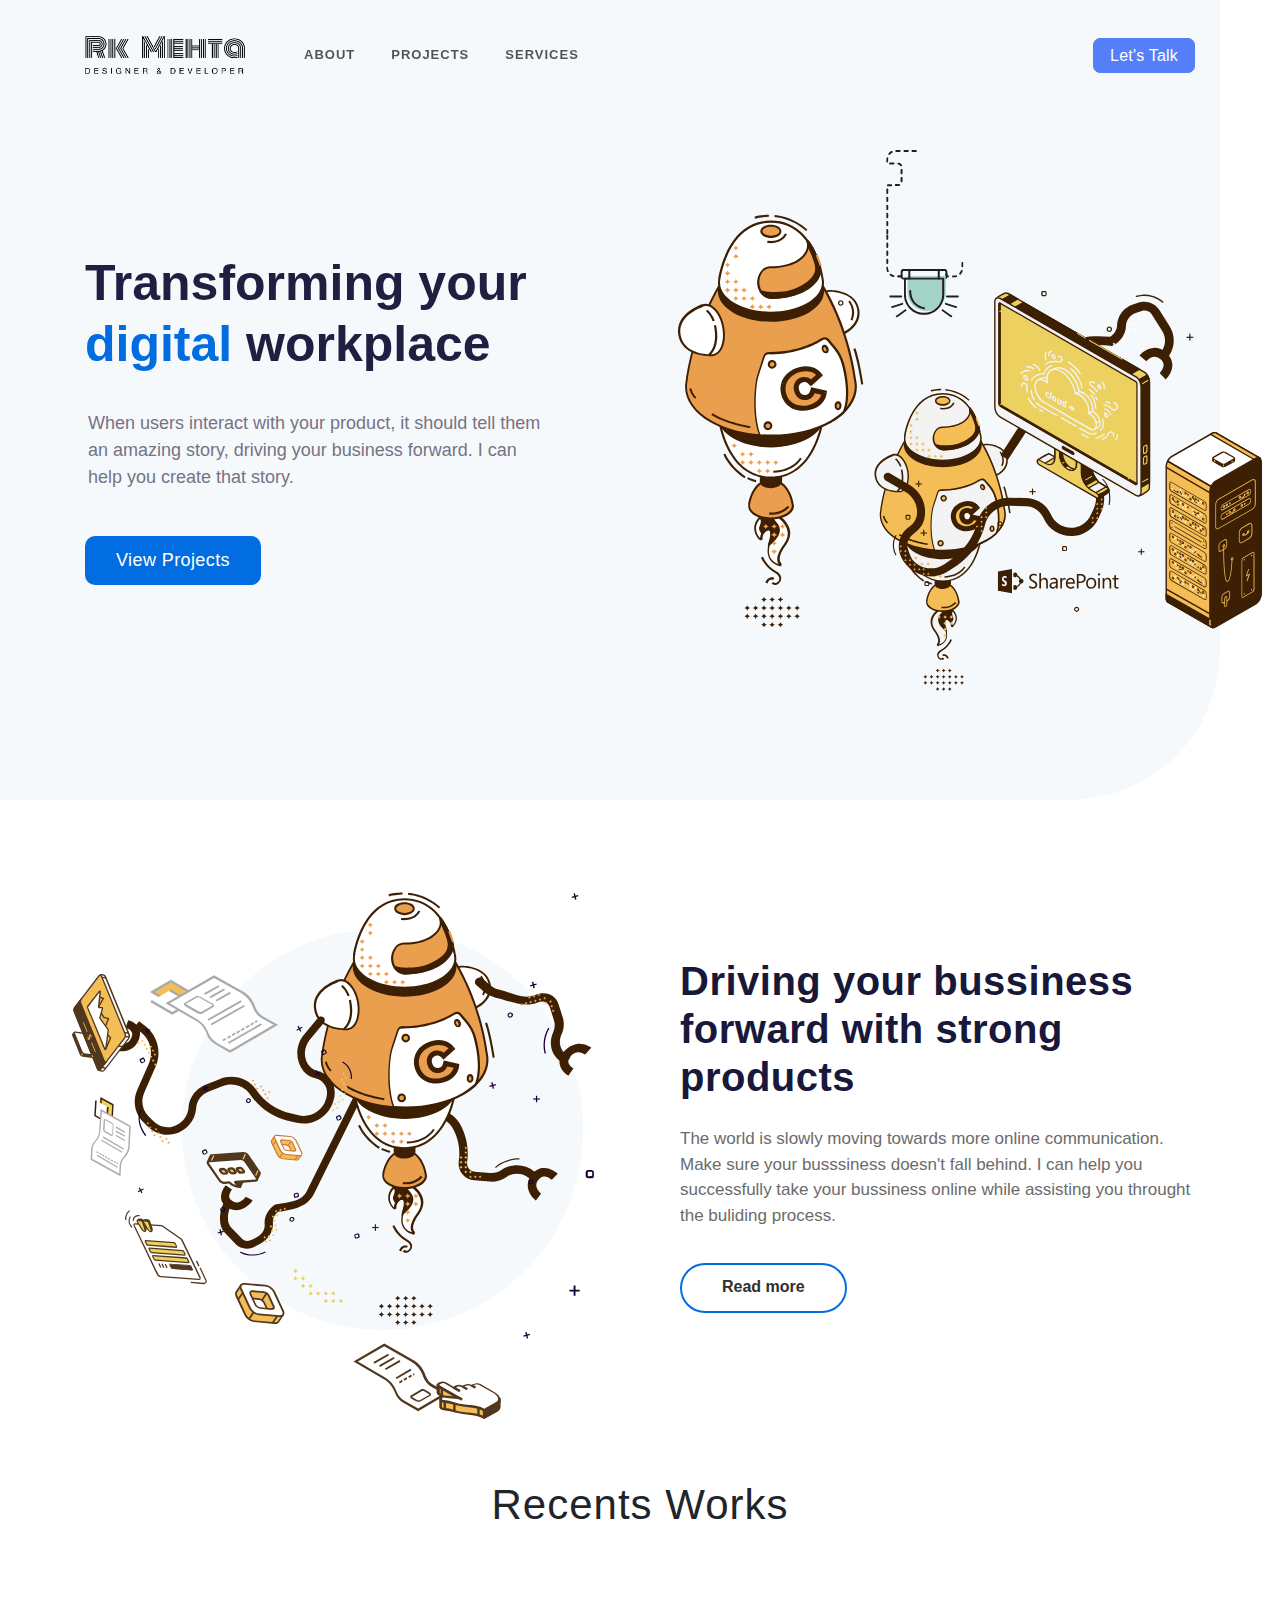
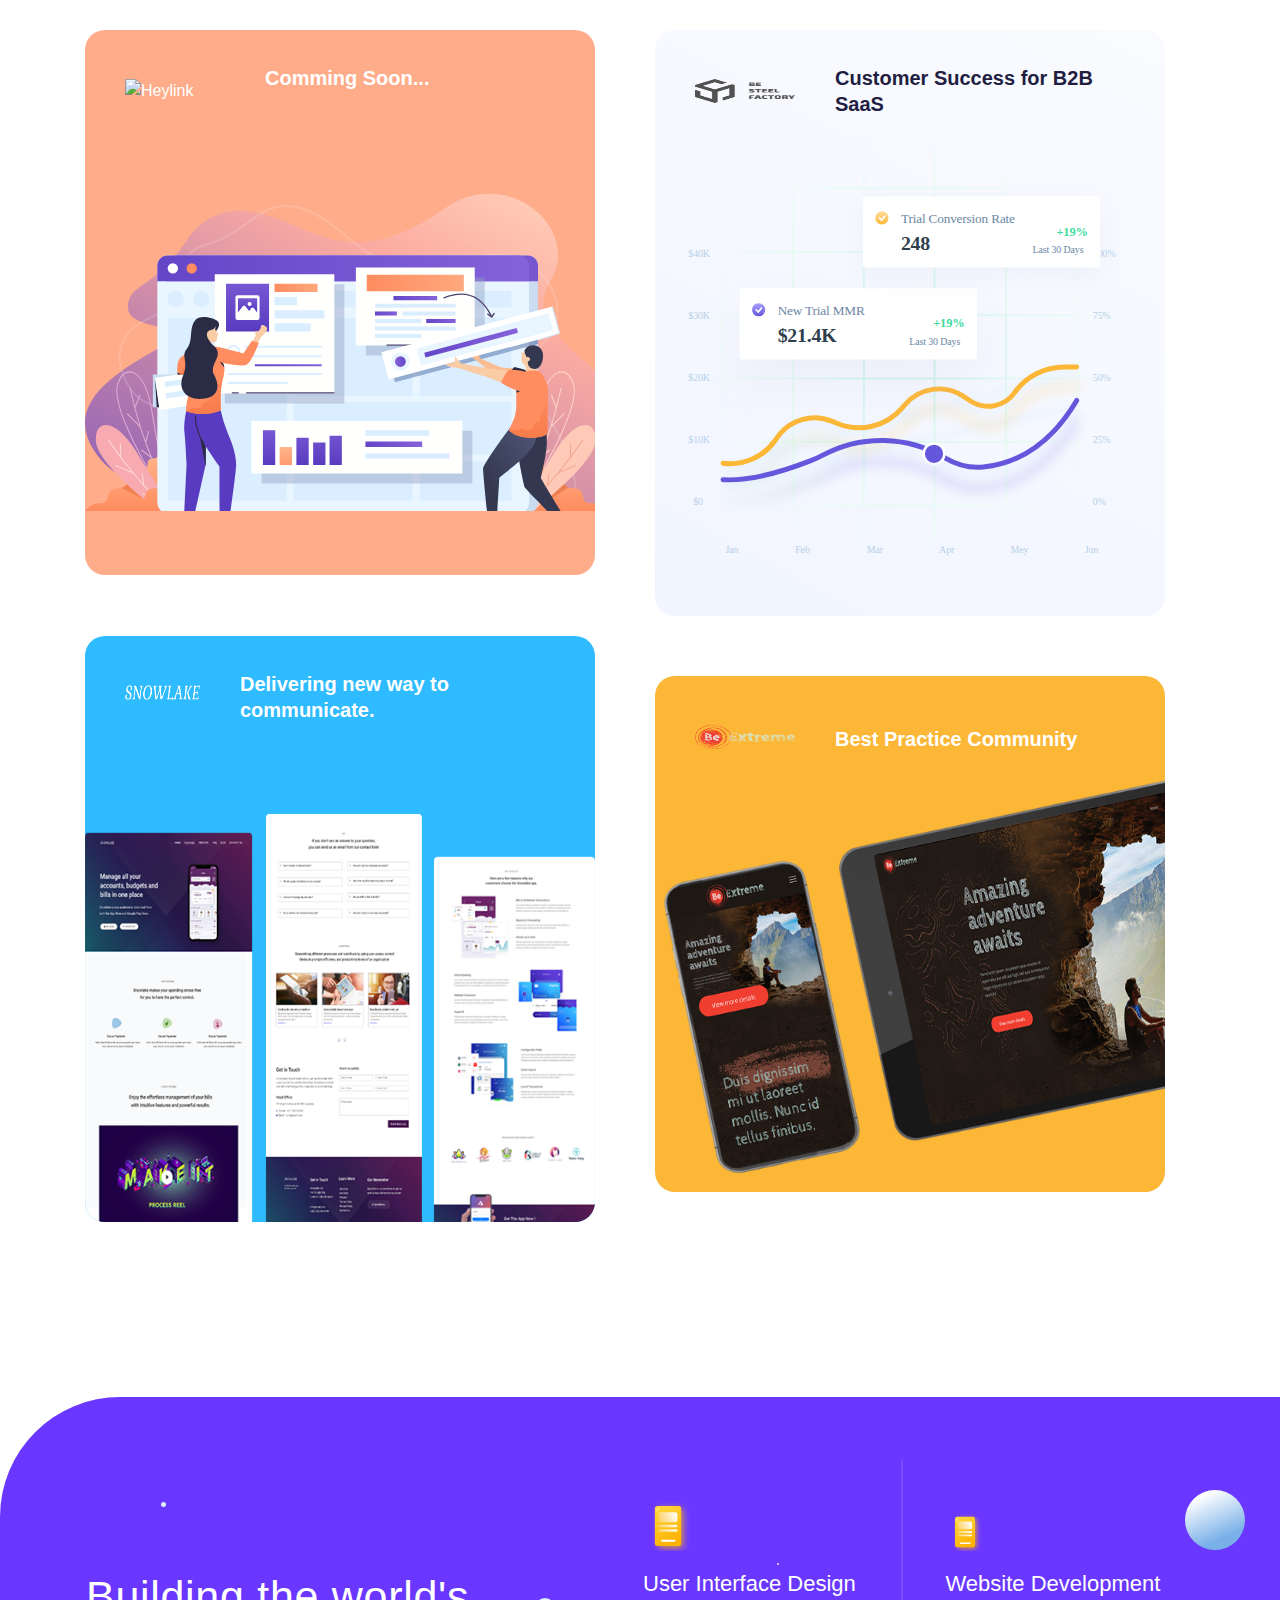
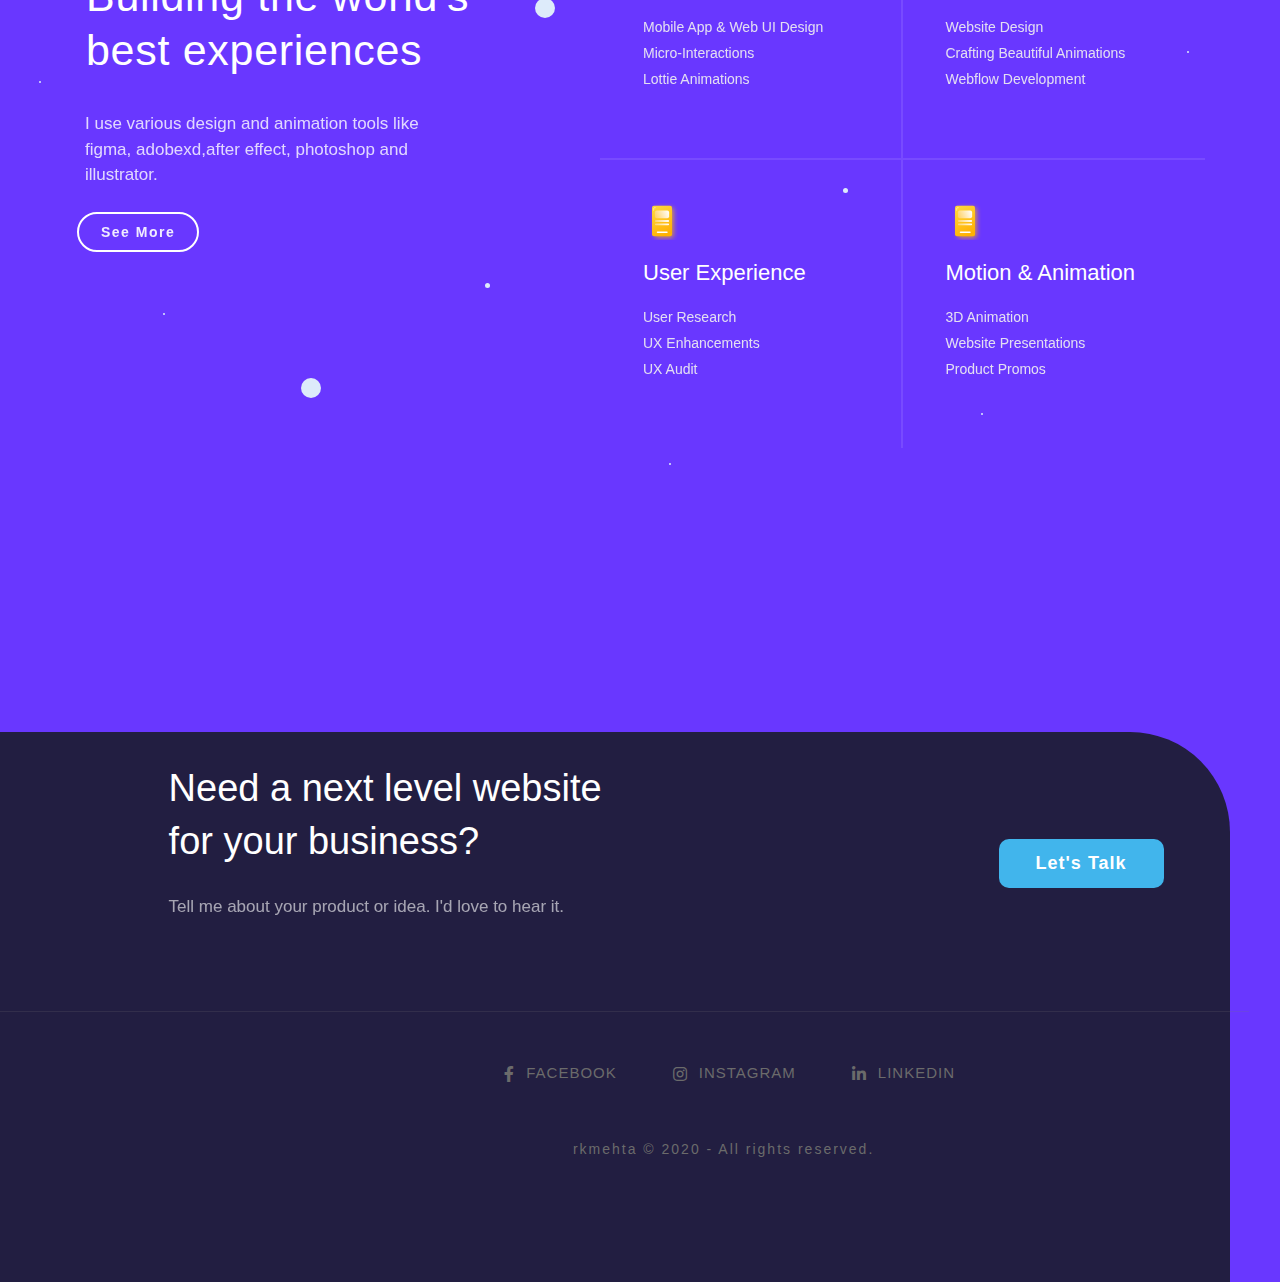
==== index.html @ c62953af "Add files via upload" ====
<!DOCTYPE html>
<html lang="en">
<head>
    <meta charset="UTF-8">
     <meta name="viewport" content="width=device-width, initial-scale=1">
    <title>rkmehta - Personal Portfolio </title>
    
    <link href="https://fonts.googleapis.com/css?family=Poppins:400,500,600,700,800,900&display=swap" rel="stylesheet">
<!--    font-awesome-->
   <link rel="stylesheet" href="css/all.min.css">
    <link rel="stylesheet" href="css/fontawesome.min.css">
<!--    bootstrap css-->
    <link rel="stylesheet" href="css/bootstrap.min.css">
    
 <!--    Custom css-->   
    <link rel="stylesheet" href="css/custom.css">

</head>
<body id="home">
  <header class="header-home">
     <nav class="navbar navbar-expand-lg navbar-light ">
      <div class="container">
        <a class="navbar-brand custom-logo" href="index.html">
          <img src="images/logo4.png">
        </a>
        <button class="navbar-toggler" type="button" data-toggle="collapse" data-target="#navbarSupportedContent" aria-controls="navbarSupportedContent" aria-expanded="false" aria-label="Toggle navigation">
          <span class="navbar-toggler-icon"></span>
        </button>
       <div class="collapse navbar-collapse" id="navbarSupportedContent">
          <ul class="navbar-nav mr-auto mb-2 mb-lg-0 nav-left">
            <li class="nav-item">
              <a class="nav-link " aria-current="page" href="about.html">About</a>
            </li>
            <li class="nav-item">
              <a class="nav-link " aria-current="page" href="projects.html">Projects</a>
            </li>
            <li class="nav-item">
              <a class="nav-link " aria-current="page" href="services.html">Services</a>
            </li>
            
          </ul>

          <ul class="navbar-nav ml-auto mb-2 mb-lg-0 nav-right">
            <li class="nav-item">
              <a class="nav-link btn" aria-current="page" href="contact.html" >Let's Talk</a>
            </li>
          </ul>
        </div>
      </div>
    </nav>

   


    <div class="container">
      <div class="row header-hr">
        <div class="col-lg-7 col-md-12  col-sm-12">
          <div class="header-content">
            <h1>Transforming your <br><span>digital</span> workplace</h1>
            <p>When users interact with your product, it should tell them an amazing story, driving your business forward. I can help you create that story.</p>
            <div class="call-to-action">
               <a class="btn custom-btn-header"  href="projects.html" >view projects</a>
            </div>
          </div>
        </div>
        <div class="col-lg-5 col-md-12 col-sm-12">
          <div class="header-ill">
            <img src="images/1-1-3.svg">
          </div>
        </div>
      </div>
    </div>
  </header>  



<!-- home-about -->
<section class="home-about">
  <div class="container">
    <div class="row">
      <div class="col-lg-6 col-md-12">
        <div class="about-img">
          <!-- <div class="custom-shape"></div> -->
          <img src="images/2-2-6.svg">
        </div>
      </div>
      <div class="col-lg-6 col-md-12">
        <div class="about-content">
          <h1>Driving your bussiness forward with strong products</h1>
          <p>The world is slowly moving towards more online communication. Make sure your busssiness doesn't fall behind. I can help you successfully take your bussiness online while assisting you throught the buliding process.</p>
          <div class="call-to-action">
             <a class="btn"  href="about.html" >Read more</a>
          </div>
        </div>
      </div>
    </div>
  </div>
</section>

<!-- home-about -->


<!-- home-casestudy -->

<section class="home-casestudy">
  <div class="container">
    <div class="row">
      <div class="casestudy-title">
       <h1>Recents works</h1>
      </div>
    </div>
    <div class="row">
      <div class="col-md-6">
       <a href="#" class="projects" target="_blank">
        <div class="casestudy-outerarea project-item-1" data-tilt >
          <div class="casestudy-innerarea">
             <div class="content d-flex">
               <img alt="Heylink" src="https://sebostudio.com/wp-content/themes/sebotheme-3.0.0/assets/img/project-item/heylink-logo.svg">
               <h4>Comming Soon...</h4>
             </div>
             <div class="ill">
               <img alt="Heylink Ill" src="images/project2.svg">
             </div>
          </div>
        </div>
      </a>
      </div>

       <div class="col-md-6">
        <a href="http://besteel.rf.gd" class="projects" target="_blank">
         <div class="casestudy-outerarea project-item-2" data-tilt >
          <div class="casestudy-innerarea">
             <div class="content d-flex">
               <img alt="vitally" src="images/project2_logo2.png">
               <h4>Customer Success for B2B SaaS</h4>
             </div>
             <div class="ill">
              <img alt="Vitally Ill" src="images/project1.svg">
             </div>
          </div>
         </div>
        </a>
      </div>

       <div class="col-md-6">
        <a href="http://snowlake.rf.gd" class="projects" target="_blank">
         <div class="casestudy-outerarea project-item-3" data-tilt >
          <div class="casestudy-innerarea">
             <div class="content d-flex">
               <img alt="fonedynamics" src="images/project3_logo3.png" style="width: 75px;height: 15px;">
               <h4>Delivering new way to communicate.</h4>
             </div>
             <div class="ill">
               <img alt="Snowlake" src="images/project1.png">
             </div>
          </div>
         </div>
        </a>
      </div>

       <div class="col-md-6">
        <a href="http://beextreme.rf.gd" class="projects" target="_blank">
          <div class="casestudy-outerarea project-item-4" data-tilt >
          <div class="casestudy-innerarea">
             <div class="content d-flex">
               <img alt="randstad" src="images/project1_logo1.png">
               <h4>Best Practice Community</h4>
             </div>
             <div class="ill">
               <img alt="randstad Ill" src="images/project2.png">
             </div>
          </div>
          </div>
        </a>
      </div>

    </div>
  </div>
</section>
<!-- home-casestudy -->


<section class="footer-area">
  <div class="footer-outer-area">
    <div class="container">
      <div class="row">
        <div class=" col-lg-5 col-md-12 col-sm-12">
          <div class="outer-area-content">
            <h1>Building the world's best experiences</h1>
            <p>I use various design and animation tools like figma, adobexd,after effect, photoshop and illustrator.</p>
          </div>
          
          <div class="btn btn-more">
            <a href="services.html">
              see more
              
            </a>
          </div>
          
        </div>
        <div class=" col-lg-7 col-md-12 col-sm-12">
           <div class="row service-outerarea">
            <div class=""></div>
              <div class="col-md-6 col-sm-12">
                <div class="service-box box-1">
                 <div class="icon_wrap">
                    <img src="images/UI-design-Icon.svg" width="50" alt="" class="icon">
                  </div>
                  <h3>User Interface Design</h3>
                  <div class="box-detail">
                    <p>Mobile App & Web UI Design</p>
                    <p>Micro-Interactions</p>
                    <p>Lottie Animations</p>
                  </div>
                </div>
              </div>
               <div class="col-md-6 col-sm-12">
                <div class="service-box box-2">
                  <div class="icon_wrap">
                    <img src="images/UI-design-Icon.svg" width="38" alt="" class="icon">
                   
                  </div>
                  <h3>Website Development</h3>
                  <div class="box-detail">
                    <p>Website Design</p>
                    <p>Crafting Beautiful Animations</p>
                    <p>Webflow Development</p>
                  </div>
                </div>
              </div> 
               <div class="col-md-6 col-sm-12">
                <div class="service-box box-3">
                  <div class="icon_wrap">
                    <img src="images/UI-design-Icon.svg" width="38" alt="" class="icon">
                  </div>
                  <h3>User Experience</h3>
                  <div class="box-detail">
                    <p>User Research</p>
                    <p>UX Enhancements</p>
                    <p>UX Audit</p>
                  </div>
                </div>
              </div> 
               <div class="col-md-6 col-sm-12">
                <div class="service-box box-4">
                  <div class="icon_wrap">
                   <img src="images/UI-design-Icon.svg" width="38" alt="" class="icon">
                  </div>
                  <h3>Motion & Animation</h3>
                  <div class="box-detail">
                    <p>3D Animation</p>
                    <p>Website Presentations</p>
                    <p>Product Promos</p>
                  </div>
                </div>
              </div>        
           </div>
      </div>
    </div>
    
    <div class="moving_particle">
      <div></div>
      <div></div>
      <div></div>
      <div></div>
      <div></div>
      <div></div>
      <div></div>
      <div></div>
      <div></div>
      <div></div>
      <div></div>
      <div></div>
      <div></div>
      <div></div>

    </div>

  </div>


  <div class= footer-content>
    <div class="container">
      <div class="row">
        <div class="col-md-8">
          <div class="detail-text">
            <h1>Need a next level website for your business?</h1>
            <p>Tell me about your product or idea. I'd love to hear it.</p>
          </div>
        </div>
        <div class="col-md-4">
          <div class="btn-footer">
            <a href="contact.html" class="btn custom-btn-footer">Let's Talk</a>
          </div>
        </div>
      </div>
      <hr>
      
      <div class="social-media justify-content-center">
        
          <a href="#" class="social-media-items d-flex">
            <i class="fab fa-facebook-f"></i>
            <p>facebook</p>
          </a>
        
          <a href="#" class="social-media-items d-flex">
            <i class="fab fa-instagram"></i>
            <p>instagram</p>
          </a>
        
        <a href="#" class="social-media-items d-flex">
            <i class="fab fa-linkedin-in"></i>
            <p>linkedin</p>
        </a>
      </div>
      <div class="footer-copyright d-flex justify-content-center">
        <p>rkmehta © 2020 - All rights reserved.</p>
      </div>
    </div>
  </div>
  


</div>
</section>













<!--    jquery-->
    <script src="js/jquery-3.4.1.min.js"></script>    

<!--    bootstrap-->
    <script src="js/bootstrap.min.js"></script>

<!--    popper-->
    <script src="js/popper.min.js"></script>


 <!-- tilt -->
 <script type="text/javascript" src="js/tilt.js"></script>
  <!--    custom js-->
 <script src="js/custom.js"></script>

</body>
</html>
---- css/custom.css ----
*{
	-webkit-box-sizing: border-box;
    -moz-box-sizing: border-box;
    box-sizing: border-box;
    margin:0;
    padding: 0;
}

.space-bar{
  height: 100vh;
}


  /*common style*/

.footer-area-group{
    position: relative;
    background: #221E41;
    height: 560px;
    width: 100%;
    border-top-right-radius: 100px;
    right: 50px;
    bottom: 0;

}
.footer-content-group{
    position: relative;
    top: 16%;
    left: 3%;
}
#contact .footer-content-group{
  position: relative;
    top: 32%;
    left: 0%;
}

.footer-content{
  position: absolute;
  top: 65%;
  left: 12%;

}
.detail-text h1{
    color: #fff;
    padding-right: 254px;
    line-height: 53px;
    margin-bottom: 26px;
}
.detail-text p{
  color: #fff;
    opacity: 0.6;
    font-size: 17px;
}

.btn-footer{
    margin-left: 20%;
    margin-top: 22%;
}

.btn-footer a{
  width: 165px;
    text-align: center;
    background-color: #41b5ec;
    border-radius: 10px;
    padding: 10px 1px;
    color: #fff;
    font-size: 18px;
    font-weight: 600;
    letter-spacing: 1px;
}
.btn-footer a:hover{
  color: #fff;
  outline: none;
  background-color: #2898cd;
}
hr{
  background-color: rgba(255,255,255,0.1);
    position: relative;
    left: -200px;
    width: 80rem;
    margin-top: 75px;
}

.social-media{
  margin: 50px 0 24px 0;
  display: flex;
}

.social-media-items{
   margin: 0 22px;
}
.social-media-items:hover{
  text-decoration: none;
}
.social-media-items i{
     color: #6B6B6B;
    margin: 4px 12px 0 12px;
    font-size: 16px;

}
.social-media-items p{
  color:#6B6B6B;
    font-size: 15px;
    font-weight: 500;
    letter-spacing: 1px;
    text-transform: uppercase;
}

.footer-copyright p{
  color: #6b6b6b;
  letter-spacing: 2px;
  font-size: 14px;
   margin-top: 15px;
}


  /*common style*/

/************************************************/
                /*Home*/
/*************************************************/

.header-home{
	position: relative;
}
#home .header-home::before{
	  content:'';
	  position: absolute;
    background: #f6f9fc;
    height: 820px;
    width: 100%;
    border-bottom-right-radius: 150px;
    right: 60px;
}
.navbar{
    padding: 35px;
    background: #f6f9fc;
    height: 110px;
}
#home .navbar{
  background:transparent;
}
.custom-logo img {
    width: 160px;
}
.navbar-light .navbar-nav .nav-link{
  color:#0c0c0c;
}
.nav-left .nav-link:hover{
  color:#206ec1!important;
}
.nav-left{
	margin-left: 25px;
}
.nav-left li{
	text-transform: uppercase;
    font-size: 13px;
    line-height: 20px;
    font-weight: bold;
    padding: 7px 10px;
    opacity: 0.7;
    letter-spacing: 1px
}
.nav-left li a:hover{
  color:#221e41!important;
}
  .nav-right li .btn{
   background: #547FF9;
    border-color: #547FF9;
    color: #fff!important;
    border-radius: 7px;
    font-weight: 500;
    padding: 7px 16px!important;
    text-transform: initial;
    letter-spacing: 0.2px;
    line-height: 19px;

   }
    .nav-right li .btn:hover{
      color:#fff!important;
    }
   .header-home .header-hr{
        margin-top: 6%;
   }
   .header-home .header-content{
   	position: relative;
    z-index: 4;
    padding-top: 10%;
   }
   .header-home .header-content h1{
    line-height: 1.22;
    margin-bottom: 35px;
    color: #221e41;
    font-weight: 700;
    font-size: 50px;
   } 
    .header-home .header-content h1 span{
      color: #026de0;
    }
   .header-home .header-content p{
   	font-size: 18px;
    color: #757384;
    margin-bottom: 45px;
    padding-right: 26%;
   } 
   .header-home .header-ill{
   	position: relative;
   }
   .header-home .header-ill img{
   	width: 584px;
    margin-left: -72px;
    margin-top: -6%;
   }
   .custom-btn-header{
   	position: relative;
    background:#026de0;
    color: #fff;
    text-transform: capitalize;
    font-size: 18px;
    letter-spacing: 0.4px;
    border-radius: 10px;
    width: 176px;
    padding: 10px 7px;
   }
   .custom-btn-header:hover{
   	outline: none;
   	color: #fff;
   }



   /*home-about*/
   .home-about{
    margin-top: 18%;
    margin-bottom: 8%;
   }
   
   .about-img img{
    position: absolute;
    top: -29px;
    left: 0px;
    transition: all .4s cubic-bezier(.25,.46,.45,.94);
   }
   .about-img img:hover{
    transform: scale(1.04);
    
   }
   .about-content{
    margin-top: 36px;
    margin-left: 25px;
   }
   .about-content h1{
    margin-bottom: 25px;
    color: #18183a;
    font-size: 40px;
    line-height: 1.2;
    font-weight: 600;
    letter-spacing: 0.5px;
   }
   .about-content p{
     color: #6B6B6B;
    font-size: 17px;
    margin-bottom: 35px;
   }
   
   .about-content .call-to-action a{
    border: 2px solid #026de0;
    padding: 13px 40px;
    height: 50px;
    font-weight: 600;
    color: #2f2f2b;
    background-color: transparent;
    transition: background-color .35s,color .35s;
    text-decoration: none;
    border-radius: 30px;
    white-space: nowrap;
    line-height: 17px;
   }
   .about-content .call-to-action a:hover{
    background-color: #026de0;
    color: #fff;
   }




 /*   home-casestudy*/
 .home-casestudy{
  margin-bottom: 15%;
  margin-top: 200px;
 }
  .home-casestudy .casestudy-title {
    width: 100%;
    text-align: center;
  }
 .home-casestudy .casestudy-title h1{
   text-transform: capitalize;
    letter-spacing: 1px;
    font-size: 42px;
    margin-bottom: 100px;
 }
 .projects{

 }
 .project-item{
   background: #ffac8a;
  color: #fff!important;
  padding: 40px 24px 8px 40px;
  border-radius: 20px;
  margin-bottom: 60px;
}
.project-item-ill .ill img{
  width: 468px;
} 


.home-casestudy .casestudy-outerarea{
    max-width: 510px;
  height: 586px;
  border-radius: 20px;
  background-color: #2ebbff;
  cursor: pointer;
  overflow: hidden;
  margin-bottom: 60px;
  color:#fff;
  transform-style: preserve-3d;
}
.home-casestudy .project-item-1{
  background-color: #ffac8a;
  height: 545px;
}
.home-casestudy .project-item-2{
  background-image: linear-gradient(208deg, #fafbff, #f1f5ff);
  color: #221e41;
  height: 586px;
}
.home-casestudy .project-item-3{
  margin-top:-40px;
}
.home-casestudy .project-item-4{
  background-color: #fcb737;
  height: 516px;
}

.casestudy-outerarea .casestudy-innerarea .content{
   padding: 40px 40px 0;
}
.casestudy-outerarea .casestudy-innerarea .content  img{
      width: 100px;
    height: 24px;
    padding-top: 0px;
    margin-top: 9px;
}
.casestudy-outerarea .casestudy-innerarea h4{
  font-size: 20px;
    line-height: 1.3;
    margin: -5px 0 0 40px;
    max-width: 265px;
    font-weight: bold;
    
}
.project-item-4 .casestudy-innerarea h4{
  margin: 10px 0 0 40px;
}
.casestudy-outerarea .casestudy-innerarea .ill{
  margin-top: 90px;
  transition: all .4s cubic-bezier(.25,.46,.45,.94);
}

.casestudy-outerarea:hover  .ill{
  will-change: transform;
  transition: .15s;
  transform: translateZ(100px) scale(1.07);
}
.casestudy-outerarea:hover .content h4{
  text-decoration: none;
}
.home-casestudy a{
  text-decoration: none;
}
.home-casestudy a:hover{
  text-decoration: none;
}
.casestudy-outerarea .casestudy-innerarea .ill img{
  width: 510px;
}
.project-item-2 .casestudy-innerarea .ill img{
  width: 440px;
    margin-left: 30px;
}
.project-item-4 .casestudy-innerarea .ill img{
  width: 505px;
    margin-left: 6px;
}
.home-casestudy .project-item-2 .casestudy-innerarea .ill{
  margin-top: 10px;
}
.home-casestudy .project-item-4 .casestudy-innerarea .ill{
  margin-top: 26px;
}
.home-casestudy .call-to-action{
    margin-left: 42%;
    margin-top: 25px;
    margin-bottom: 4%;
}
.home-casestudy .call-to-action .btn:hover{
  background-color: #026de0;
  color:#fff;
}

.home-casestudy .call-to-action .btn{
  border: 2px solid #026de0;
  padding: 13px 40px;
  height: 50px;
  font-weight: 600;
  color: #2f2f2b;
  background-color: transparent;
  /* transition: background-color .35s,color .35s; */
  text-decoration: none;
  border-radius: 30px;
  white-space: nowrap;
  line-height: 17px;
  font-size: 16px;
  letter-spacing: 1px;
  text-transform: capitalize;
}


/*footer-area*/
.footer-area{
  position: relative;
  height: 165vh;
  background-color: #6937ff;
  /*opacity: 0.8;*/
  border-top-left-radius: 120px;
    padding-top: 120px;te
    padding-bottom: 180px;
}
.footer-area::before{
  content: '';
    position: absolute;
    background: #221E41;
    height: 550px;
    width: 100%;
    border-top-right-radius: 100px;
    right: 50px;
    bottom: 0;
}
.outer-area-content{
  margin-top: 52px;
}
.outer-area-content h1{
  color: #fff;
    line-height: 54px;
    letter-spacing: 0.7px;
    font-size: 43px;
    margin-bottom: 34px;
}
.outer-area-content p{
    color: #fff;
    opacity: 0.8;
    font-size: 17px;
    padding-right: 90px;
}

.btn-more{
  margin-left: -13px;
  margin-top: 8px;
  border: 2px solid white;
  border-radius: 50px;
}

.btn-more a{
    text-transform: capitalize;
    font-size: 14px;
    text-decoration: none;
    color: #fff;
    opacity: 0.9;
    letter-spacing: 1.5px;
    font-weight: 600;
    transition:all 0.4s;
}

.service-outerarea{
  position: relative;
      top: -58px;
    left: 40px;
}
.service-box{
    border: 2px solid #784BFF;
    border-top: none;
    border-left: none;
    padding: 42px 20px 58px 43px;
    transition: all 0.5s;
}
.service-box:hover{
  background-color: #784BFF;
}
.box-2{
  border-right: none;
  position: relative;
  left: -30px;
  top: 12px;
}
.box-3{
  border-bottom: none;
}
.box-4{
  border: none;
  position: relative;
  left: -30px;

}
.service-box .icon_wrap{
  margin-bottom: 20px;
}
.service-box h3{
  font-size: 22px;
  color: #fff;
  margin-bottom: 25px;
}

.service-box .box-detail p{
  font-size: 14px;
    line-height: 10px;
    font-weight: 500;
    color: #f1f1f1;
    opacity: 0.9;
}
.moving_particle{
  width:200px;
  height:400px;
  color:red;
}
.moving_particle div:nth-child(1){
    position: relative;
    border-radius: 50%;
    width: 60px;
    height:60px;
    background: linear-gradient(156.8deg,#fff 15%,#79b0e8 75.42%);
    top: -154%;
    right: -550%;
}

.moving_particle div:nth-child(2){
    position: relative;
    border-radius: 50%;
    width: 20px;
    height: 20px;
    background: #ddebfa;
    top: -35%;
    left: 108%;
}
.moving_particle div:nth-child(3){
    position: relative;
    border-radius: 50%;
    width: 20px;
    height:20px;
    background: #ddebfa;
    top: -147%;
    left: 225%;
}
.moving_particle div:nth-child(4){
    position: relative;
    border-radius: 50%;
    width: 5px;
    height:5px;
    background: #ddebfa;
    top: -176%;
    left: 38%;
  }
.moving_particle div:nth-child(5){
    position: relative;
    border-radius: 50%;
    width: 5px;
    height:5px;
    background: #ddebfa;
    top: -82%;
    left: 200%;
  }
.moving_particle div:nth-child(6){
    position: relative;
    border-radius: 50%;
    width: 5px;
    height:5px;
    background: #ddebfa;
    top: -107%;
    left: 379%;
}
.moving_particle div:nth-child(7){
    position: relative;
    border-radius: 50%;
    width: 2px;
    height:2px;
    background: #ddebfa;
    top: -135%;
    left: -23%;
}
.moving_particle div:nth-child(8){
    position: relative;
    border-radius: 50%;
    width: 2px;
    height:2px;
    background: #ddebfa;
    top: -143%;
    left: 551%;
}

.moving_particle div:nth-child(9){
    position: relative;
    border-radius: 50%;
    width: 2px;
    height:2px;
    background: #ddebfa;
    top: -49%;
    left: 627%;
}
.moving_particle div:nth-child(10){
    position: relative;
    border-radius: 50%;
    width: 2px;
    height:2px;
    background: #ddebfa;
    top: -33%;
    left: 292%;
}
.moving_particle div:nth-child(11){
    position: relative;
    border-radius: 50%;
    width: 2px;
    height:2px;
    background: #ddebfa;
    top: -79%;
    left: 39%;
}
.moving_particle div:nth-child(12){
    position: relative;
    border-radius: 50%;
    width: 2px;
    height:2px;
    background: #ddebfa;
    top: -167%;
    left: 346%;

}
.moving_particle div:nth-child(13){
    position: relative;
    border-radius: 50%;
    width: 2px;
    height:2px;
    background: #ddebfa;
    top: -55%;
    left: 448%;

}
.moving_particle div:nth-child(14){
    position: relative;
    border-radius: 50%;
    width: 2px;
    height:2px;
    background: #ddebfa;
    top: -46%;
    left: -52%;

}
.footer-content{
  position: absolute;
  top: 65%;
  left: 12%;

}
.detail-text h1{
    color: #fff;
    padding-right: 254px;
    line-height: 53px;
    margin-bottom: 26px;
}
.detail-text p{
  color: #fff;
    opacity: 0.6;
    font-size: 17px;
}

.btn-footer{
    margin-left: 20%;
    margin-top: 22%;
}

.btn-footer a{
  width: 165px;
    text-align: center;
    background-color: #41b5ec;
    border-radius: 10px;
    padding: 10px 1px;
    color: #fff;
    font-size: 18px;
    font-weight: 600;
    letter-spacing: 1px;
}
.btn-footer a:hover{
  color: #fff;
  outline: none;
  background-color: #2898cd;
}
hr{
  background-color: rgba(255,255,255,0.1);
    position: relative;
    left: -200px;
    width: 80rem;
    margin-top: 75px;
}

.social-media{
  margin: 50px 0 24px 0;
  display: flex;
}

.social-media-items{
   margin: 0 22px;
}
.social-media-items:hover{
  text-decoration: none;
}
.social-media-items i{
     color: #6B6B6B;
    margin: 4px 12px 0 12px;
    font-size: 16px;

}
.social-media-items p{
  color:#6B6B6B;
    font-size: 15px;
    font-weight: 500;
    letter-spacing: 1px;
    text-transform: uppercase;
}

.footer-copyright p{
  color: #6b6b6b;
  letter-spacing: 2px;
  font-size: 14px;
   margin-top: 15px;
}
/*footer-area*/



/***********************about-page****************/
/*************************************************/


#about{
      background-image: linear-gradient(180deg,#fff,#f9fafb);
}
#about .header-home{
    background: #f6f9fc;
    overflow: hidden;
    height:130vh;
}
#about .navbar{
  background-color: transparent;
}
#about .header-home .header-content{
    width:100%;
    text-align: center;
    margin-top: -35px;
   }
#about .header-home .header-content h4{
    color: #562af0;
    font-size: 15px;
    font-weight: 600;
    text-align: left;
    letter-spacing: 3.5px;
    margin-left: 5px;
    text-transform: uppercase;
    width:100%;
    text-align: center;
    margin-bottom: 20px;
}
#about .header-home .header-content h1{
    font-size: 32px;
    padding: 0 26%;
    line-height: 43px;
    text-align: center;
   } 
#about .header-home .header-content .img-ill{
  margin-bottom: 20px;
}
#about .header-home .header-content p{
    line-height: 30px;
    margin-bottom: 30px;
    color: #000;
    padding: 0px 134px;
    font-size: 21px;
    text-align: center;
}
#about .header-home .header-content .about-ill{
    position: relative;
    top: -31em;
    left: 36em;
    z-index: -1;
    opacity: 0.3;

} 
.about-wave-img{
    position: relative;
    top: -31em;
    width: 100%;
    transform: translateY(-100%);
    z-index: 1;
}
.about-wave-img img{
    width: 100%;
    margin: 0 0 -4px;
}



.design-box{
    padding: 50px;
    border: 1.5px solid transparent;
    border-radius: 20px;
    background-color: #fff;
    margin-bottom: 30px;
    box-shadow: 3px 3px 12px 0 rgb(56 26 158 / 8%);
    -webkit-transition: 250ms;
    transition: 250ms;
    text-decoration: none;
}
.design-box:hover{
  border:1.5px solid #ece6ff;
  transform:scale(1.02);
}
.icon-ill{

}
.icon-ill img{
  width: 50px;
  height: 50px;
  margin-bottom: 36px;
  padding: 4px;
  border-radius: 12px;
  background-color: #e7c9ff;
}
.aftereffect p{
  padding-right: 23px!important;
}
.illustrator p{
  padding-right: 23px!important;
}
.space p{
  padding-right: 0px!important;
}
.descrp h5{
    margin-bottom: 12px
    color: #17171b;
    font-size: 17px;
    font-weight: 700;
    text-transform: capitalize;
}
.descrp p{
    color: #99a1ba;
    font-size: 15px;
    padding-right: 64px;
}

.tool-box{
    padding: 50px 30px;
    border: 1.5px solid transparent;
    border-radius: 20px;
    background-color: #fff;
    margin-bottom: 30px;
    box-shadow: 3px 3px 12px 0 rgb(56 26 158 / 8%);
    -webkit-transition: 250ms;
    transition: 250ms;
    text-decoration: none;
}
.tool-box:hover{
  border:1.5px solid #ece6ff;
  transform:scale(1.02);
}
.tool-box .descrp p{
    color: #99a1ba;
    font-size: 15px;
    padding-right: 10px;
}

/*****************************/
 .designing-tools{
   padding-bottom: 8% ;
   padding-top: 5%;
 }
   
 .designing-tools .design_title h1{
   font-size: 28px;
    letter-spacing: 0.4px;
    margin-bottom: 55px;
    margin-left: 10px;
 }
 
 .designing-tools .tools-items img{
   width: 275px;
   position: relative;
    left: -40px;
    margin-bottom: 20px;
   transition: all .4s cubic-bezier(.25,.46,.45,.94);
 }
 .designing-tools .tools-items img:hover{
   transform: translateZ(100px) scale(1.2);
 }
 .designing-tools .item1 img{
   margin-left: -12px;
 }
 .designing-tools .item4 img{
     width: 268px;
    margin-left: 5px;
 }
 .designing-tools .item5 img{
    margin-left: 42px;
    margin-top: 25px;
 }


 
 .languages-tools{
   padding-bottom: 10% ;
 }
   
 .languages-tools .design_title h1{
   font-size: 28px;
    letter-spacing: 0.4px;
    margin-bottom: 90px;
    margin-left: 10px;
 }
 
 .languages-tools .tools-items img{
   width: 110px;
    margin-bottom: 20px;
   transition: all .4s cubic-bezier(.25,.46,.45,.94);
 }
 .languages-tools .tools-items img:hover{
   transform: translateZ(100px) scale(1.2);
 }
 .languages-tools .item1 img{
   margin-left: -12px;
 }
 .languages-tools .item2 img{
    margin-top: 20px;
 }
  .languages-tools .item3 img{
    width: 140px;
    margin-top: 20px;
 }
 .languages-tools .item4 img{
    width: 136px;
    margin-left: -26px;
}
 
 .languages-tools .item5 img{
    margin-top: 10px;
    width: 117px;
    margin-left: -5px;
 }
  .languages-tools .item6 img{
     width: 135px;
    margin-top: 45px;
 }
  .languages-tools .item7 img{
    margin-left: -11px;
    width: 110px;
    margin-top: 36px;
 }
  .languages-tools .item8 img{
    width: 90px;
    margin-left: 10px;
    margin-top: 46px;
 }



/*************************************************/
                /*Projects*/
/*************************************************/

#projects .home-casestudy {
    margin-bottom: 8%;
    margin-top: 110px;
}
#projects .home-casestudy .casestudy-title {
    margin-bottom: 100px;
}
#projects .home-casestudy .casestudy-title h1 {
    margin-bottom: 25px;
    font-weight: 700;
}
#projects .home-casestudy .casestudy-title p {
    font-size: 18px;
    letter-spacing: 2px;
    color: #6B6B6B;
}

.design{
  padding: 90px 0;
}
.design .title{
  width: 100%;
  text-align: center;
}
.design .title h1{
  text-transform: capitalize;
  letter-spacing: 1px;
  font-size: 40px;
}
.design .title p{
    font-size: 17px;
    letter-spacing: 2px;
    color: #6B6B6B;
}
  
.our-project{
    margin-bottom: 35px;
}
.our-project .banner{
 position: relative;
 overflow: hidden;
}

.our-project .banner img{
  display: block;
  width:100%;
  height:auto;
  transition: all 0.7s ease;
}
.overlay{
  position: absolute;
  top:0;
  bottom: 0;
  left: 0;
  right:0;
  height: 100%;
  width:100%;
  opacity: 0;
  cursor: pointer;
  transition: all .3s linear;
  background: rgba(15,20,30,.8);
}

.our-project .banner:hover .overlay{
  opacity: 1;
}
.our-project .banner:hover .text h5{
  transform:translateY(-15px);
  transform-origin: bottom;
}
.our-project .banner:hover .text h3{
  transform:translateY(-15px);
  transform-origin: bottom;
}
.our-project .banner:hover .text .more-with-icon{
  transform:translateY(-15px);
  transform-origin: bottom;
}
.our-project .banner:hover img {
  transform: scale(1.03);
}
.our-project .banner .text{
    position: absolute;
    display: block;
    width: 100%;
    top: 20px;
    left: 0;
    z-index: 2;
    padding: 10px 30px;
    margin-top: 20px;
}
.our-project .banner .text h5{
  color: #878a8f;
    font-size: 12px;
    margin-left: 4px;
    letter-spacing: 1px;
    transition: all 0.7s  ease;
}
.our-project .banner .text h3{
   color: #fff;
  font-size: 25px;
  margin-bottom: 12px;
  transition: all 0.7s  ease;
  transition-delay: 0.2s
  opacity:0.5;
}
.our-project .banner .text .more-with-icon{
    color: #b8b9ba;
    font-size: 12px;
    font-weight: 600;
    margin-left: 4px;
    transition: all 0.7s  ease;
    transition-delay: 0.4s
    opacity:0.5;

}
.title h4{
  font-size: 22px;
  margin-bottom: 5px;
}
.title span{
  font-size: 15px;
}


/*************************************************/
                /*services*/
/*************************************************/

.service-list{
  padding: 160px 0 100px 0;
}
.service-title{
  margin-bottom: 84px;
}
.service-title h2{
    font-size: 45px;
    line-height: 6px;
    margin-bottom: 40px;
    font-weight: 700;
    color: #221e41;
}
.service-title p{
   font-size: 19px;
    line-height: 34px;
    letter-spacing: 0.2px;
    color: #6B6B6B;
}
.card{
  width: 100%;
  min-height: 355px;
  border-radius: 20px;
  border: 1px solid #e1dafe;
  margin-bottom: 35px;
  padding: 40px;
}
.card-2{
    margin-top: -76px;
    height: 431px;
    padding-top: 40px;
}
.card-4{
  height: 368px;
}
.card-heading{
  display: flex;
  margin-bottom: 30px;
}
.card-heading img{
  margin-right: 15px;
}
.card-heading span{
      font-size: 24px;
    font-weight: bold;
    letter-spacing: 0.3px;
    color: #57546a;
}
.card p{
  font-size: 18px;
  line-height: 30px;
  letter-spacing: 0.16px;
  color: #757384;
}
.card .projects{
  margin-top: 32px;
}
.card .projects ul{
  list-style: none;
    padding-left: 0;
    margin-left: 0;
    margin-bottom: 0;
    display: flex;
    flex-wrap: wrap;
}
.card .projects ul li{
  margin-right: 10px;
}
.card .projects ul li a{
    font-size: 18px;
    line-height: 36px;
    letter-spacing: 0.16px;
    color: #4271F7;
    font-weight: bold;
    text-decoration: underline;
    padding-bottom: 10px;
}
.card .projects ul li a[href="#"] {
    color: #757384;
    cursor: not-allowed;
    pointer-events: none;
}
.card .projects ul li .color-blue{
  color:#026de0!important;
}


/*workflow*/

.workflow{
  padding: 25px 0 100px 0;
}
.workflow-title{
  margin-bottom: 16%;
  text-align: center;
  width: 100%;
}
.workflow-title h1{
  color: #221e41;
  font-size: 42px;
  font-weight: 700;
  margin-bottom: 30px;
}
.workflow-title p{
    font-size: 20px;
    line-height: 34px;
    letter-spacing: 0.2px;
    padding: 0px 264px;
    color: #8c8c92
}


/*workflow-extra*/

.workflow .card{
  width: 340px;
  border-radius: 20px;
  background-color: #f6f9fc;
  padding: 30px;
  z-index: 2;
  border:none;
  height: 522px;
}
.workflow .card-line::before {
    content: ' ';
    border-bottom: 2px dashed #6937ff;
    position: absolute;
    width: 42px;
    z-index: 2;
    margin-left: -71px;
    margin-top: 132px;
}
.workflow .card-img{
  height: 230px;
    display: flex;
    justify-content: center;
    align-items: center;
    margin-bottom: 30px;
    margin-top: -138px;
    z-index: 4;
    position: relative;
}
.workflow .card:hover .card-img img{
  transform: scale(1.1);
}
.workflow .card-img img{
    transition: transform .35s;
}

.workflow .card h5 {
    font-size: 24px;
    font-weight: bold;
    letter-spacing: 0.6px;
    color: #221e41;
    margin-bottom: 11px;
}
.workflow .card h5 span {
    color: #6937ff;
    letter-spacing: 0.75px;
}
.workflow .card p {
    font-size: 18px;
    line-height: 28px;
    letter-spacing: 0.4px;
    color: #757384;
    padding-right: 20px;
}
.workflow .card .key-process {
    margin-top: 40px;
}
.workflow .card .key-process p {
    font-weight: bold;
}
.workflow .card .key-process ul {
    list-style: none;
    padding-left: 0;
    margin-left: 0;
    display: flex;
    flex-wrap: wrap;
}
.workflow .card .key-process ul li {
    margin-right: 10px;
}
.workflow .card .key-process ul li .label.label-blue {
    color: #00adff;
    border: solid 0.5px rgba(0,173,255,0.3);
    background-color: rgba(0,173,255,0.05);
}
.workflow .card .key-process ul li .label.label-pink {
    color: #fe94d7;
    border: solid 0.5px rgba(254,148,215,0.3);
    background-color: rgba(254,148,215,0.05);
}
.workflow .card .key-process ul li .label.label-purple {
    color: #a486ff;
    border: solid 0.5px rgba(164,134,255,0.3);
    background-color: rgba(164,134,255,0.05);
}
.workflow .card .key-process ul li .label {
    display: flex !important;
    font-size: 12px;
    letter-spacing: 0.2px;
    line-height: normal;
    border-radius: 4px;
    font-weight: normal;
    padding: 3px 8px 4px !important;
    margin-bottom: 10px;
}

/*************************************************/
                /*Contact*/
/*************************************************/


.contact{
padding:150px 0;
}
.text-detail{
  padding-top: 25px;
}
.text-detail h1{
  font-size: 50px;
  font-weight: 700;
}
.text-detail p{
      margin-top: 30px;
    font-size: 17px;
    font-weight: 600;
    text-transform: capitalize;
}
.text-detail p span{
  font-size: 14px;
    text-transform: lowercase;
    color: #6610f2;
}
.social-media-items-contact{
   margin: 0 22px;
}
.social-media-items-contact:hover{
  text-decoration: none;
}
.social-media-items-contact i{
     color: #6B6B6B;
    margin: 4px 12px 0 12px;
    font-size: 15px;

}
.media-contact{
  margin: 0;
  margin-right: 25px;
  background-color: #e2e2e2;
  padding: 10px;
}
.form-heading p{
  color: #979797;
  margin-bottom: 45px;
  font-size: 17px;
}

input[type=text], select, textarea {
  width: 90%;
  padding: 12px;
  border: 1px solid #ccc;
  border-radius: 4px;
  box-sizing: border-box;
  margin-top: 6px;
  margin-bottom: 16px;
  resize: vertical;
}

input[type=submit] {
  background-color:#547ff9;
  color: white;
  padding: 12px 20px;
  border: none;
  border-radius: 4px;
  cursor: pointer;
  font-weight: 500;
  letter-spacing: 1.1px;
  margin-top: 25px;
}

input[type=submit]:hover {
  background-color:#4e77e6 ;
  outline: none;
}

#contact .footer-area-group{
    height: 287px;
    border-radius: 0;
    position: relative;
    right: 0;
}
#contact .contact-footer-icon i{
  font-size: 16px;
}
#contact .contact-footer-icon p{
  font-size: 17px;
}
#contact .footer-copyright p{
  font-size:14px;
}

/****************Responsive*******************/
/******************MediaQuiery****************/


/* Extra small devices (phones, 600px and down) */
@media screen and (max-width: 600px) {

/*common-style*/

.footer-area-group {
    height: 108vh;
    border-top-right-radius: 90px;
    right: 0px;
}

hr {
    background-color: rgba(255,255,255,0.1);
    position: relative;
    left: -200px;
    width: 32rem;
    margin-top: 75px;
}
.footer-content-group {
    position: relative;
    top: 12%;
    left:0%; 
}
.detail-text h1 {
    padding-right: 30px;
    line-height: 38px;
    text-align: center;
    font-size: 34px;
}

.detail-text p {
    font-size: 16px;
    text-align: center;
    padding-right: 29px;
}

.btn-footer {
    margin-left: 20%;
    margin-top: 10%;
}
.social-media {
    margin: 50px 0 24px 0;
     display: block; 
}

.social-media {
    margin: 49px 0px 24px 0;
    padding-left: 68px;
    display: block;
}




/*common-style*/


/*********************************/
          /*Home*/
/**********************************/



.navbar-collapse {
    -ms-flex-preferred-size: 100%;
    flex-basis: 100%;
    -ms-flex-positive: 1;
    flex-grow: 1;
    -ms-flex-align: center;
    align-items: center;
    background-color: #fff;
    z-index: 99;
    /* text-align: center; */
}
.nav-right li .btn {
  margin: 0 30px 15px;
}


.header-home .header-content h1 {
    font-size: 36px;
    text-align: center;
}
#home .header-home::before {
    content: '';
    right: 0px;
    height: 590px;
}
.header-home .header-content {
    position: relative;
    z-index: 4;
    padding-top: 12%;
}
.header-home .header-ill img {
    width: 318px;
    margin-left: 16px;
    margin-top: -103%;
    z-index: -1;
    opacity: 0.1;
}
.header-home .header-content p {
    font-size: 16px;
    text-align: center;
    padding: 0 20px;
    color: #191919;
    font-weight: 500;
}
.call-to-action{
  text-align: center;
}


.about-content {
    margin-top: 78px;
    margin-left: 5px;
}
.about-content h1 {
    font-size: 35px;
    line-height: 1.1;
}
.about-content p {
    font-size: 16px;
    padding-right: 12px;
    color: #343434;
}
.about-content .call-to-action{
  text-align: start;
}
.about-img img {
    position: absolute;
    top: 548px;
    left: 22px;
    width: 330px;
}

.home-casestudy {
    margin-bottom: 15%;
    margin-top: 430px;
}

.home-casestudy .casestudy-title h1 {
    font-size: 36px;
    margin-bottom: 53px;
}


.moving_particle div:nth-child(1) {
    position: relative;
    top: -401%;
    right: -130%;
    width: 50px;
    height: 50px;
}
.moving_particle div:nth-child(2) {
    position: relative;
    top: -341%;
    left: 2%;
}
.moving_particle div:nth-child(3) {
    position: relative;
    top: -75%;
    left: 162%;
}
.moving_particle div:nth-child(4) {
    position: relative;
    top: -155%;
    left: 15%;
}
.moving_particle div:nth-child(5) {
    position: relative;
    top: -3%;
    left: 10%;
}
.moving_particle div:nth-child(6) {
    position: relative;
    top: -187%;
    left: 91%;
}
.moving_particle div:nth-child(7) {
       position: relative;
    top: -349%;
    left: 163%;
}
.moving_particle div:nth-child(8) {
    position: relative;
    top: -96%;
    left: 123%;
}
.moving_particle div:nth-child(9) {
    position: relative;
    top: -325%;
    left: 81%;
}
.moving_particle div:nth-child(10) {
    position: relative;
    top: -214%;
    left: 147%;
}
.moving_particle div:nth-child(12) {
    position: relative;
    top: -266%;
    left: 116%;
}
.moving_particle div:nth-child(13) {
    position: relative;
    top: -55%;
    left: 110%;
}
.moving_particle div:nth-child(14) {
    position: relative;
    top: -46%;
    left: 10%;
}

.outer-area-content {
    margin-top: 13px;
    text-align: center;
}
.outer-area-content h1 {
    line-height: 40px;
    font-size: 32px;
}
.outer-area-content p {
    font-size: 16px;
    padding: 0 33px;
}
.btn-more {
    margin-left: 103px;
    margin-top: 8px;
}
.btn-more a{
  padding: 10px;
}
.service-outerarea {
    position: relative;
    top: 50px;
    left: 0px;
}
.service-box {
    border: 2px solid #784BFF;
    margin-bottom: 20px;
}
.box-2 {
    position: relative;
    left: 0px;
    top: 0px;
}
.box-4 {
    position: relative;
    left: 0px;
}
#home .service-box .box-detail p {
    font-size: 15px;
}
#home .footer-area {
  height: 375vh;
}
#home .footer-content {
    position: relative;
    top: 77%;
    left: 0%;
    margin-top: 34px;
}
#home .footer-area::before {
    content: '';
    position: absolute;
    height: 701px;
    right: 0px;
    border-top-right-radius: 90px;
}
#home .detail-text h1 {
    font-size: 25px;
    margin-left: -10px;
    padding: 0 23px;
    line-height: 32px;
    margin-bottom: 19px;
    text-align: center;
}
#home .detail-text p {
    font-size: 15px;
    margin-left: 0px;
    padding-right: 9px;
    text-align: center;
}
#home .btn-footer {
       margin-left: 26%;
    margin-top: 4%;
}






/*******************************/
          /*About*/
/********************************/


#about .header-home{
   height: 151vh;
}
.about-wave-img{
    position: relative;
    top: -11em;
}
#about .header-home .header-content {
    padding-top: 35%;
}

#about .header-home .header-content h1 {
    font-size: 30px;
    padding: 0px;
}
#about .header-home .header-content p {
    padding: 0px 0px;
    font-size: 17px;
}



.design-box{
  padding: 22px;
}
.designing-tools .design_title h1 {
    margin-bottom: 72px;
    margin-top: 30px;
    margin-left: 22px;
    font-size: 24px;
}
.descrp h5 {
   font-size: 19px;
   margin-bottom: 20px;
}

.descrp p {
    padding-right: 10px;
    font-size: 16px;
}
.pd p{
  padding-right: 45px;
}


.languages-tools .design_title h1 {
    margin-left: 22px;
    font-size: 24px;
}
.tool-box .descrp p {
    color: #99a1ba;
    font-size: 16px;
    padding-right: 10px;
}
.space p {
    padding-right: 15px!important;
}


.languages-tools .design_title h1 {
    margin-left: 22px;
}
.tool-box .descrp p {
    color: #99a1ba;
    font-size: 16px;
    padding-right: 10px;
}
.space p {
    padding-right: 15px!important;
}


/*******************************/
          /*projects*/
/********************************/

#projects .home-casestudy .casestudy-title {
    margin-bottom: 65px;
}
#projects .home-casestudy {
    margin-bottom: 8%;
    margin-top: 75px;
}
#projects .home-casestudy .casestudy-title h1 {
    margin-bottom: 25px;
    font-weight: 700;
    font-size: 26px;
}
#projects .home-casestudy .casestudy-title p {
    font-size: 16px;
    letter-spacing: 2px;
    color: #6B6B6B;
    padding: 0 21px;
}
.home-casestudy .call-to-action {
    margin-left: 28%;
    margin-top: 25px;
    margin-bottom: 4%;
}
.design .title h1 {
    text-transform: capitalize;
    letter-spacing: 1px;
    font-size: 28px;
    margin-bottom: -24px;
}
.title h4 {
    font-size: 20px;
    margin-bottom: 5px;
}



/*********************************/
          /*contact*/
/**********************************/

.contact {
    padding: 28px 0;
}
.social-media-extra{
  margin-left: -68px;
}

.text-detail h1 {
    font-size: 40px;
    font-weight: 700;
}
#contact .footer-content-group {
    position: relative;
    top: 15%;
    left: 0%;
}
#contact .footer-area-group {
    height: 316px;
    border-radius: 0;
    position: relative;
    right: 0;
}
.social-media {
    padding-left: 68px;
    display: block;
    margin-bottom: 26px;
}

/*********************************/
          /*services*/
/**********************************/

.service-list {
    padding: 91px 0 100px 0;
}
.service-title {
    margin-bottom: 52px;
}
.service-title h2 {
    line-height: 6px;
    margin-bottom: 32px;
    font-weight: 700;
    font-size: 32px;
}
.service-title p {
    font-size: 16px;
    line-height: 23px;
    padding-right: 22px;
    letter-spacing: 0.2px;
    color: #6B6B6B;
}
.card-2 {
    margin-top: 0px;
    height: 579px;
    margin-bottom: 35px;
    padding-top: 40px;
}

.card-4 {
    height: 415px;
}

.workflow {
  padding: 0px 0 80px 0;
}
.workflow-title h1 {
    font-size: 37px;
}
.workflow-title p {
    font-size: 17px;
    line-height: 27px;
    padding: 0px 20px;
}
.workflow-title {
  margin-bottom: 29%;
}
.workflow .card {
  margin-bottom: 112px;
}
.workflow .card-line::before {
    width:0px;
}

}

/* Small devices (portrait tablets and large phones, 600px and up) */
@media screen and (min-width: 600px) {




}

/* Medium devices (landscape tablets, 768px and up) */
@media screen and (min-width: 768px) {

/*common-style*/

.footer-area-group{
    height: 496px;
    position: relative;
    right: 0px;
}
.footer-content-group{
    position: relative;
    top: 15%;
    left: 0%;
}

hr{
  width: 56rem;
}

.detail-text h1 {
    padding-right: 20px;
    font-size: 28px;
    line-height: 38px;
    margin-left: 28px;
    margin-bottom: 19px;
    text-align: left;
}
.detail-text p {
    font-size: 15px;
    margin-left: 30px;
    padding-right: 9px;
    text-align: left;
}

.social-media {
    display: flex;
    margin: 40px 0 22px 0;
}
.social-media-items {
    margin: 8px 33px;
}
.social-media-items i{
    font-size: 17px;
}
.social-media-items p{
    font-size: 16px;
}

.footer-copyright p{
  font-size: 14px;
}

.navbar-collapse {
    background-color: #fff;
    padding: 30px;
    z-index: 10;
    margin-top: 20px;
}



/*common-style*/


/********************************************/
          /*Home*/
/*********************************************/


.header-home .header-content h1 {
    font-size: 46px;
    text-align: center;
}
#home .header-home::before {
    content: '';
    right: 0px;
    height: 717px;
}
.header-home .header-content {
    position: relative;
    z-index: 4;
    padding-top: 12%;
}
.header-home .header-ill img {
    width: 528px;
    margin-left: 75px;
    margin-top: -59%;
    z-index: -1;
    opacity: 0.1;
}
.header-home .header-content p {
    font-size: 22px;
    text-align: center;
    padding: 0 20px;
    color: #191919;
    font-weight: 500;
}
.call-to-action{
  text-align: center;
}


.about-content {
    margin-top: 20px;
    padding-right: 68px;
}
.about-content h1 {
    font-size: 45px;
    text-align: center;
}
.about-img img {
    position: absolute;
    top: 505px;
}
.about-content p {
    font-size: 20px;
    text-align: center;
}


.home-casestudy {
    margin-bottom: 15%;
    margin-top: 103%;
}


.btn-more {
    margin-left: 297px;
    margin-top: 8px;
}
.btn-more a{
  padding: 10px;
}
.moving_particle div:nth-child(1) {
   position: relative;
   top: -230%;
   right: -311%;

}
.moving_particle div:nth-child(2) {
    position: relative;
    top: -14%;
    left: 130%;
}
.moving_particle div:nth-child(3) {
    position: relative;
    top: -155%;
    left: 304%;
}
.moving_particle div:nth-child(4) {
    position: relative;
    top: -212%;
    left: 38%;
}
.moving_particle div:nth-child(6) {
    position: relative;
    top: -156%;
    left: 8%;
}
.moving_particle div:nth-child(7) {
    position: relative;
    top: -145%;
    left: 141%;
}
.moving_particle div:nth-child(8) {
    position: relative;
    top: -96%;
    left: 123%;
}
.moving_particle div:nth-child(9) {
    position: relative;
    top: -41%;
    left: 323%;
}
.moving_particle div:nth-child(10) {
    position: relative;
    top: -214%;
    left: 292%;
}
.moving_particle div:nth-child(12) {
    position: relative;
    top: -255%;
    left: 16%;
}
.moving_particle div:nth-child(13) {
    position: relative;
    top: -55%;
    left: 170%;
}
.moving_particle div:nth-child(14) {
    position: relative;
    top: -46%;
    left: 10%;
}
.service-outerarea {
    position: relative;
    top: 55px;
    left: 21px;
}
.footer-area {
    height: 157vh;
}
.footer-area::before {
    content: '';
    height: 474px;
    right: 30px;
}
.footer-content {
    position: absolute;
    top: 75%;
    left: 0%;
}
.outer-area-content {
    margin-top: 0px;
}
.outer-area-content h1 {
    text-align: center;
}
.outer-area-content p {
    padding: 0 84px;
    text-align: center;
}



/********************************************/
          /*About*/
/*********************************************/

#about .header-home{
   height: 78vh;
}
.about-wave-img{
    position: relative;
    top: -25em;
}
#about .header-home .header-content h4 {
  font-size: 20px;
}

#about .header-home .header-content h1 {
  padding: 0 21%;
}
#about .header-home .header-content p {
    padding: 0px 19px;
}
#about .header-home .header-content .about-ill {
    position: relative;
    top: -24em;
    left: 25em;
}


.design-box{
  padding: 22px;
}
.designing-tools .design_title h1 {
    margin-bottom: 72px;
    margin-top: 30px;
}
.descrp h5 {
   font-size: 19px;
   margin-bottom: 20px;
}

.descrp p {
    padding-right: 0px;
}
.pd p{
  padding-right: 45px;
}

/*********************************/
          /*contact*/
/**********************************/

.text-detail h1 {
    font-size: 44px;
}
.social-media {
    margin: 50px 0 24px 0;
    display: flex;
}
.media-contact {
    margin: 0;
    margin-right: 25px;
    background-color: #e2e2e2;
    padding: 10px;
}
#contact .footer-content-group {
    position: relative;
    top: 30%;
    left: 0%;
}


/*********************************/
          /*sevices*/
/**********************************/

.card .projects {
    margin-top: 15px;
}
.card-2 {
    margin-top: -76px;
    height: 558px;
    padding-top: 40px;
}
.card-4 {
    height: 415px;
}

.workflow-title p {
    padding: 0px 75px;
}
.workflow .card {
    margin-bottom: 117px;
}
.workflow .card-line::before {
  width: 0;
}


}

/* Large devices (laptops/desktops, 992px and up) */
@media screen and (min-width: 992px) {
 
/*common-style*/

.detail-text h1 {
    padding-right: 20px;
    font-size: 38px;
    line-height: 53px;
    margin-left: 28px;
    margin-bottom: 19px;
    text-align: left;
}
.detail-text p {
    font-size: 18px;
    margin-left: 30px;
    padding-right: 9px;
    text-align: left;
}
.navbar-collapse {
    background-color:transparent;
    padding: 30px;
    z-index: 10;
    margin-top: 20px;
}


/*common-style*/






.header-home .header-content h1{
    text-align: left;
    font-size: 50px;
   } 
    .header-home .header-content h1 span{
      color: #026de0;
    }
   .header-home .header-content p {
    font-size: 18px;
    color: #757384;
    padding-right: 26%;
    padding-left: 3px;
    text-align: left;
}
   
   .header-home .header-ill img{
    width: 460px;
    margin-left: -72px;
    margin-top: 0%;
    opacity: 1;
   }

  .call-to-action{
    text-align: left;
  }


  .about-content {
    margin-top: 84px;
    padding-right: 0px;
}
.about-img img {
    position: absolute;
    top: 43px;
}
.about-content p {
    font-size: 18px;
    text-align: left;
}
.about-content h1 {
    text-align: left;
}
.home-casestudy {
    margin-bottom: 9%;
    margin-top: 13%;
}

.btn-more {
     margin-left: -8px; 
    margin-top: 8px;
}
.moving_particle div:nth-child(1) {
   position: relative;
    top: -196%;
    right: -421%;
}
.moving_particle div:nth-child(2) {
    position: relative;
    top: -47%;
    left: 108%;
}
.moving_particle div:nth-child(3) {
    position: relative;
    top: -188%;
    left: 196%;
}
.moving_particle div:nth-child(4) {
    position: relative;
    top: -212%;
    left: 38%;
}
.moving_particle div:nth-child(7) {
    position: relative;
    top: -135%;
    left: 277%;
}
.moving_particle div:nth-child(8) {
    position: relative;
    top: -131%;
    left: 456%;
}
.moving_particle div:nth-child(9) {
    position: relative;
    top: -74%;
    left: 327%;
}
.moving_particle div:nth-child(10) {
    position: relative;
    top: -214%;
    left: 292%;
}
.moving_particle div:nth-child(13) {
    position: relative;
    top: -55%;
    left: 368%;
}
.outer-area-content p {
    color: #fff;
    opacity: 0.8;
    font-size: 18px;
    text-align: left;
    padding: 0;
}
.service-outerarea {
    position: relative;
    top: -58px;
    left: 18px;
}
.service-box .box-detail p {
    font-size: 15px;
    line-height: 19px;
}
.footer-area {
    height: 97vh;
}
.footer-content {
    position: absolute;
    top: 68%;
    left: 3%;
  }
  .outer-area-content h1 {
    text-align: left;
    padding: 0;
    margin-left: 1px;
    font-size: 35p;
    font-size: 39px;
    line-height: 45px;
}
.outer-area-content {
    margin-top: 72px;
}


/********************************************/
          /*About*/
/*********************************************/

#about .header-home{
    height: 66vh;
}

#about .header-home .header-content h1 {
    font-size: 40px;
    line-height: 46px;
}
#about .header-home .header-content p {
  padding: 0px 126px;
}
#about .header-home .header-content .about-ill {
   position: relative;
    top: -31em;
    left: 34em;
}
.about-wave-img {
    position: relative;
    top: -31em;
}

.designing-tools .design_title h1 {
    margin-bottom: 72px;
    margin-top: 30px;
}

.descrp p {
  padding-right: 21px;
    font-size: 16px;
}

/********************************************/
          /*Projects*/
/*********************************************/

#projects .footer-area-group {
    height: 502px;
    position: relative;
    right: 0px;
}

/********************************************/
          /*services*/
/*********************************************/
.card-2 {
  height: 443px;
}
.card-4 {
    height: 400px;
}
.workflow-title p {
  padding: 0px 175px;
}
.workflow .card {
    width: 291px;
    padding: 27px;
}
.workflow .card-line::before {
    content: ' ';
    width: 32px;
    margin-left: -58px;
}

}

/* Extra large devices (large laptops and desktops, 1200px and up) */
@media screen and (min-width: 1200px) {

/*common-style*/

.footer-area-group {
    position: relative;
    background: #221E41;
    height: 512px;
    width: 100%;
    border-top-right-radius: 100px;
    right: 50px;
    bottom: 0;
}
.footer-content-group{
    position: relative;
    top: 16%;
    left: 3%;
}
#contact .footer-content-group{
  position: relative;
    top: 32%;
    left: 0%;
}


.footer-content{
  position: absolute;
  top: 65%;
  left: 12%;

}
.detail-text h1{
    padding-right: 254px;
    margin-bottom: 26px;
    margin-left: 0px;
}
.detail-text p{
    font-size: 17px;
    margin-left: 0;
}

.btn-footer{
  margin-left: 20%;
}

hr{
  width: 80rem;
}

.social-media{
  margin: 50px 0 24px 0;
  display: flex;
}

.social-media-items{
   margin: 0 22px;
}

.social-media-items p{
  font-size: 15px;
}


#projects .footer-area-group {
    position: relative;
    background: #221E41;
    height: 512px;
    width: 100%;
    border-top-right-radius: 100px;
    right: 50px;
    bottom: 0;
}

.navbar-collapse {
    padding: 0px;
    margin-top: 0px;
}
/*common-style*/


/********************************************/
          /*Home*/
/*********************************************/

.header-home .header-content p{
    font-weight: 400;
   } 
   .header-home .header-ill img{
    width: 584px;
    margin-top: -6%;
   }
   #home .header-home::before{
    height: 800px;
    right: 60px;
}

.about-img img{
    position: absolute;
    top: -29px;
   }
   
   .about-content{
    margin-top: 36px;
    margin-left: 25px;
   }
   .about-content h1{
    font-size: 40px;
   }
   .about-content p{
    font-size: 17px;
   }
  
   /*footer-area*/
.footer-area{
  height: 165vh;
}
.footer-area::before{
    height: 550px;
    right: 50px;
}
.outer-area-content{
  margin-top: 52px;
}
.outer-area-content h1{
    line-height: 54px;
    font-size: 43px;
}
.outer-area-content p{
    font-size: 17px;
    padding-right: 90px;
}

.service-outerarea{
    left: 40px;
}

.service-box .box-detail p{
  font-size: 14px;
  line-height: 10px;
}

.moving_particle div:nth-child(1){
    top: -154%;
    right: -550%;
}

.moving_particle div:nth-child(3){
    top: -147%;
    left: 225%;
}
.moving_particle div:nth-child(4){
    top: -176%;
    left: 38%;
  }
.moving_particle div:nth-child(6){
    top: -107%;
    left: 379%;
}
.moving_particle div:nth-child(7){
    left: -23%;
}
.moving_particle div:nth-child(8){
    top: -143%;
    left: 551%;
}

.moving_particle div:nth-child(9){
    top: -49%;
    left: 627%;
}
.moving_particle div:nth-child(10) {
    top: -41%;
    left: 292%;
}
.moving_particle div:nth-child(12){
    top: -167%;
    left: 346%;

}
.moving_particle div:nth-child(13){
    top: -55%;
    left: 448%;

}
.moving_particle div:nth-child(14){
    top: -46%;
    left: -52%;

}
.social-media-items i{
    font-size: 16px;
}

/*footer-area*/


/********************************************/
          /*About*/
/*********************************************/


#about .header-home{
    height:130vh;
}

#about .header-home .header-content h4{
    font-size: 15px;
}
#about .header-home .header-content h1{
    font-size: 32px;
    padding: 0 26%;
    line-height: 43px;
   } 

#about .header-home .header-content .about-ill{
    left: 36em;
} 

.design-box {
  padding: 44px;
}

.descrp p {
  font-size: 15px;
}

/************************************/
          /*services*/
/*************************************/

.card-2{
    margin-top: -76px;
    height: 431px;
    padding-top: 40px;
}
.card-4{
  height: 355px;
}
.workflow .card{
  width: 340px;
  padding: 30px;
}
.workflow .card-line::before {
    width: 42px;
    margin-left: -71px;
}

}
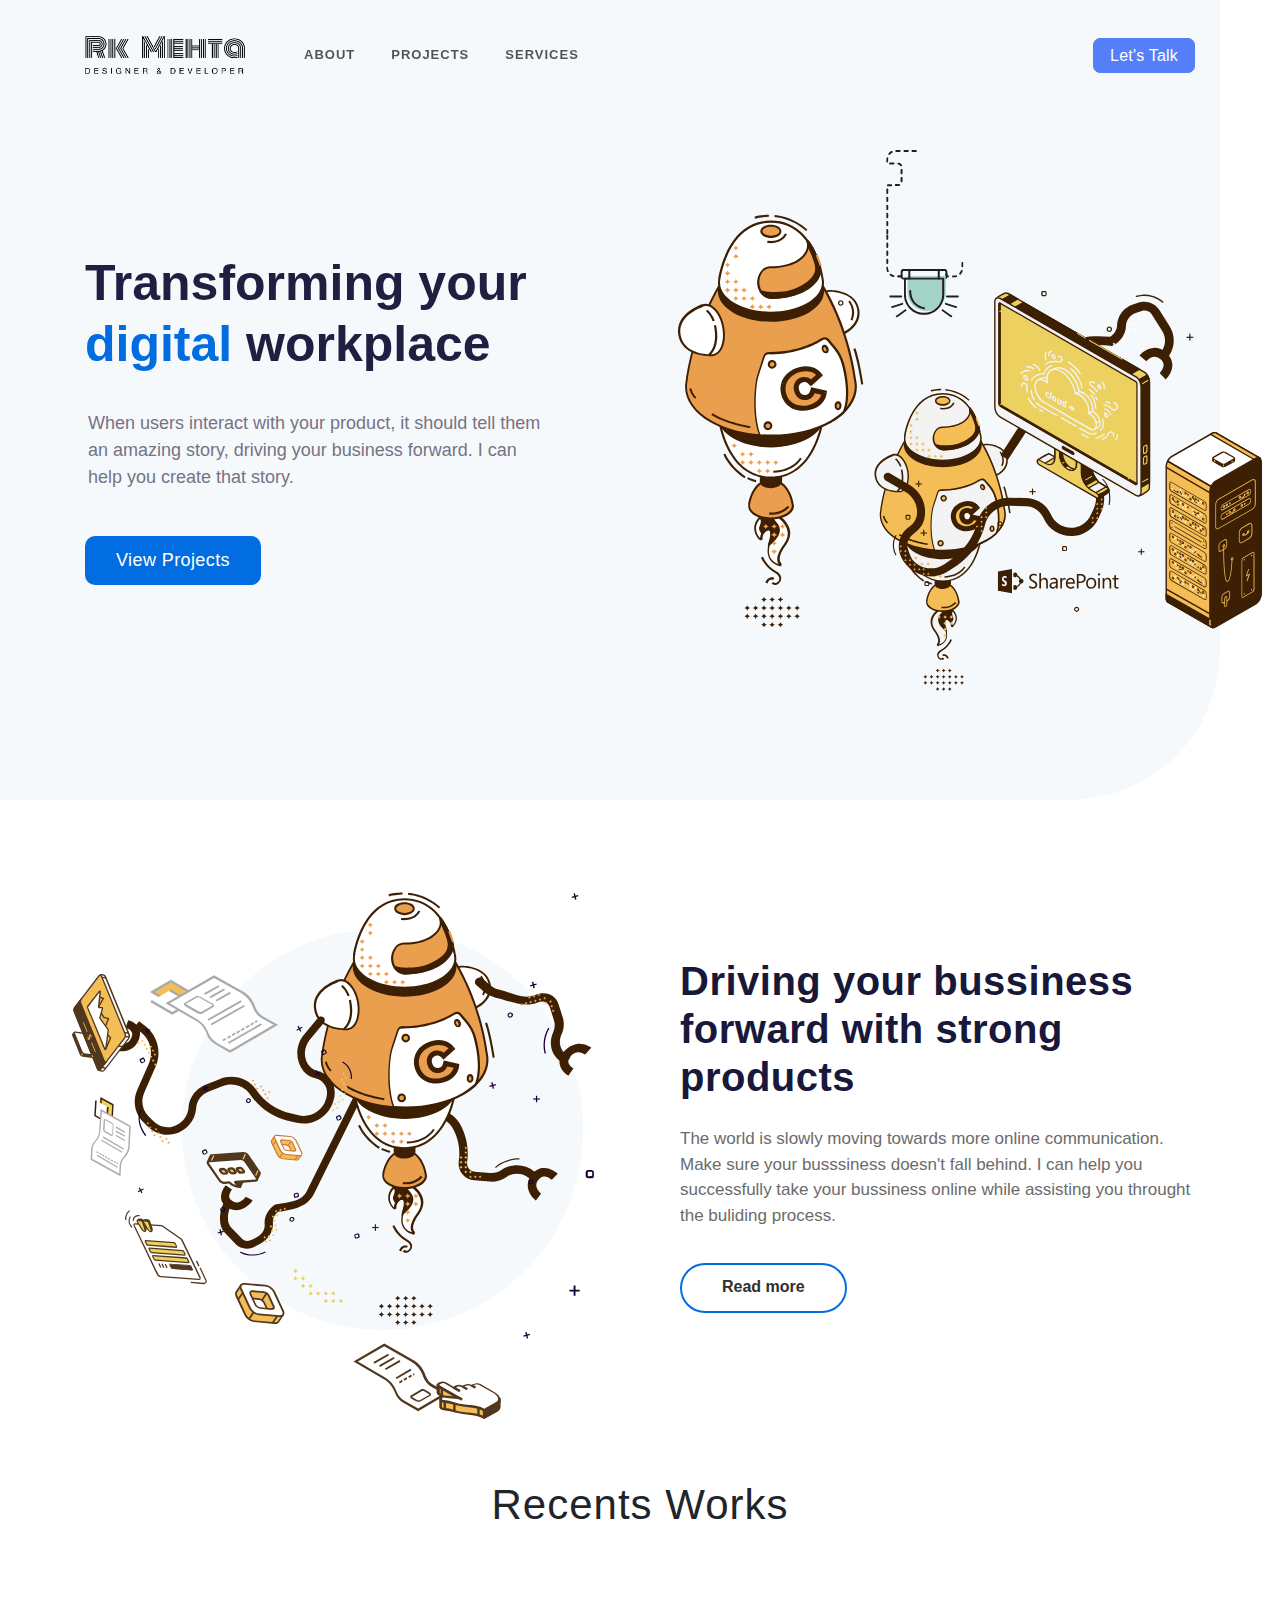
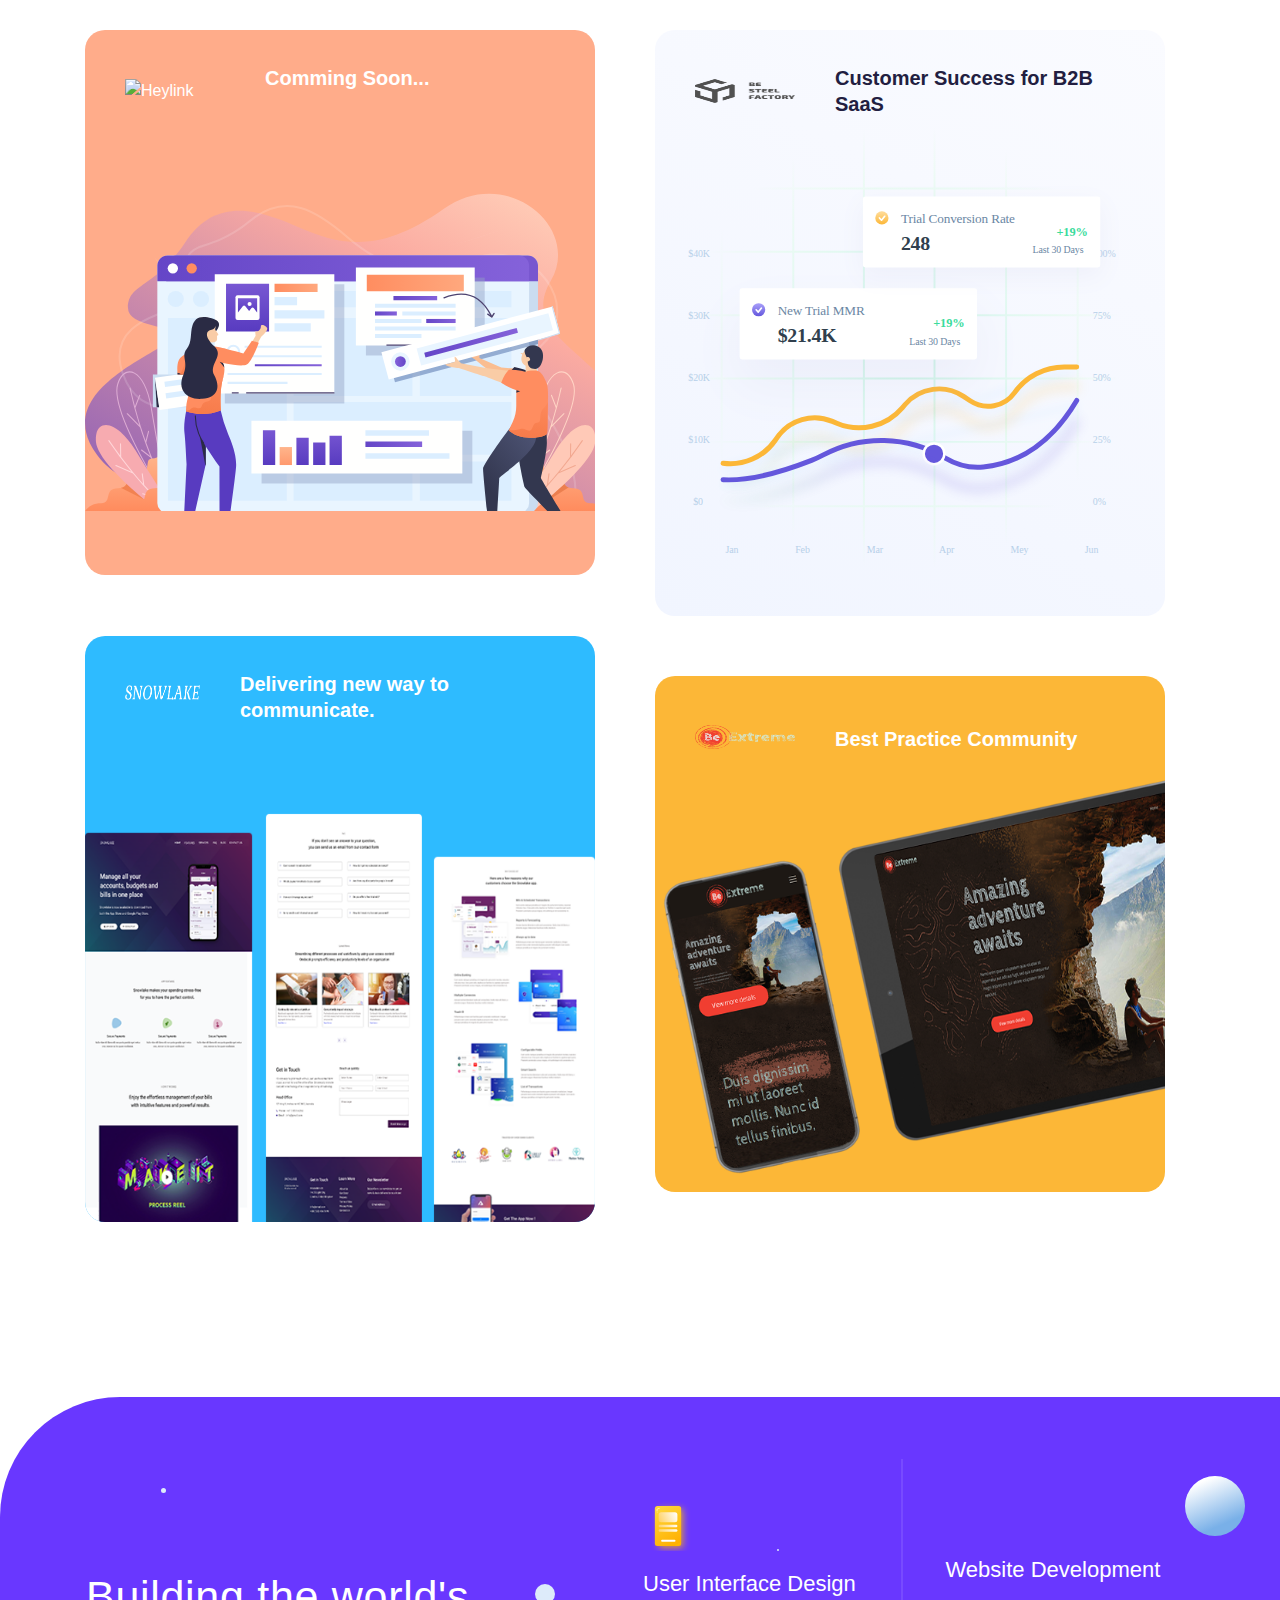
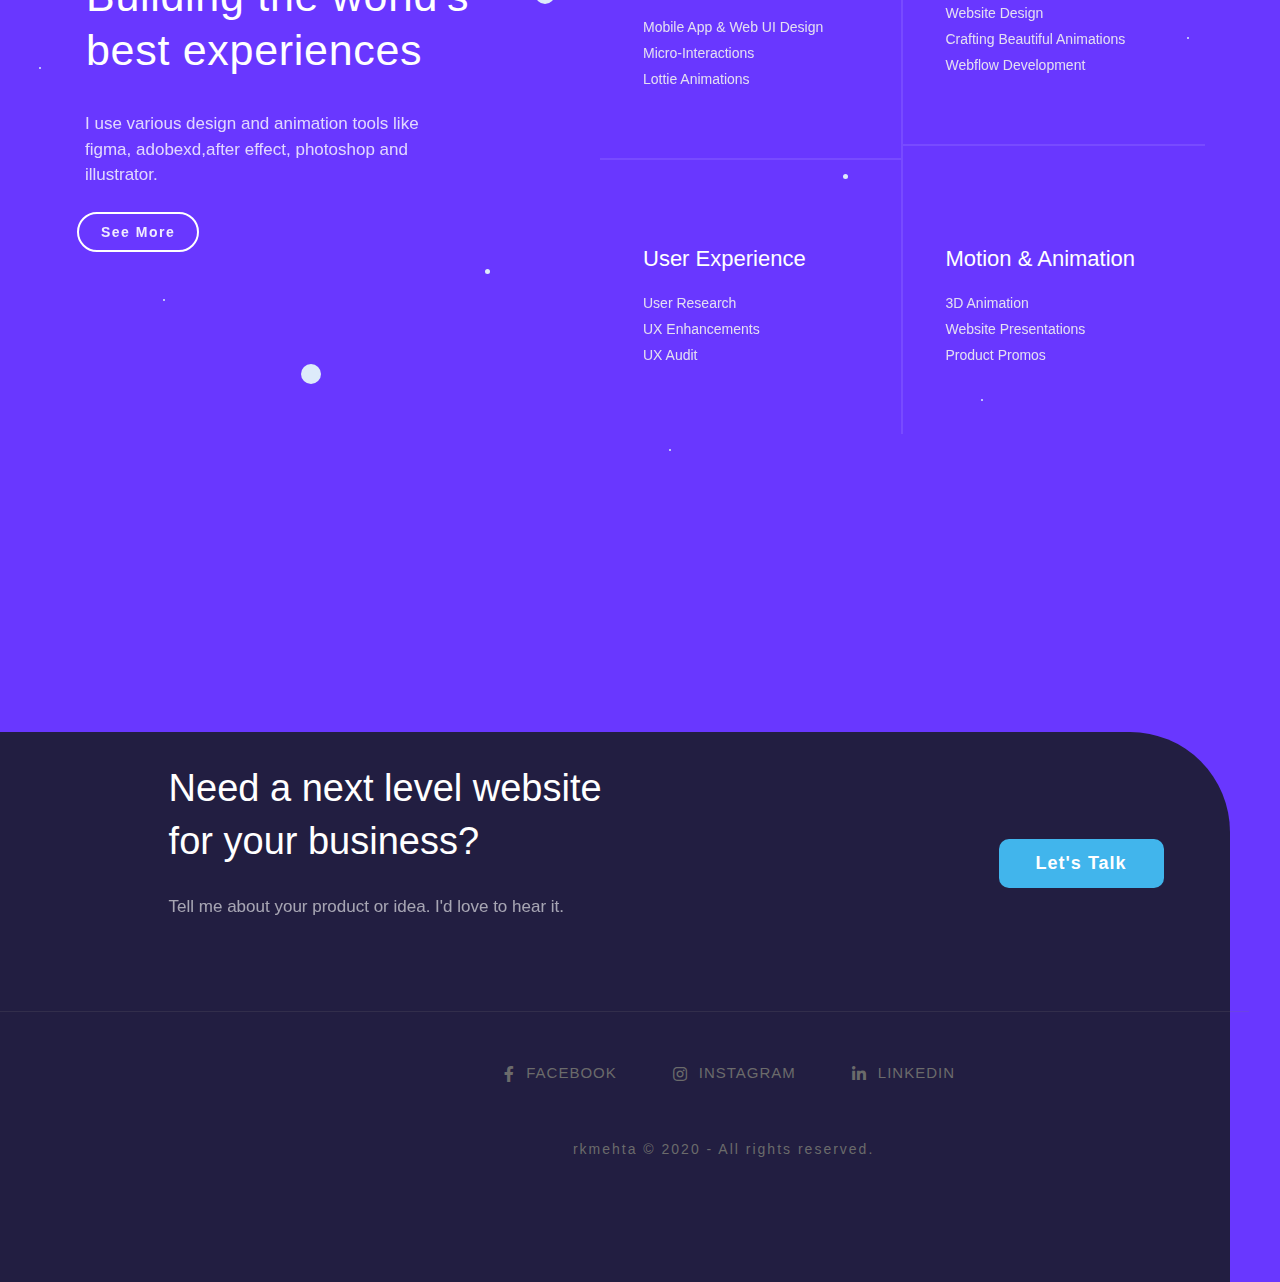
==== commit c833942a: "Add files via upload" ====
--- a/index.html
+++ b/index.html
@@ -217,8 +217,8 @@
                <div class="col-md-6 col-sm-12">
                 <div class="service-box box-2">
                   <div class="icon_wrap">
-                    <img src="images/UI-design-Icon.svg" width="38" alt="" class="icon">
-                   
+                    <img src="images/development.png" width="38" alt="" class="icon">
+
                   </div>
                   <h3>Website Development</h3>
                   <div class="box-detail">
@@ -231,7 +231,7 @@
                <div class="col-md-6 col-sm-12">
                 <div class="service-box box-3">
                   <div class="icon_wrap">
-                    <img src="images/UI-design-Icon.svg" width="38" alt="" class="icon">
+                    <img src="images/user-experience.png" width="38" alt="" class="icon">
                   </div>
                   <h3>User Experience</h3>
                   <div class="box-detail">
@@ -244,7 +244,7 @@
                <div class="col-md-6 col-sm-12">
                 <div class="service-box box-4">
                   <div class="icon_wrap">
-                   <img src="images/UI-design-Icon.svg" width="38" alt="" class="icon">
+                   <img src="images/motion.png" width="50" alt="" class="icon">
                   </div>
                   <h3>Motion & Animation</h3>
                   <div class="box-detail">
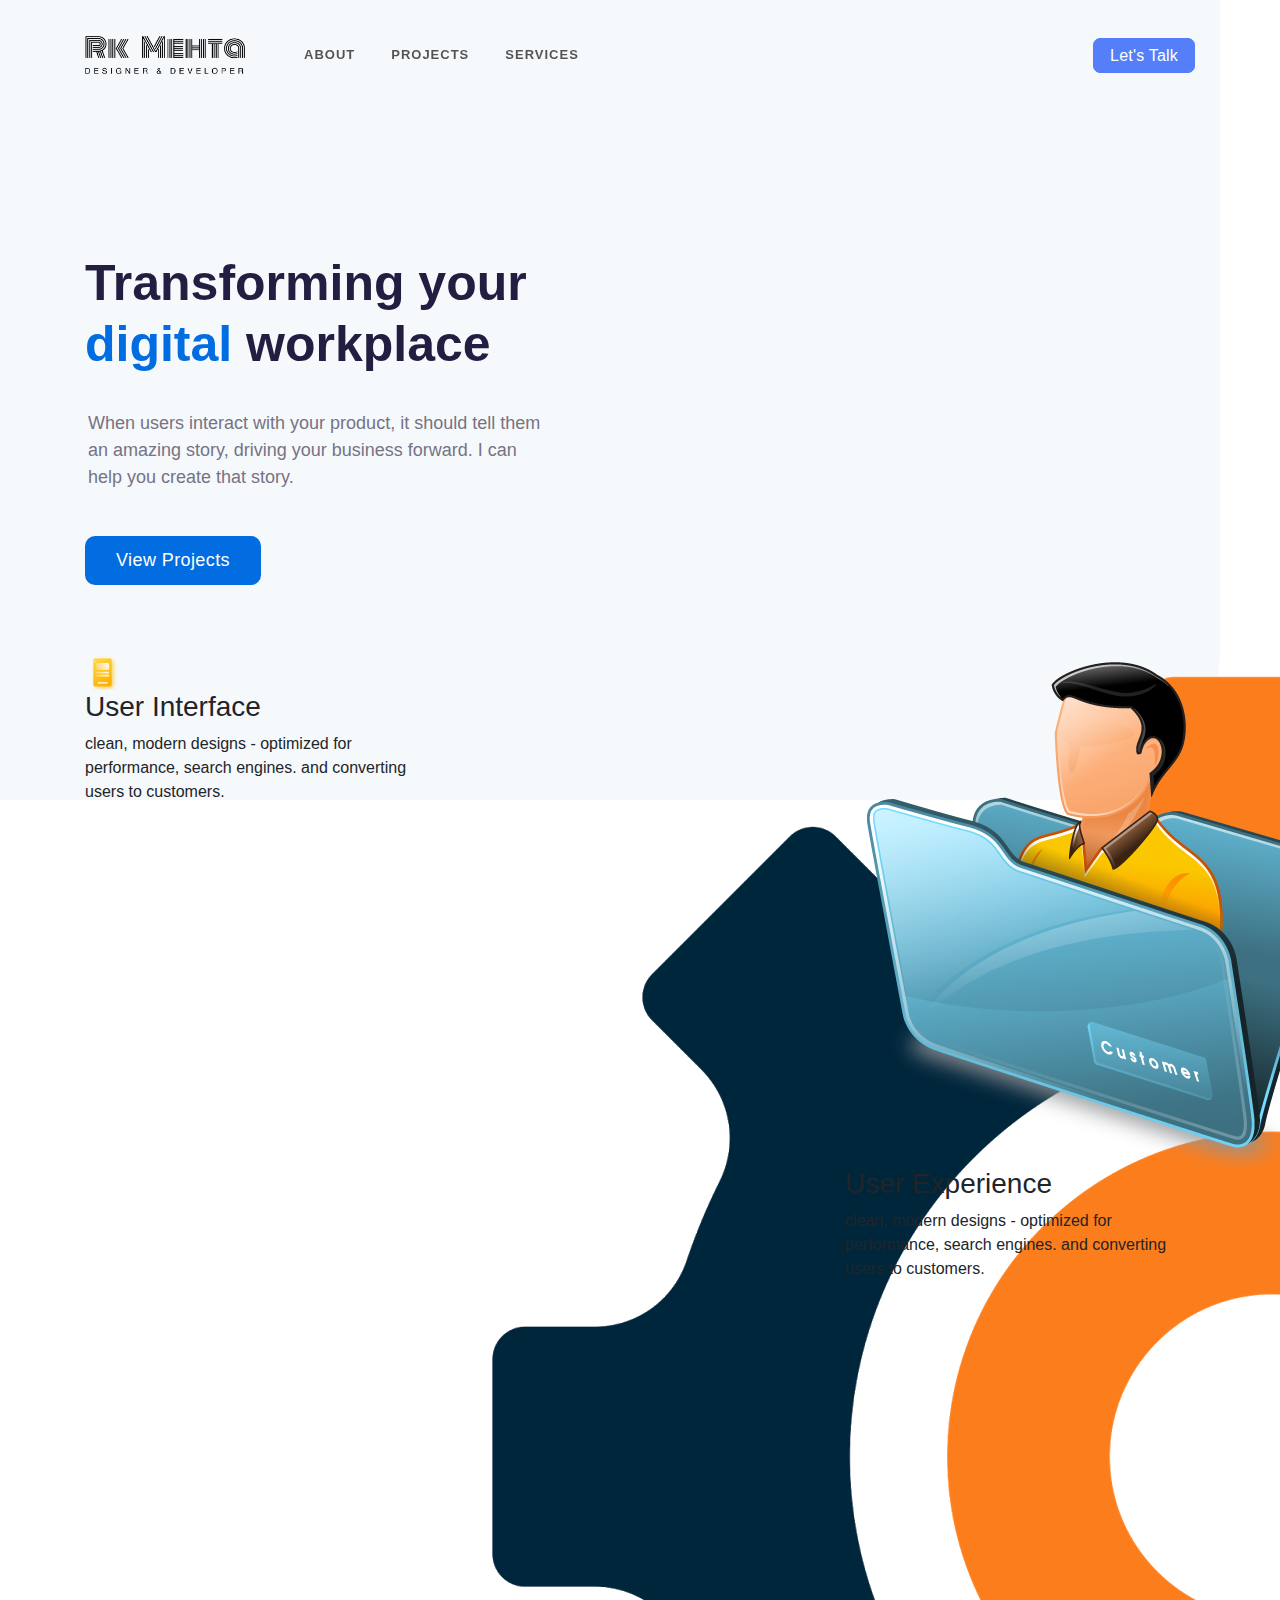
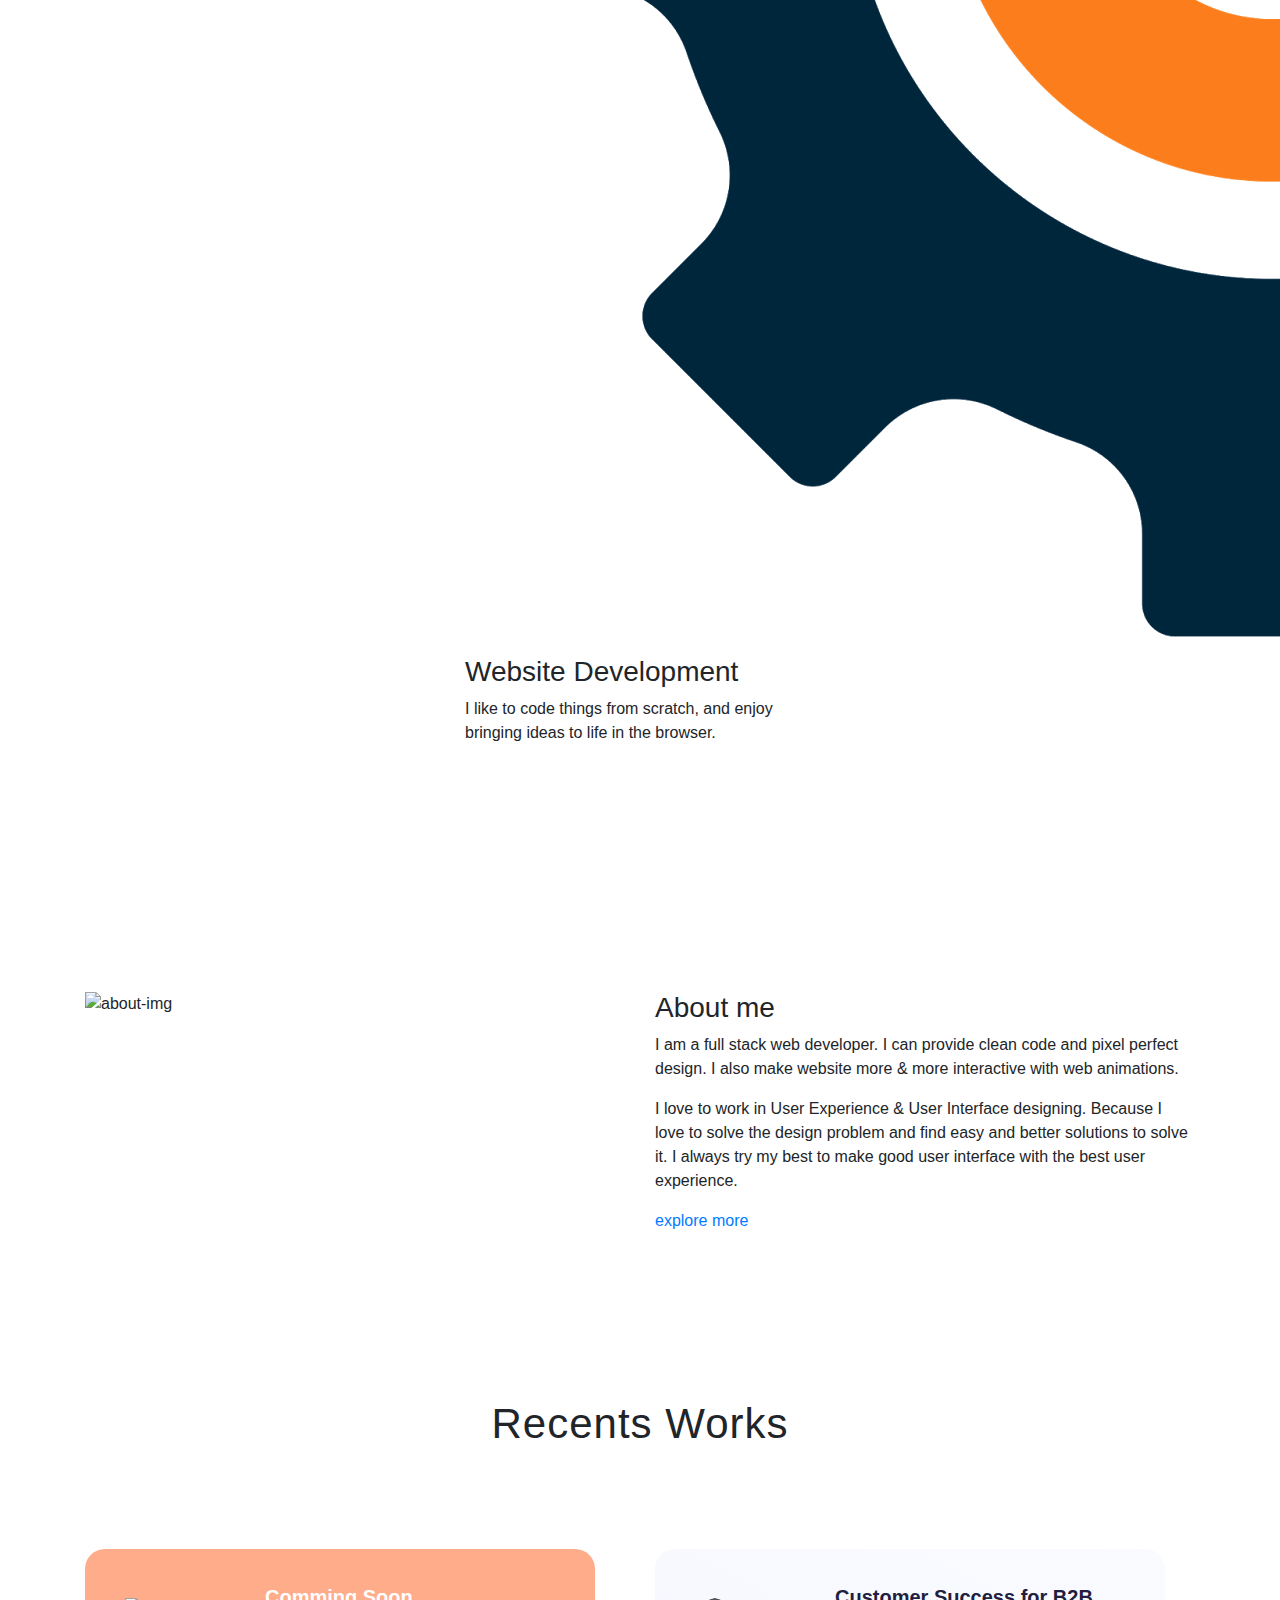
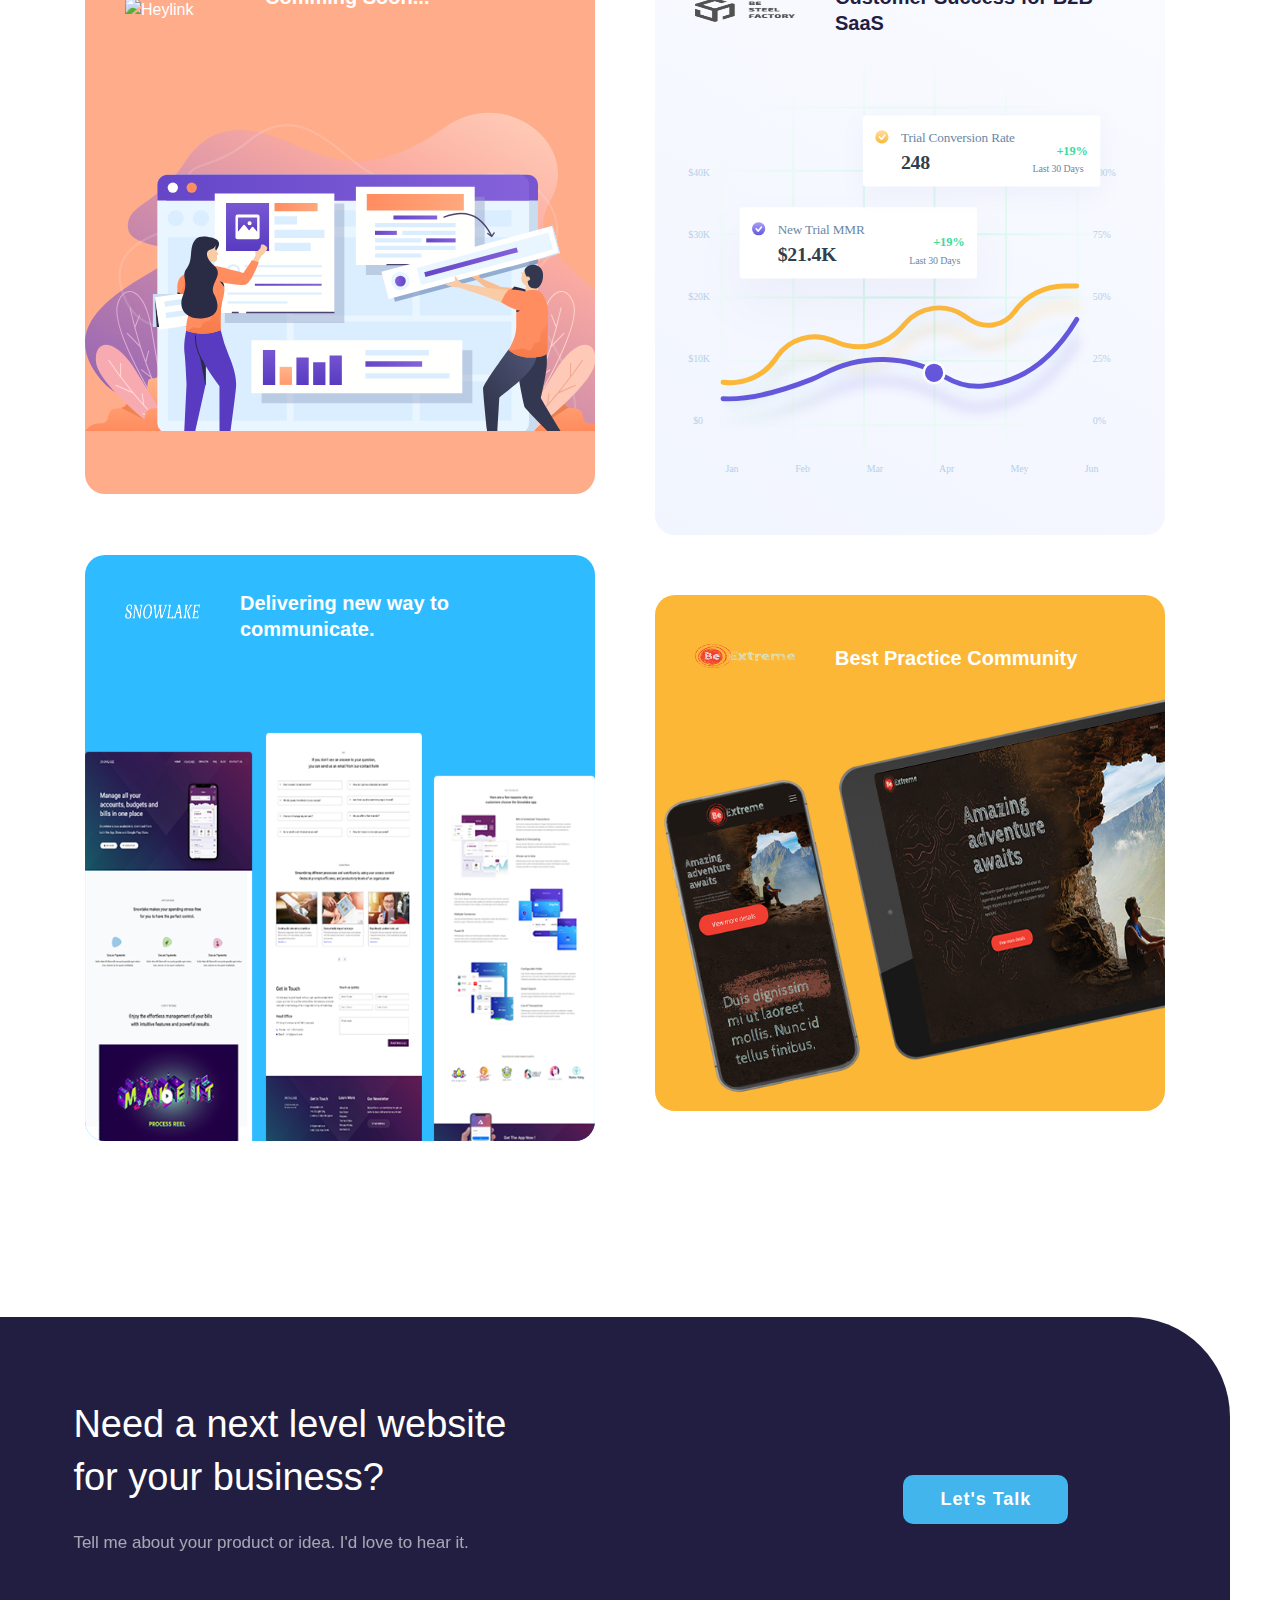
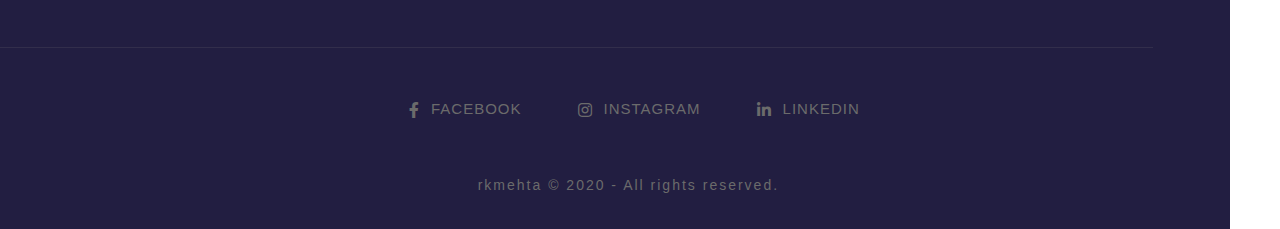
==== commit 0557abfb: "Add files via upload" ====
--- a/index.html
+++ b/index.html
@@ -4,6 +4,7 @@
     <meta charset="UTF-8">
      <meta name="viewport" content="width=device-width, initial-scale=1">
     <title>rkmehta - Personal Portfolio </title>
+    
     
     <link href="https://fonts.googleapis.com/css?family=Poppins:400,500,600,700,800,900&display=swap" rel="stylesheet">
 <!--    font-awesome-->
@@ -65,38 +66,94 @@
         </div>
         <div class="col-lg-5 col-md-12 col-sm-12">
           <div class="header-ill">
-            <img src="images/1-1-3.svg">
+            <video width="520" height="440" autoplay loop muted>
+              <source src="images/animation.mp4" type="video/mp4" />
+            </video>
           </div>
         </div>
       </div>
     </div>
   </header>  
 
-
+<div class="main-content-area">
+
+<!-- home-services -->
+
+<section class="home_services">
+  <div class="container">
+    <div class="row">
+      <div class="title">
+        <h4>why choose me?</h4>
+      </div>
+    </div>
+    <div class="row">
+      <div class="col-lg-4 col-md-4 ">
+         <div class="box-wrap">
+          <div class="img-area area-1">
+            <img src="images/UI-design-Icon.svg" width="35" alt="" class="icon">
+          </div>
+          <h3>User Interface</h3>
+          <p>clean, modern designs - optimized for performance, search engines. and converting users to customers.</p>
+        </div>
+
+    </div>
+
+    <div class="col-lg-4 col-md-4">
+         <div class="box-wrap">
+          <div class="img-area area-2">
+            <img src="images/development.png"  alt="" class="icon">
+          </div>
+          <h3>Website Development</h3>
+          <p>I like to code things from scratch, and enjoy bringing ideas to life in the browser.</p>
+        </div>
+
+    </div>
+
+    <div class="col-lg-4 col-md-4">
+         <div class="box-wrap">
+          <div class="img-area area-3">
+            <img src="images/user-experience.png" alt="" class="icon">
+          </div>
+          <h3>User Experience</h3>
+          <p>clean, modern designs - optimized for performance, search engines. and converting users to customers.</p>
+        </div>
+
+    </div>
+
+    </div>
+  </div>
+</section>
+
+
+
+<!-- home-services -->
 
 <!-- home-about -->
+
 <section class="home-about">
   <div class="container">
     <div class="row">
-      <div class="col-lg-6 col-md-12">
-        <div class="about-img">
-          <!-- <div class="custom-shape"></div> -->
-          <img src="images/2-2-6.svg">
-        </div>
-      </div>
-      <div class="col-lg-6 col-md-12">
-        <div class="about-content">
-          <h1>Driving your bussiness forward with strong products</h1>
-          <p>The world is slowly moving towards more online communication. Make sure your busssiness doesn't fall behind. I can help you successfully take your bussiness online while assisting you throught the buliding process.</p>
-          <div class="call-to-action">
-             <a class="btn"  href="about.html" >Read more</a>
-          </div>
+      <div class="col-md-6">
+        <div class="img-content">
+           <img src="images/about.png" alt="about-img" class="img-fluid">
+        </div>   
+      </div>
+      <div class="col-md-6">
+        <div class="description">
+          <h3>About me</h3>
+          <div class="line"></div>
+          <p>I am a full stack web developer. I can provide clean code and pixel perfect design. I also make website more & more interactive with web animations.</p>
+          <p>I love to work in User Experience & User Interface designing. Because I love to solve the design problem and find easy and better solutions to solve it. I always try my best to make good user interface with the best user experience.</p>
+        </div>
+        <div class="call-to-action left">
+          <a href="about.html">explore more</a>
         </div>
       </div>
     </div>
   </div>
 </section>
 
+
 <!-- home-about -->
 
 
@@ -111,7 +168,7 @@
     </div>
     <div class="row">
       <div class="col-md-6">
-       <a href="#" class="projects" target="_blank">
+       <a href="projects_details.html" class="projects" target="_blank">
         <div class="casestudy-outerarea project-item-1" data-tilt >
           <div class="casestudy-innerarea">
              <div class="content d-flex">
@@ -180,109 +237,12 @@
 <!-- home-casestudy -->
 
 
-<section class="footer-area">
-  <div class="footer-outer-area">
+<footer class="footer-area-group"> 
+ 
+  <div class= footer-content-group>
     <div class="container">
       <div class="row">
-        <div class=" col-lg-5 col-md-12 col-sm-12">
-          <div class="outer-area-content">
-            <h1>Building the world's best experiences</h1>
-            <p>I use various design and animation tools like figma, adobexd,after effect, photoshop and illustrator.</p>
-          </div>
-          
-          <div class="btn btn-more">
-            <a href="services.html">
-              see more
-              
-            </a>
-          </div>
-          
-        </div>
-        <div class=" col-lg-7 col-md-12 col-sm-12">
-           <div class="row service-outerarea">
-            <div class=""></div>
-              <div class="col-md-6 col-sm-12">
-                <div class="service-box box-1">
-                 <div class="icon_wrap">
-                    <img src="images/UI-design-Icon.svg" width="50" alt="" class="icon">
-                  </div>
-                  <h3>User Interface Design</h3>
-                  <div class="box-detail">
-                    <p>Mobile App & Web UI Design</p>
-                    <p>Micro-Interactions</p>
-                    <p>Lottie Animations</p>
-                  </div>
-                </div>
-              </div>
-               <div class="col-md-6 col-sm-12">
-                <div class="service-box box-2">
-                  <div class="icon_wrap">
-                    <img src="images/development.png" width="38" alt="" class="icon">
-
-                  </div>
-                  <h3>Website Development</h3>
-                  <div class="box-detail">
-                    <p>Website Design</p>
-                    <p>Crafting Beautiful Animations</p>
-                    <p>Webflow Development</p>
-                  </div>
-                </div>
-              </div> 
-               <div class="col-md-6 col-sm-12">
-                <div class="service-box box-3">
-                  <div class="icon_wrap">
-                    <img src="images/user-experience.png" width="38" alt="" class="icon">
-                  </div>
-                  <h3>User Experience</h3>
-                  <div class="box-detail">
-                    <p>User Research</p>
-                    <p>UX Enhancements</p>
-                    <p>UX Audit</p>
-                  </div>
-                </div>
-              </div> 
-               <div class="col-md-6 col-sm-12">
-                <div class="service-box box-4">
-                  <div class="icon_wrap">
-                   <img src="images/motion.png" width="50" alt="" class="icon">
-                  </div>
-                  <h3>Motion & Animation</h3>
-                  <div class="box-detail">
-                    <p>3D Animation</p>
-                    <p>Website Presentations</p>
-                    <p>Product Promos</p>
-                  </div>
-                </div>
-              </div>        
-           </div>
-      </div>
-    </div>
-    
-    <div class="moving_particle">
-      <div></div>
-      <div></div>
-      <div></div>
-      <div></div>
-      <div></div>
-      <div></div>
-      <div></div>
-      <div></div>
-      <div></div>
-      <div></div>
-      <div></div>
-      <div></div>
-      <div></div>
-      <div></div>
-
-    </div>
-
-  </div>
-
-
-  <div class= footer-content>
-    <div class="container">
-      <div class="row">
-        <div class="col-md-8">
+        <div class="col-md-8 ">
           <div class="detail-text">
             <h1>Need a next level website for your business?</h1>
             <p>Tell me about your product or idea. I'd love to hear it.</p>
@@ -318,14 +278,12 @@
       </div>
     </div>
   </div>
-  
+ 
+</footer>
+
 
 
 </div>
-</section>
-
-
-
 
 
 
--- a/css/custom.css
+++ b/css/custom.css
@@ -430,11 +430,11 @@
 .footer-area{
   position: relative;
   height: 165vh;
-  background-color: #6937ff;
+  background-color: #005dc1;
   /*opacity: 0.8;*/
   border-top-left-radius: 120px;
-    padding-top: 120px;te
-    padding-bottom: 180px;
+  padding-top: 120px;te
+  padding-bottom: 180px;
 }
 .footer-area::before{
   content: '';
@@ -487,7 +487,7 @@
     left: 40px;
 }
 .service-box{
-    border: 2px solid #784BFF;
+    border: 2px solid #1366bf;
     border-top: none;
     border-left: none;
     padding: 42px 20px 58px 43px;
@@ -1657,7 +1657,7 @@
     left: 0px;
 }
 .service-box {
-    border: 2px solid #784BFF;
+    border: 2px solid #1366bf;
     margin-bottom: 20px;
 }
 .box-2 {
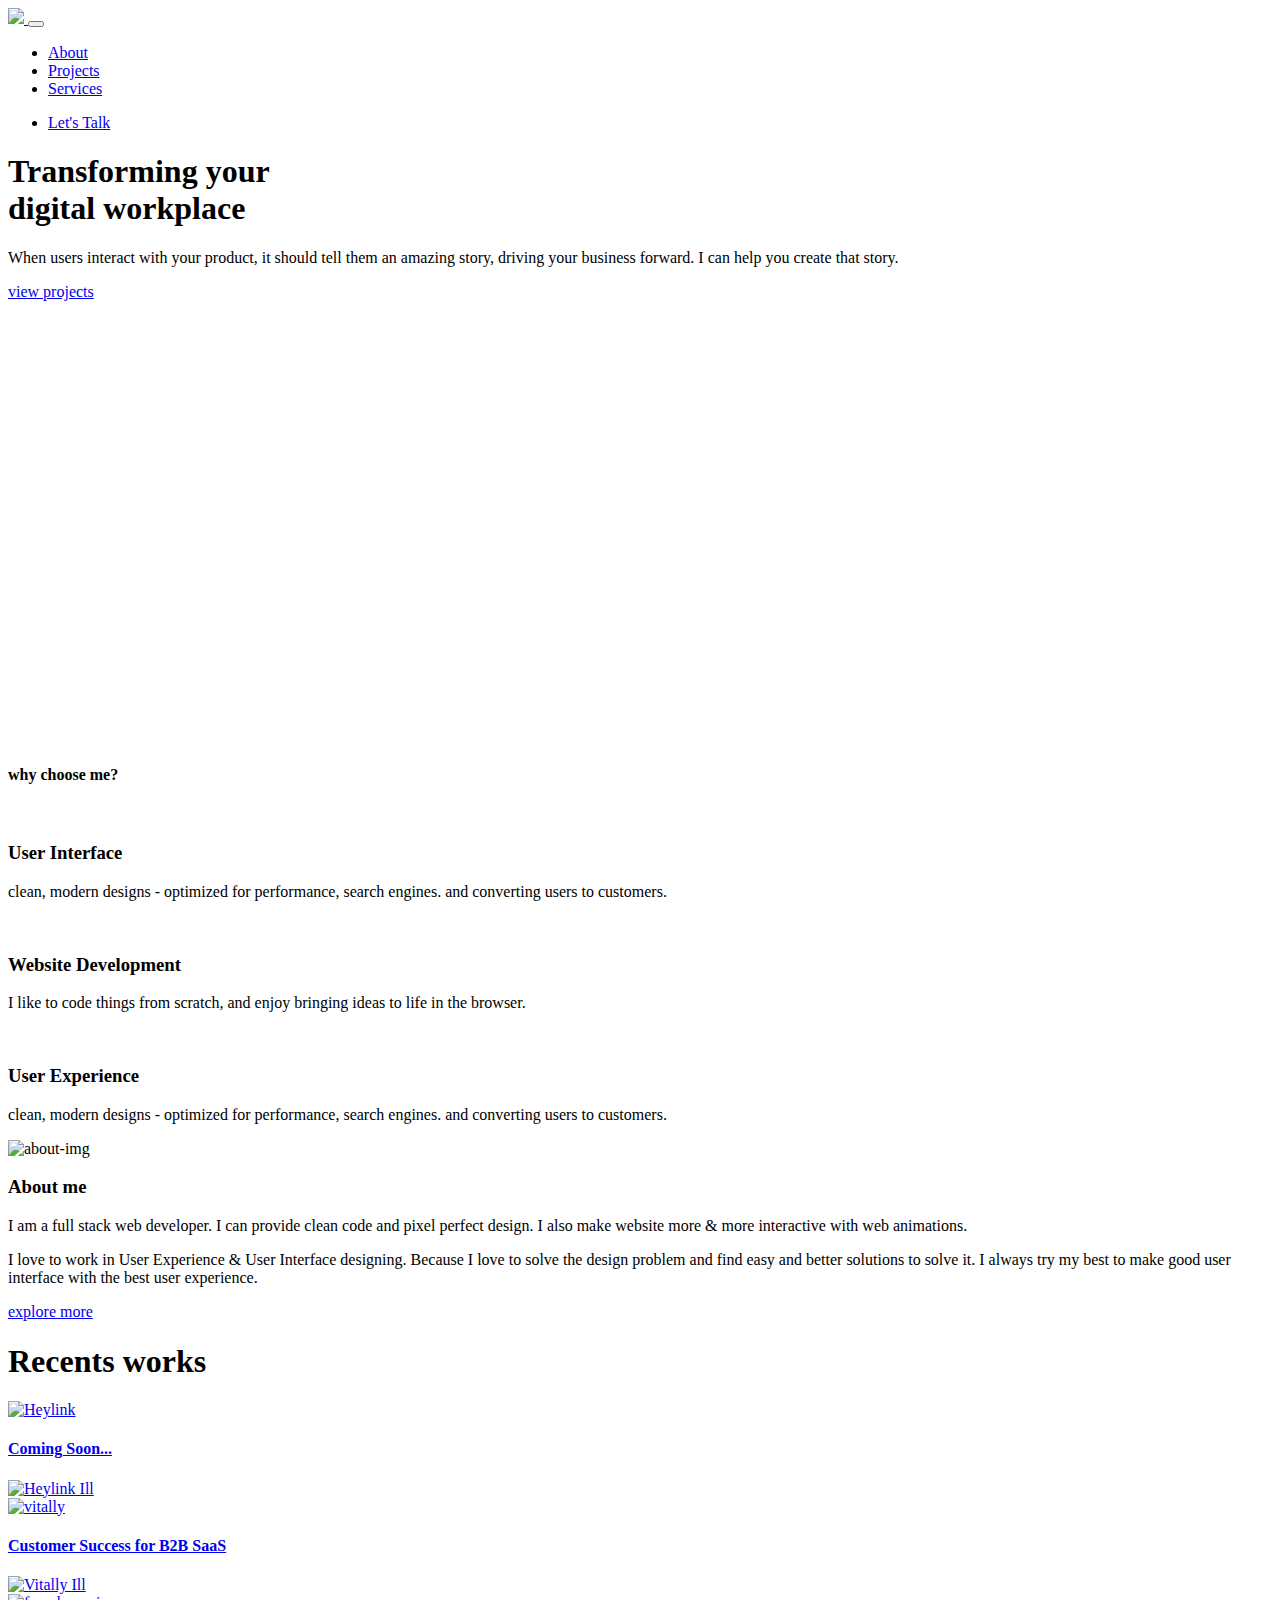
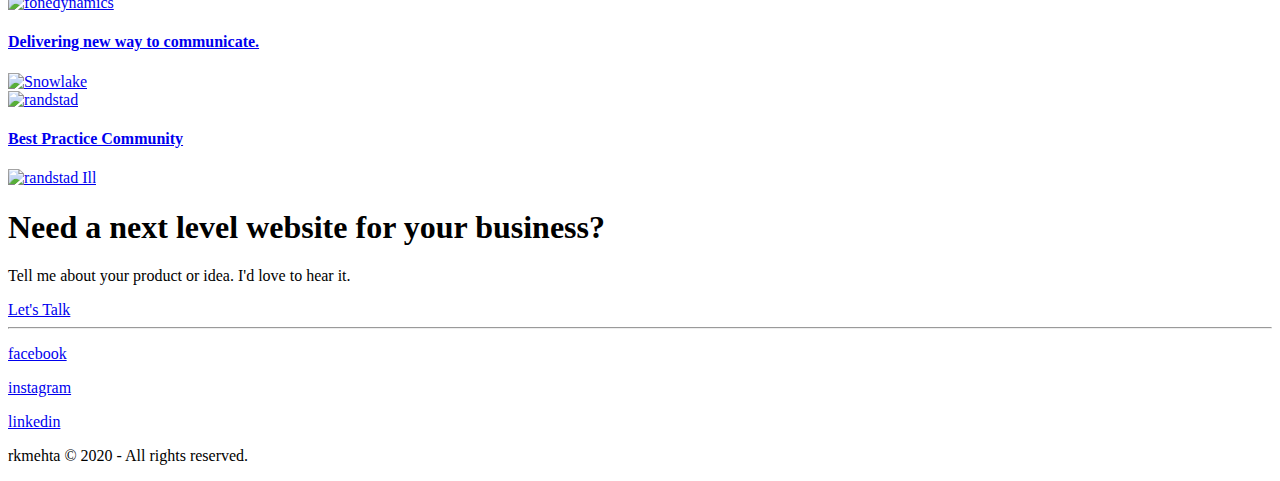
==== commit dac5cb54: "Add files via upload" ====
--- a/index.html
+++ b/index.html
@@ -173,7 +173,7 @@
           <div class="casestudy-innerarea">
              <div class="content d-flex">
                <img alt="Heylink" src="https://sebostudio.com/wp-content/themes/sebotheme-3.0.0/assets/img/project-item/heylink-logo.svg">
-               <h4>Comming Soon...</h4>
+               <h4>Coming Soon...</h4>
              </div>
              <div class="ill">
                <img alt="Heylink Ill" src="images/project2.svg">
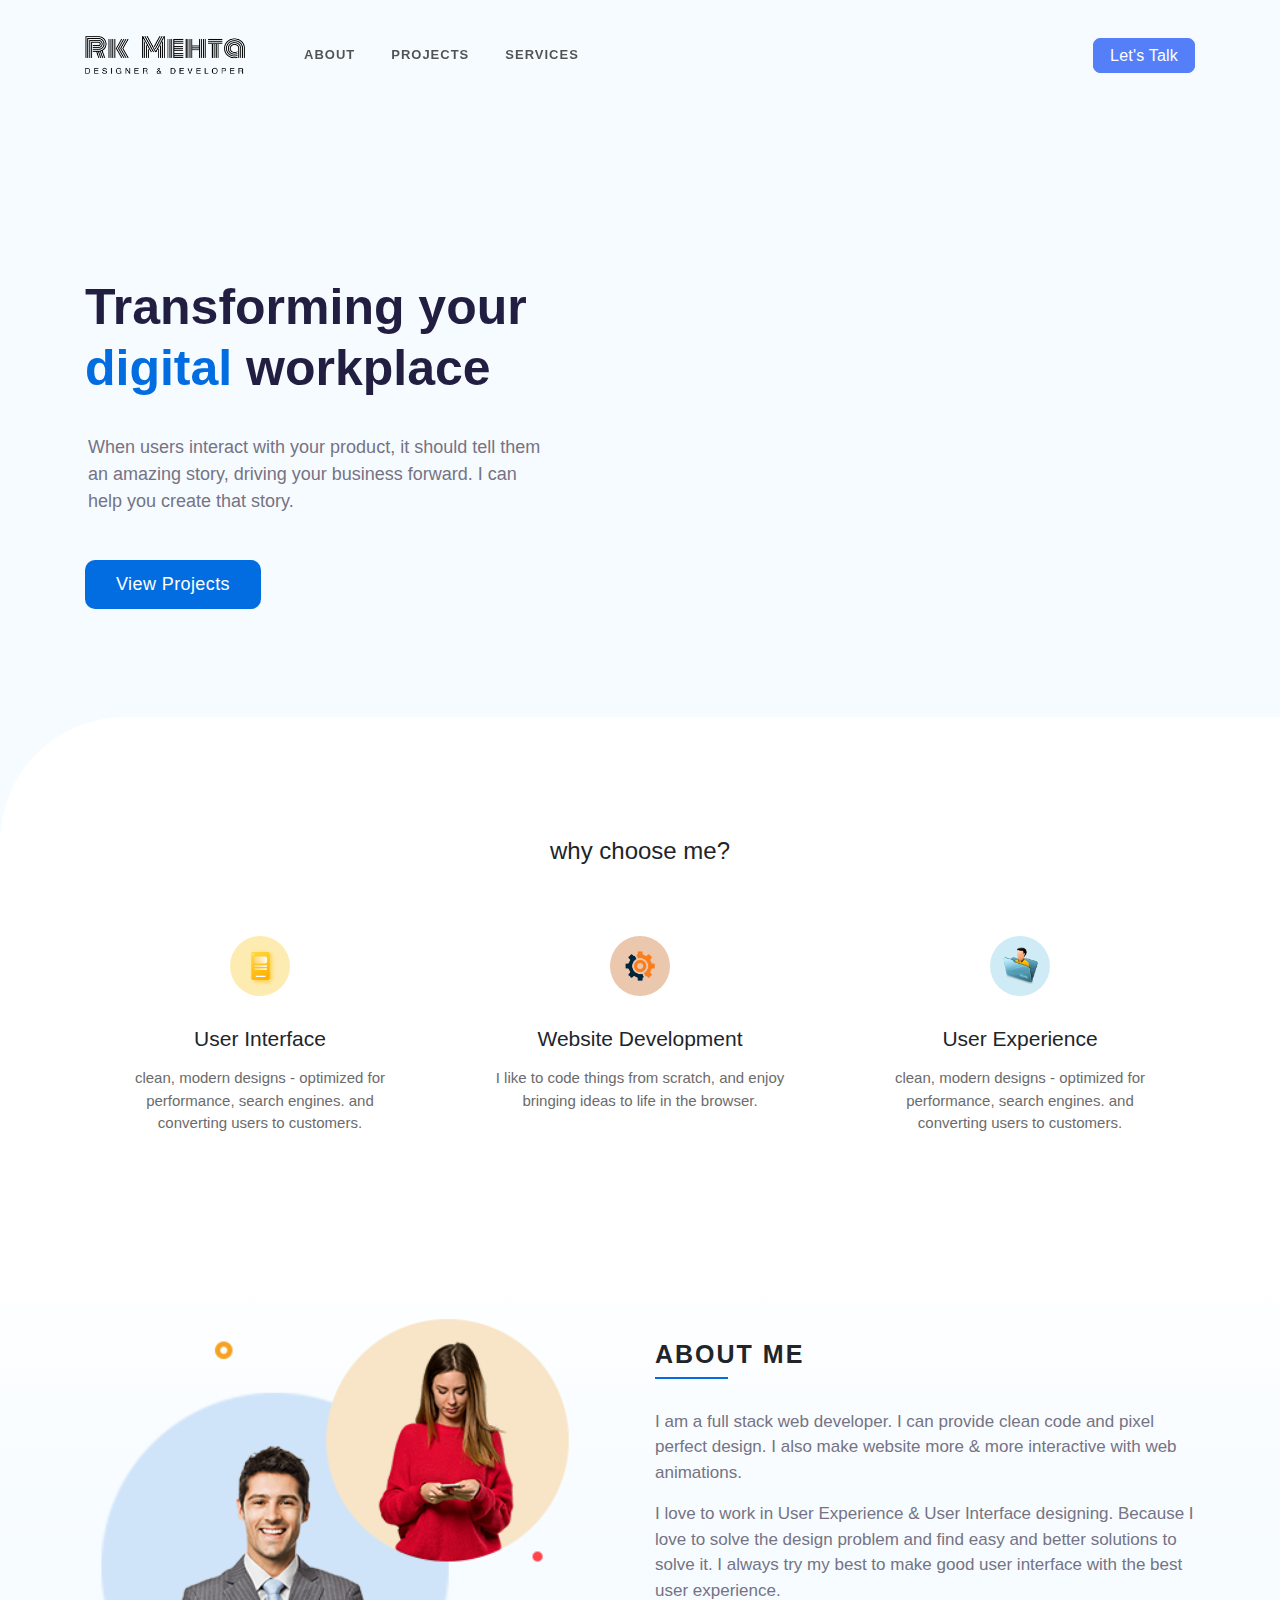
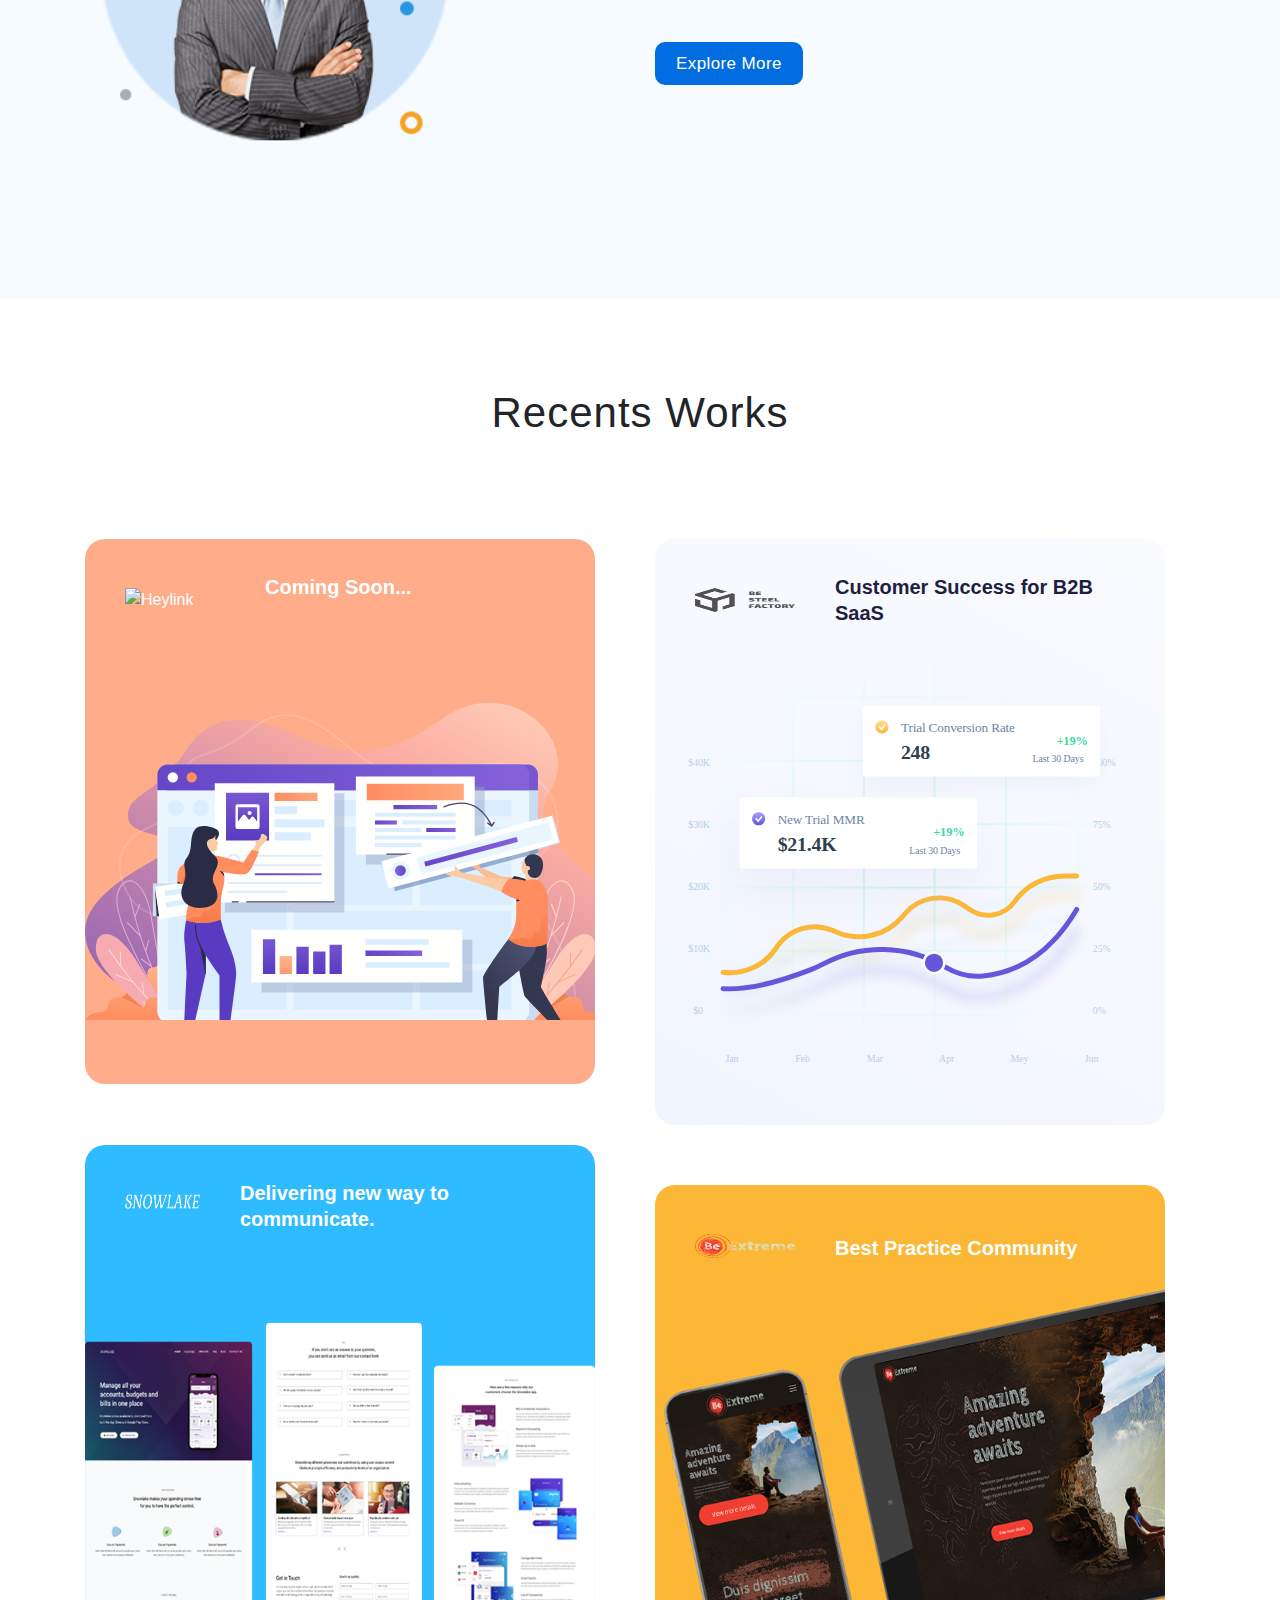
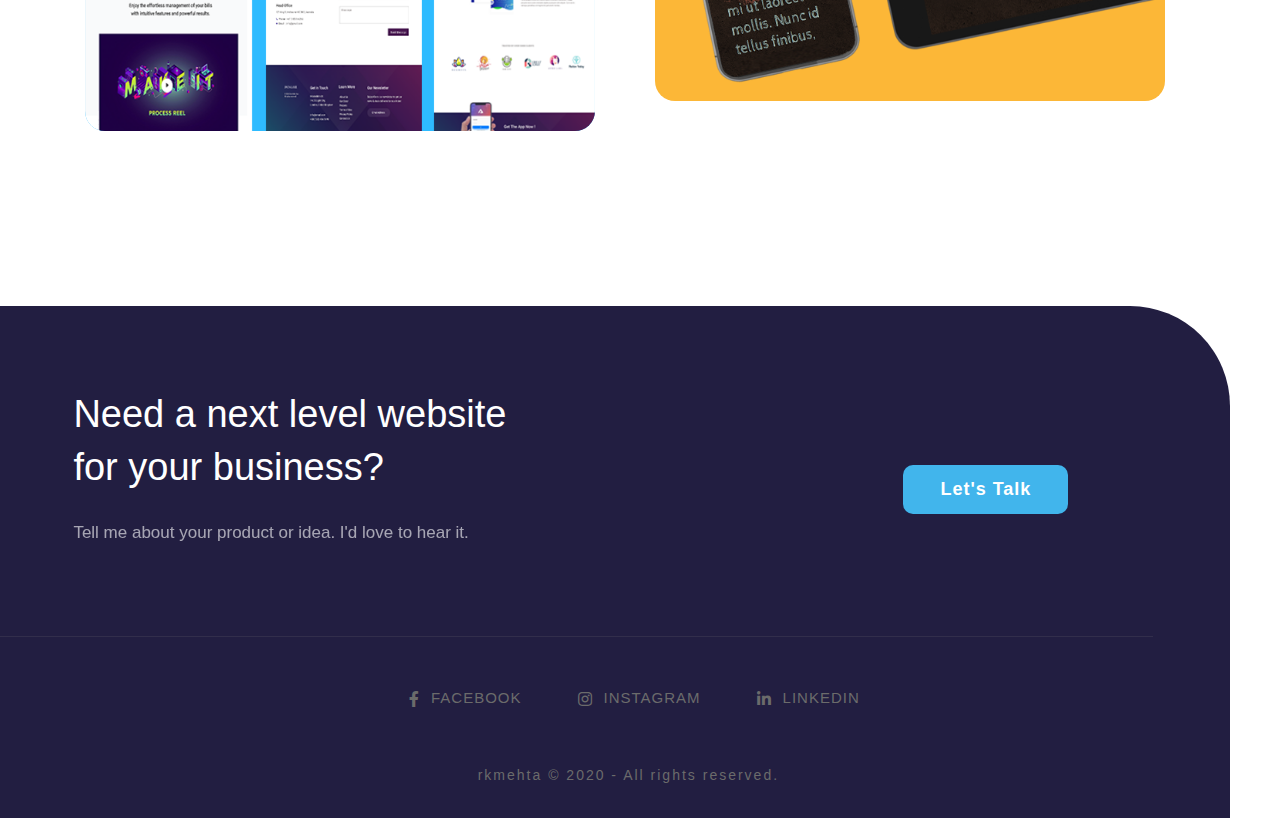
==== commit fd2403c9: "Update index.html" ====
--- a/index.html
+++ b/index.html
@@ -51,7 +51,7 @@
     </nav>
 
    
-
+<img src="images/web2.png" class="img-fluid">
 
     <div class="container">
       <div class="row header-hr">
@@ -310,4 +310,4 @@
  <script src="js/custom.js"></script>
 
 </body>
-</html>+</html>
--- a/css/custom.css
+++ b/css/custom.css
@@ -0,0 +1,2616 @@
+*{
+	-webkit-box-sizing: border-box;
+    -moz-box-sizing: border-box;
+    box-sizing: border-box;
+    margin:0;
+    padding: 0;
+}
+
+.space-bar{
+  height: 100vh;
+}
+
+
+  /*common style*/
+
+.footer-area-group{
+    position: relative;
+    background: #221E41;
+    height: 560px;
+    width: 100%;
+    border-top-right-radius: 100px;
+    right: 50px;
+    bottom: 0;
+
+}
+.footer-content-group{
+    position: relative;
+    top: 16%;
+    left: 3%;
+}
+#contact .footer-content-group{
+  position: relative;
+    top: 32%;
+    left: 0%;
+}
+
+.footer-content{
+  position: absolute;
+  top: 65%;
+  left: 12%;
+
+}
+.detail-text h1{
+    color: #fff;
+    padding-right: 254px;
+    line-height: 53px;
+    margin-bottom: 26px;
+}
+.detail-text p{
+  color: #fff;
+    opacity: 0.6;
+    font-size: 17px;
+}
+
+.btn-footer{
+    margin-left: 20%;
+    margin-top: 22%;
+}
+
+.btn-footer a{
+  width: 165px;
+    text-align: center;
+    background-color: #41b5ec;
+    border-radius: 10px;
+    padding: 10px 1px;
+    color: #fff;
+    font-size: 18px;
+    font-weight: 600;
+    letter-spacing: 1px;
+}
+.btn-footer a:hover{
+  color: #fff;
+  outline: none;
+  background-color: #2898cd;
+}
+hr{
+  background-color: rgba(255,255,255,0.1);
+    position: relative;
+    left: -200px;
+    width: 80rem;
+    margin-top: 75px;
+}
+
+.social-media{
+  margin: 50px 0 24px 0;
+  display: flex;
+}
+
+.social-media-items{
+   margin: 0 22px;
+}
+.social-media-items:hover{
+  text-decoration: none;
+}
+.social-media-items i{
+     color: #6B6B6B;
+    margin: 4px 12px 0 12px;
+    font-size: 16px;
+
+}
+.social-media-items p{
+  color:#6B6B6B;
+    font-size: 15px;
+    font-weight: 500;
+    letter-spacing: 1px;
+    text-transform: uppercase;
+}
+
+.footer-copyright p{
+  color: #6b6b6b;
+  letter-spacing: 2px;
+  font-size: 14px;
+   margin-top: 15px;
+}
+
+.main-content-area{
+  background-color: #fff;
+    border-top-left-radius: 125px;
+    position: relative;
+    margin-top: 73px;
+}
+
+  /*common style*/
+
+/************************************************/
+                /*Home*/
+/*************************************************/
+
+.header-home{
+	position: relative;
+}
+#home .header-home::before{
+	  content:'';
+	  position: absolute;
+    background: #f5fbff;
+    height: 820px;
+    width: 100%;
+    /*border-bottom-right-radius: 150px;*/
+    right: 60px;
+}
+.navbar{
+    padding: 35px;
+    background: #f6f9fc;
+    height: 110px;
+}
+#home .navbar{
+  background:transparent;
+}
+.custom-logo img {
+    width: 160px;
+}
+.navbar-light .navbar-nav .nav-link{
+  color:#0c0c0c;
+}
+.nav-left .nav-link:hover{
+  color:#206ec1!important;
+}
+.nav-left{
+	margin-left: 25px;
+}
+.nav-left li{
+	text-transform: uppercase;
+    font-size: 13px;
+    line-height: 20px;
+    font-weight: bold;
+    padding: 7px 10px;
+    opacity: 0.7;
+    letter-spacing: 1px
+}
+.nav-left li a:hover{
+  color:#221e41!important;
+}
+  .nav-right li .btn{
+   background: #547FF9;
+    border-color: #547FF9;
+    color: #fff!important;
+    border-radius: 7px;
+    font-weight: 500;
+    padding: 7px 16px!important;
+    text-transform: initial;
+    letter-spacing: 0.2px;
+    line-height: 19px;
+
+   }
+    .nav-right li .btn:hover{
+      color:#fff!important;
+    }
+   .header-home .header-hr{
+        margin-top: 6%;
+   }
+   .header-home .header-content{
+   	position: relative;
+    z-index: 4;
+    padding-top: 10%;
+   }
+   .header-home .header-content h1{
+    line-height: 1.22;
+    margin-bottom: 35px;
+    color: #221e41;
+    font-weight: 700;
+    font-size: 50px;
+   } 
+    .header-home .header-content h1 span{
+      color: #026de0;
+    }
+   .header-home .header-content p{
+   	font-size: 18px;
+    color: #757384;
+    margin-bottom: 45px;
+    padding-right: 26%;
+   } 
+   .header-home .header-content .personal_info{
+
+   }
+   .header-home .header-content .personal_info h6{
+    font-size: 14px;
+    text-transform: uppercase;
+    letter-spacing: 1.5px;
+    color: #026de0;
+   }
+   .header-home .header-content .personal_info h2{
+     font-size: 36px;
+    text-transform: capitalize;
+    font-weight: 700;
+   }
+   .header-home .header-content .personal_info h2 span{
+      color: #026de0;
+    }
+   .header-home .header-content .personal_info h4{
+    
+   }
+   .header-home .header-content .personal_info p{
+    
+   }
+   .header-home .header-ill{
+   	position: relative;
+    top: 46px;
+    left: 0px;
+    padding-bottom: 60px;
+
+   }
+   .header-home .header-ill img{
+   	width: 584px;
+    margin-left: -72px;
+    margin-top: -6%;
+   }
+   .custom-btn-header{
+   	position: relative;
+    background:#026de0;
+    color: #fff;
+    text-transform: capitalize;
+    font-size: 18px;
+    letter-spacing: 0.4px;
+    border-radius: 10px;
+    width: 176px;
+    padding: 10px 7px;
+   }
+   .custom-btn-header:hover{
+   	outline: none;
+   	color: #fff;
+   }
+
+
+
+   /*home-about*/
+   
+   .home-about{
+    background: linear-gradient(to top, #f5fbff , 80%,#ffffff);
+    padding: 60px;
+   }
+   video {
+    max-width: 100%;
+    height: auto;
+  }
+   .home-about .description {
+
+   }
+    .home-about .description h3{
+      font-size: 25px;
+      font-weight: 700;
+      text-transform: uppercase;
+      letter-spacing: 2px;
+    }
+    .home-about .description .line{
+      width: 73px;
+      height: 2px;
+      background-color: #026de0;
+      margin-bottom: 30px;
+    }
+    .home-about .description p{
+       font-size: 17px;
+       color: #757384;
+    }
+  .home-about .call-to-action{
+    margin-top: 48px;
+    margin-bottom: 60px;
+  }
+  .home-about .call-to-action a{
+    background: #026de0;
+    color: #fff;
+    text-transform: capitalize;
+    font-size: 17px;
+    letter-spacing: 0.4px;
+    border-radius: 10px;
+    /* width: 176px; */
+    padding: 12px 21px;
+  }
+  .home-about .call-to-action a:hover{
+    text-decoration: none;
+  }
+
+
+   /*home-about*/
+
+ /*   home-casestudy*/
+ .home-casestudy{
+  margin-bottom: 15%;
+  margin-top: 200px;
+ }
+  .home-casestudy .casestudy-title {
+    width: 100%;
+    text-align: center;
+  }
+ .home-casestudy .casestudy-title h1{
+   text-transform: capitalize;
+    letter-spacing: 1px;
+    font-size: 42px;
+    margin-bottom: 100px;
+ }
+ .projects{
+
+ }
+ .project-item{
+   background: #ffac8a;
+  color: #fff!important;
+  padding: 40px 24px 8px 40px;
+  border-radius: 20px;
+  margin-bottom: 60px;
+}
+.project-item-ill .ill img{
+  width: 468px;
+} 
+
+
+.home-casestudy .casestudy-outerarea{
+    max-width: 510px;
+  height: 586px;
+  border-radius: 20px;
+  background-color: #2ebbff;
+  cursor: pointer;
+  overflow: hidden;
+  margin-bottom: 60px;
+  color:#fff;
+  transform-style: preserve-3d;
+}
+.home-casestudy .project-item-1{
+  background-color: #ffac8a;
+  height: 545px;
+}
+.home-casestudy .project-item-2{
+  background-image: linear-gradient(208deg, #fafbff, #f1f5ff);
+  color: #221e41;
+  height: 586px;
+}
+.home-casestudy .project-item-3{
+  margin-top:-40px;
+}
+.home-casestudy .project-item-4{
+  background-color: #fcb737;
+  height: 516px;
+}
+
+.casestudy-outerarea .casestudy-innerarea .content{
+   padding: 40px 40px 0;
+}
+.casestudy-outerarea .casestudy-innerarea .content  img{
+      width: 100px;
+    height: 24px;
+    padding-top: 0px;
+    margin-top: 9px;
+}
+.casestudy-outerarea .casestudy-innerarea h4{
+  font-size: 20px;
+    line-height: 1.3;
+    margin: -5px 0 0 40px;
+    max-width: 265px;
+    font-weight: bold;
+    
+}
+.project-item-4 .casestudy-innerarea h4{
+  margin: 10px 0 0 40px;
+}
+.casestudy-outerarea .casestudy-innerarea .ill{
+  margin-top: 90px;
+  transition: all .4s cubic-bezier(.25,.46,.45,.94);
+}
+
+.casestudy-outerarea:hover  .ill{
+  will-change: transform;
+  transition: .15s;
+  transform: translateZ(100px) scale(1.07);
+}
+.casestudy-outerarea:hover .content h4{
+  text-decoration: none;
+}
+.home-casestudy a{
+  text-decoration: none;
+}
+.home-casestudy a:hover{
+  text-decoration: none;
+}
+.casestudy-outerarea .casestudy-innerarea .ill img{
+  width: 510px;
+}
+.project-item-2 .casestudy-innerarea .ill img{
+  width: 440px;
+    margin-left: 30px;
+}
+.project-item-4 .casestudy-innerarea .ill img{
+  width: 505px;
+    margin-left: 6px;
+}
+.home-casestudy .project-item-2 .casestudy-innerarea .ill{
+  margin-top: 10px;
+}
+.home-casestudy .project-item-4 .casestudy-innerarea .ill{
+  margin-top: 26px;
+}
+.home-casestudy .call-to-action{
+    margin-left: 42%;
+    margin-top: 25px;
+    margin-bottom: 4%;
+}
+.home-casestudy .call-to-action .btn:hover{
+  background-color: #026de0;
+  color:#fff;
+}
+
+.home-casestudy .call-to-action .btn{
+  border: 2px solid #026de0;
+  padding: 13px 40px;
+  height: 50px;
+  font-weight: 600;
+  color: #2f2f2b;
+  background-color: transparent;
+  /* transition: background-color .35s,color .35s; */
+  text-decoration: none;
+  border-radius: 30px;
+  white-space: nowrap;
+  line-height: 17px;
+  font-size: 16px;
+  letter-spacing: 1px;
+  text-transform: capitalize;
+}
+
+
+/*home-service*/
+
+.home_services{
+  padding-top: 120px;
+  margin-bottom: 10%;
+}
+.home_services .title h4{
+    font-size: 24px;
+}
+.home_services .title{
+    text-align: center;
+    margin: auto;
+    padding-bottom: 65px;
+}
+.box-wrap{
+  padding: 0 25px;
+}
+.img-area{
+    display: flex;
+    justify-content: center;
+    width: 60px;
+    height: 60px;
+    margin: auto;
+    border-radius: 50%;
+}
+.area-1{
+  background: #fdecb2;
+}
+.area-2{
+  background: #eac7ad;
+}
+.area-2 img{
+  width: 30px;
+  height: 30px;
+  margin: auto;
+}
+.area-3{
+  background: #cfebf5;
+}
+.area-3 img{
+  width: 37px;
+  height: 37px;
+  margin: auto;
+}
+.box-wrap h3{
+  text-align: center;
+  margin-top: 30px;
+  font-size: 21px;
+  margin-bottom: 16px;
+}
+.box-wrap p {
+    font-size: 15px;
+    text-align: center;
+    color: #6b6b6b;
+}
+
+/*footer-area*/
+.footer-area{
+  position: relative;
+  height: 165vh;
+  background-color: #005dc1;
+  /*opacity: 0.8;*/
+  border-top-left-radius: 120px;
+  padding-top: 120px;te
+  padding-bottom: 180px;
+}
+.footer-area::before{
+  content: '';
+    position: absolute;
+    background: #221E41;
+    height: 550px;
+    width: 100%;
+    border-top-right-radius: 100px;
+    right: 50px;
+    bottom: 0;
+}
+.outer-area-content{
+  margin-top: 52px;
+}
+.outer-area-content h1{
+  color: #fff;
+    line-height: 54px;
+    letter-spacing: 0.7px;
+    font-size: 43px;
+    margin-bottom: 34px;
+}
+.outer-area-content p{
+    color: #fff;
+    opacity: 0.8;
+    font-size: 17px;
+    padding-right: 90px;
+}
+
+.btn-more{
+  margin-left: -13px;
+  margin-top: 8px;
+  border: 2px solid white;
+  border-radius: 50px;
+}
+
+.btn-more a{
+    text-transform: capitalize;
+    font-size: 14px;
+    text-decoration: none;
+    color: #fff;
+    opacity: 0.9;
+    letter-spacing: 1.5px;
+    font-weight: 600;
+    transition:all 0.4s;
+}
+
+.service-outerarea{
+  position: relative;
+      top: -58px;
+    left: 40px;
+}
+.service-box{
+    border: 2px solid #1366bf;
+    border-top: none;
+    border-left: none;
+    padding: 42px 20px 58px 43px;
+    transition: all 0.5s;
+}
+.service-box:hover{
+  background-color: #784BFF;
+}
+.box-2{
+  border-right: none;
+  position: relative;
+  left: -30px;
+  top: 12px;
+}
+.box-3{
+  border-bottom: none;
+}
+.box-4{
+  border: none;
+  position: relative;
+  left: -30px;
+
+}
+.service-box .icon_wrap{
+  margin-bottom: 20px;
+}
+.service-box h3{
+  font-size: 22px;
+  color: #fff;
+  margin-bottom: 25px;
+}
+
+.service-box .box-detail p{
+  font-size: 14px;
+    line-height: 10px;
+    font-weight: 500;
+    color: #f1f1f1;
+    opacity: 0.9;
+}
+
+.footer-content{
+  position: absolute;
+  top: 65%;
+  left: 12%;
+
+}
+.detail-text h1{
+    color: #fff;
+    padding-right: 254px;
+    line-height: 53px;
+    margin-bottom: 26px;
+}
+.detail-text p{
+  color: #fff;
+    opacity: 0.6;
+    font-size: 17px;
+}
+
+.btn-footer{
+    margin-left: 20%;
+    margin-top: 22%;
+}
+
+.btn-footer a{
+  width: 165px;
+    text-align: center;
+    background-color: #41b5ec;
+    border-radius: 10px;
+    padding: 10px 1px;
+    color: #fff;
+    font-size: 18px;
+    font-weight: 600;
+    letter-spacing: 1px;
+}
+.btn-footer a:hover{
+  color: #fff;
+  outline: none;
+  background-color: #2898cd;
+}
+hr{
+  background-color: rgba(255,255,255,0.1);
+    position: relative;
+    left: -200px;
+    width: 80rem;
+    margin-top: 75px;
+}
+
+.social-media{
+  margin: 50px 0 24px 0;
+  display: flex;
+}
+
+.social-media-items{
+   margin: 0 22px;
+}
+.social-media-items:hover{
+  text-decoration: none;
+}
+.social-media-items i{
+     color: #6B6B6B;
+    margin: 4px 12px 0 12px;
+    font-size: 16px;
+
+}
+.social-media-items p{
+  color:#6B6B6B;
+    font-size: 15px;
+    font-weight: 500;
+    letter-spacing: 1px;
+    text-transform: uppercase;
+}
+
+.footer-copyright p{
+  color: #6b6b6b;
+  letter-spacing: 2px;
+  font-size: 14px;
+   margin-top: 15px;
+}
+/*footer-area*/
+
+
+
+/***********************about-page****************/
+/*************************************************/
+
+
+#about{
+      background-image: linear-gradient(180deg,#fff,#f9fafb);
+}
+#about .header-home{
+    background: #f6f9fc;
+    overflow: hidden;
+    height:130vh;
+}
+#about .navbar{
+  background-color: transparent;
+}
+#about .header-home .header-content{
+    width:100%;
+    text-align: center;
+    margin-top: -35px;
+   }
+#about .header-home .header-content h4{
+    color: #562af0;
+    font-size: 15px;
+    font-weight: 600;
+    text-align: left;
+    letter-spacing: 3.5px;
+    margin-left: 5px;
+    text-transform: uppercase;
+    width:100%;
+    text-align: center;
+    margin-bottom: 20px;
+}
+#about .header-home .header-content h1{
+    font-size: 32px;
+    padding: 0 26%;
+    line-height: 43px;
+    text-align: center;
+   } 
+#about .header-home .header-content .img-ill{
+  margin-bottom: 20px;
+}
+#about .header-home .header-content p{
+    line-height: 30px;
+    margin-bottom: 30px;
+    color: #000;
+    padding: 0px 134px;
+    font-size: 21px;
+    text-align: center;
+}
+#about .header-home .header-content .about-ill{
+    position: relative;
+    top: -31em;
+    left: 36em;
+    z-index: -1;
+    opacity: 0.3;
+
+} 
+.about-wave-img{
+    position: relative;
+    top: -31em;
+    width: 100%;
+    transform: translateY(-100%);
+    z-index: 1;
+}
+.about-wave-img img{
+    width: 100%;
+    margin: 0 0 -4px;
+}
+
+.img-content img{
+    position: relative;
+    top: -50px;
+    height: 500px;
+    width: 500px;
+}
+
+
+.design-box{
+    padding: 50px;
+    border: 1.5px solid transparent;
+    border-radius: 20px;
+    background-color: #fff;
+    margin-bottom: 30px;
+    box-shadow: 3px 3px 12px 0 rgb(56 26 158 / 8%);
+    -webkit-transition: 250ms;
+    transition: 250ms;
+    text-decoration: none;
+}
+.design-box:hover{
+  border:1.5px solid #ece6ff;
+  transform:scale(1.02);
+}
+.icon-ill{
+
+}
+.icon-ill img{
+  width: 50px;
+  height: 50px;
+  margin-bottom: 36px;
+  padding: 4px;
+  border-radius: 12px;
+  background-color: #e7c9ff;
+}
+.aftereffect p{
+  padding-right: 23px!important;
+}
+.illustrator p{
+  padding-right: 23px!important;
+}
+.space p{
+  padding-right: 0px!important;
+}
+.descrp h5{
+    margin-bottom: 12px
+    color: #17171b;
+    font-size: 17px;
+    font-weight: 700;
+    text-transform: capitalize;
+}
+.descrp p{
+    color: #99a1ba;
+    font-size: 15px;
+    padding-right: 64px;
+}
+
+.tool-box{
+    padding: 50px 30px;
+    border: 1.5px solid transparent;
+    border-radius: 20px;
+    background-color: #fff;
+    margin-bottom: 30px;
+    box-shadow: 3px 3px 12px 0 rgb(56 26 158 / 8%);
+    -webkit-transition: 250ms;
+    transition: 250ms;
+    text-decoration: none;
+}
+.tool-box:hover{
+  border:1.5px solid #ece6ff;
+  transform:scale(1.02);
+}
+.tool-box .descrp p{
+    color: #99a1ba;
+    font-size: 15px;
+    padding-right: 10px;
+}
+
+/*****************************/
+ .designing-tools{
+   padding-bottom: 8% ;
+   padding-top: 5%;
+ }
+   
+ .designing-tools .design_title h1{
+   font-size: 28px;
+    letter-spacing: 0.4px;
+    margin-bottom: 55px;
+    margin-left: 10px;
+ }
+ 
+ .designing-tools .tools-items img{
+   width: 275px;
+   position: relative;
+    left: -40px;
+    margin-bottom: 20px;
+   transition: all .4s cubic-bezier(.25,.46,.45,.94);
+ }
+ .designing-tools .tools-items img:hover{
+   transform: translateZ(100px) scale(1.2);
+ }
+ .designing-tools .item1 img{
+   margin-left: -12px;
+ }
+ .designing-tools .item4 img{
+     width: 268px;
+    margin-left: 5px;
+ }
+ .designing-tools .item5 img{
+    margin-left: 42px;
+    margin-top: 25px;
+ }
+
+
+ 
+ .languages-tools{
+   padding-bottom: 10% ;
+ }
+   
+ .languages-tools .design_title h1{
+   font-size: 28px;
+    letter-spacing: 0.4px;
+    margin-bottom: 90px;
+    margin-left: 10px;
+ }
+ 
+ .languages-tools .tools-items img{
+   width: 110px;
+    margin-bottom: 20px;
+   transition: all .4s cubic-bezier(.25,.46,.45,.94);
+ }
+ .languages-tools .tools-items img:hover{
+   transform: translateZ(100px) scale(1.2);
+ }
+ .languages-tools .item1 img{
+   margin-left: -12px;
+ }
+ .languages-tools .item2 img{
+    margin-top: 20px;
+ }
+  .languages-tools .item3 img{
+    width: 140px;
+    margin-top: 20px;
+ }
+ .languages-tools .item4 img{
+    width: 136px;
+    margin-left: -26px;
+}
+ 
+ .languages-tools .item5 img{
+    margin-top: 10px;
+    width: 117px;
+    margin-left: -5px;
+ }
+  .languages-tools .item6 img{
+     width: 135px;
+    margin-top: 45px;
+ }
+  .languages-tools .item7 img{
+    margin-left: -11px;
+    width: 110px;
+    margin-top: 36px;
+ }
+  .languages-tools .item8 img{
+    width: 90px;
+    margin-left: 10px;
+    margin-top: 46px;
+ }
+
+
+
+/*************************************************/
+                /*Projects*/
+/*************************************************/
+
+#projects .home-casestudy {
+    margin-bottom: 8%;
+    margin-top: 110px;
+}
+#projects .home-casestudy .casestudy-title {
+    margin-bottom: 100px;
+}
+#projects .home-casestudy .casestudy-title h1 {
+    margin-bottom: 25px;
+    font-weight: 700;
+}
+#projects .home-casestudy .casestudy-title p {
+    font-size: 18px;
+    letter-spacing: 2px;
+    color: #6B6B6B;
+}
+
+.design{
+  padding: 90px 0;
+}
+.design .title{
+  width: 100%;
+  text-align: center;
+}
+.design .title h1{
+  text-transform: capitalize;
+  letter-spacing: 1px;
+  font-size: 40px;
+}
+.design .title p{
+    font-size: 17px;
+    letter-spacing: 2px;
+    color: #6B6B6B;
+}
+  
+.our-project{
+    margin-bottom: 35px;
+}
+.our-project .banner{
+ position: relative;
+ overflow: hidden;
+}
+
+.our-project .banner img{
+  display: block;
+  width:100%;
+  height:auto;
+  transition: all 0.7s ease;
+}
+.overlay{
+  position: absolute;
+  top:0;
+  bottom: 0;
+  left: 0;
+  right:0;
+  height: 100%;
+  width:100%;
+  opacity: 0;
+  cursor: pointer;
+  transition: all .3s linear;
+  background: rgba(15,20,30,.8);
+}
+
+.our-project .banner:hover .overlay{
+  opacity: 1;
+}
+.our-project .banner:hover .text h5{
+  transform:translateY(-15px);
+  transform-origin: bottom;
+}
+.our-project .banner:hover .text h3{
+  transform:translateY(-15px);
+  transform-origin: bottom;
+}
+.our-project .banner:hover .text .more-with-icon{
+  transform:translateY(-15px);
+  transform-origin: bottom;
+}
+.our-project .banner:hover img {
+  transform: scale(1.03);
+}
+.our-project .banner .text{
+    position: absolute;
+    display: block;
+    width: 100%;
+    top: 20px;
+    left: 0;
+    z-index: 2;
+    padding: 10px 30px;
+    margin-top: 20px;
+}
+.our-project .banner .text h5{
+  color: #878a8f;
+    font-size: 12px;
+    margin-left: 4px;
+    letter-spacing: 1px;
+    transition: all 0.7s  ease;
+}
+.our-project .banner .text h3{
+   color: #fff;
+  font-size: 25px;
+  margin-bottom: 12px;
+  transition: all 0.7s  ease;
+  transition-delay: 0.2s
+  opacity:0.5;
+}
+.our-project .banner .text .more-with-icon{
+    color: #b8b9ba;
+    font-size: 12px;
+    font-weight: 600;
+    margin-left: 4px;
+    transition: all 0.7s  ease;
+    transition-delay: 0.4s
+    opacity:0.5;
+
+}
+.title h4{
+  font-size: 22px;
+  margin-bottom: 5px;
+}
+.title span{
+  font-size: 15px;
+}
+
+
+/*************************************************/
+                /*services*/
+/*************************************************/
+
+.service-list{
+  padding: 160px 0 100px 0;
+}
+.service-title{
+  margin-bottom: 84px;
+}
+.service-title h2{
+    font-size: 45px;
+    line-height: 6px;
+    margin-bottom: 40px;
+    font-weight: 700;
+    color: #221e41;
+}
+.service-title p{
+   font-size: 19px;
+    line-height: 34px;
+    letter-spacing: 0.2px;
+    color: #6B6B6B;
+}
+.card{
+  width: 100%;
+  min-height: 355px;
+  border-radius: 20px;
+  border: 1px solid #e1dafe;
+  margin-bottom: 35px;
+  padding: 40px;
+}
+.card-2{
+    margin-top: -76px;
+    height: 431px;
+    padding-top: 40px;
+}
+.card-4{
+  height: 368px;
+}
+.card-heading{
+  display: flex;
+  margin-bottom: 30px;
+}
+.card-heading img{
+  margin-right: 15px;
+}
+.card-heading span{
+      font-size: 24px;
+    font-weight: bold;
+    letter-spacing: 0.3px;
+    color: #57546a;
+}
+.card p{
+  font-size: 18px;
+  line-height: 30px;
+  letter-spacing: 0.16px;
+  color: #757384;
+}
+.card .projects{
+  margin-top: 32px;
+}
+.card .projects ul{
+  list-style: none;
+    padding-left: 0;
+    margin-left: 0;
+    margin-bottom: 0;
+    display: flex;
+    flex-wrap: wrap;
+}
+.card .projects ul li{
+  margin-right: 10px;
+}
+.card .projects ul li a{
+    font-size: 18px;
+    line-height: 36px;
+    letter-spacing: 0.16px;
+    color: #4271F7;
+    font-weight: bold;
+    text-decoration: underline;
+    padding-bottom: 10px;
+}
+.card .projects ul li a[href="#"] {
+    color: #757384;
+    cursor: not-allowed;
+    pointer-events: none;
+}
+.card .projects ul li .color-blue{
+  color:#026de0!important;
+}
+
+
+/*workflow*/
+
+.workflow{
+  padding: 25px 0 100px 0;
+}
+.workflow-title{
+  margin-bottom: 16%;
+  text-align: center;
+  width: 100%;
+}
+.workflow-title h1{
+  color: #221e41;
+  font-size: 42px;
+  font-weight: 700;
+  margin-bottom: 30px;
+}
+.workflow-title p{
+    font-size: 20px;
+    line-height: 34px;
+    letter-spacing: 0.2px;
+    padding: 0px 264px;
+    color: #8c8c92
+}
+
+
+/*workflow-extra*/
+
+.workflow .card{
+  width: 340px;
+  border-radius: 20px;
+  background-color: #f5fbff;
+  padding: 30px;
+  z-index: 2;
+  border:none;
+  height: 522px;
+}
+.workflow .card-line::before {
+    content: ' ';
+    border-bottom: 2px dashed #6937ff;
+    position: absolute;
+    width: 42px;
+    z-index: 2;
+    margin-left: -71px;
+    margin-top: 132px;
+}
+.workflow .card-img{
+  height: 230px;
+    display: flex;
+    justify-content: center;
+    align-items: center;
+    margin-bottom: 30px;
+    margin-top: -138px;
+    z-index: 4;
+    position: relative;
+}
+.workflow .card:hover .card-img img{
+  transform: scale(1.1);
+}
+.workflow .card-img img{
+    transition: transform .35s;
+}
+
+.workflow .card h5 {
+    font-size: 24px;
+    font-weight: bold;
+    letter-spacing: 0.6px;
+    color: #221e41;
+    margin-bottom: 11px;
+}
+.workflow .card h5 span {
+    color: #6937ff;
+    letter-spacing: 0.75px;
+}
+.workflow .card p {
+    font-size: 18px;
+    line-height: 28px;
+    letter-spacing: 0.4px;
+    color: #757384;
+    padding-right: 20px;
+}
+.workflow .card .key-process {
+    margin-top: 40px;
+}
+.workflow .card .key-process p {
+    font-weight: bold;
+}
+.workflow .card .key-process ul {
+    list-style: none;
+    padding-left: 0;
+    margin-left: 0;
+    display: flex;
+    flex-wrap: wrap;
+}
+.workflow .card .key-process ul li {
+    margin-right: 10px;
+}
+.workflow .card .key-process ul li .label.label-blue {
+    color: #00adff;
+    border: solid 0.5px rgba(0,173,255,0.3);
+    background-color: rgba(0,173,255,0.05);
+}
+.workflow .card .key-process ul li .label.label-pink {
+    color: #fe94d7;
+    border: solid 0.5px rgba(254,148,215,0.3);
+    background-color: rgba(254,148,215,0.05);
+}
+.workflow .card .key-process ul li .label.label-purple {
+    color: #a486ff;
+    border: solid 0.5px rgba(164,134,255,0.3);
+    background-color: rgba(164,134,255,0.05);
+}
+.workflow .card .key-process ul li .label {
+    display: flex !important;
+    font-size: 12px;
+    letter-spacing: 0.2px;
+    line-height: normal;
+    border-radius: 4px;
+    font-weight: normal;
+    padding: 3px 8px 4px !important;
+    margin-bottom: 10px;
+}
+
+
+
+/*************************************************/
+                /*project_details*/
+/*************************************************/
+
+#projects_details .projects-details-title{
+  margin-bottom: 50px;
+}
+#projects_details .projects-details-title h3{
+  font-size: 30px;
+  font-weight: 700;
+  color: #026de0;
+}
+#projects_details .projects-details-title p{
+  
+}
+#projects_details .img_detail{
+  margin-bottom: 100px;
+}
+#projects_details .img_detail img{
+  box-shadow: 0px 30px 50px 0px rgb(0 0 0 / 13%);
+}
+
+
+
+
+
+
+
+/***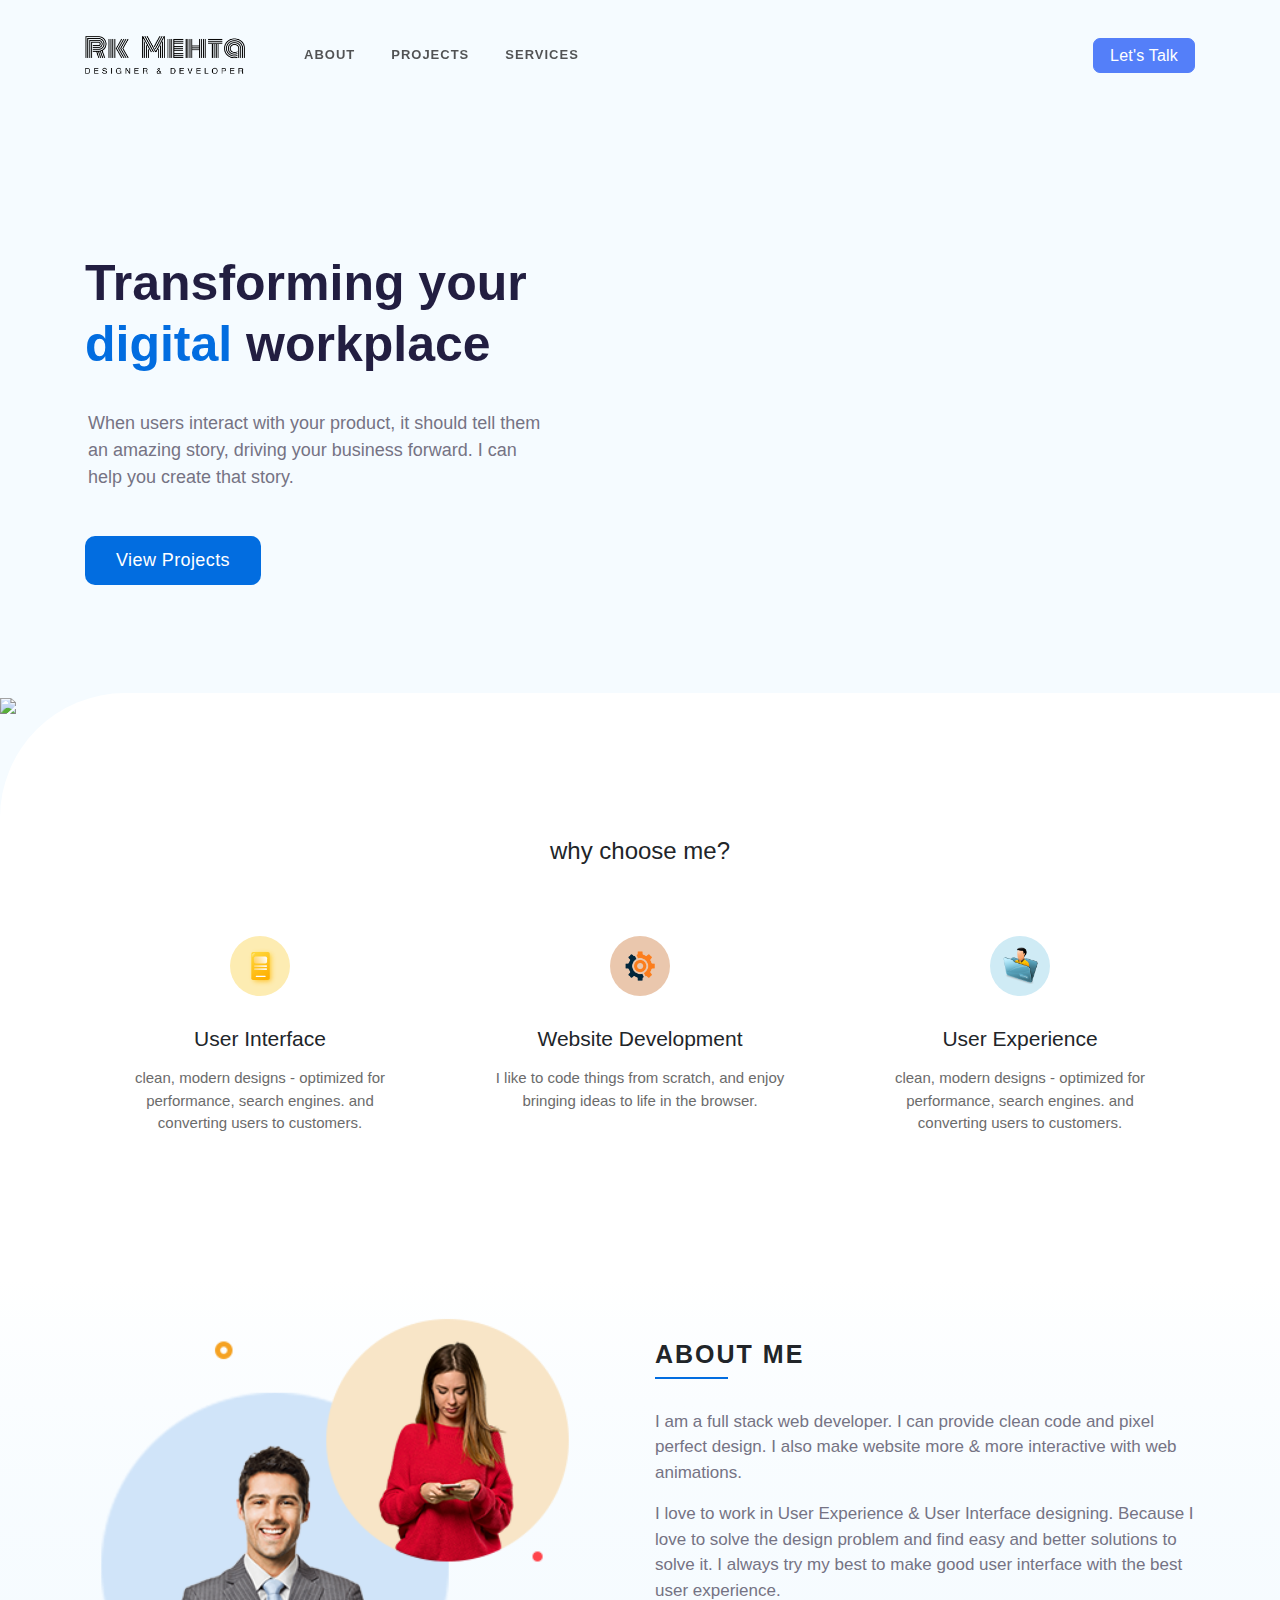
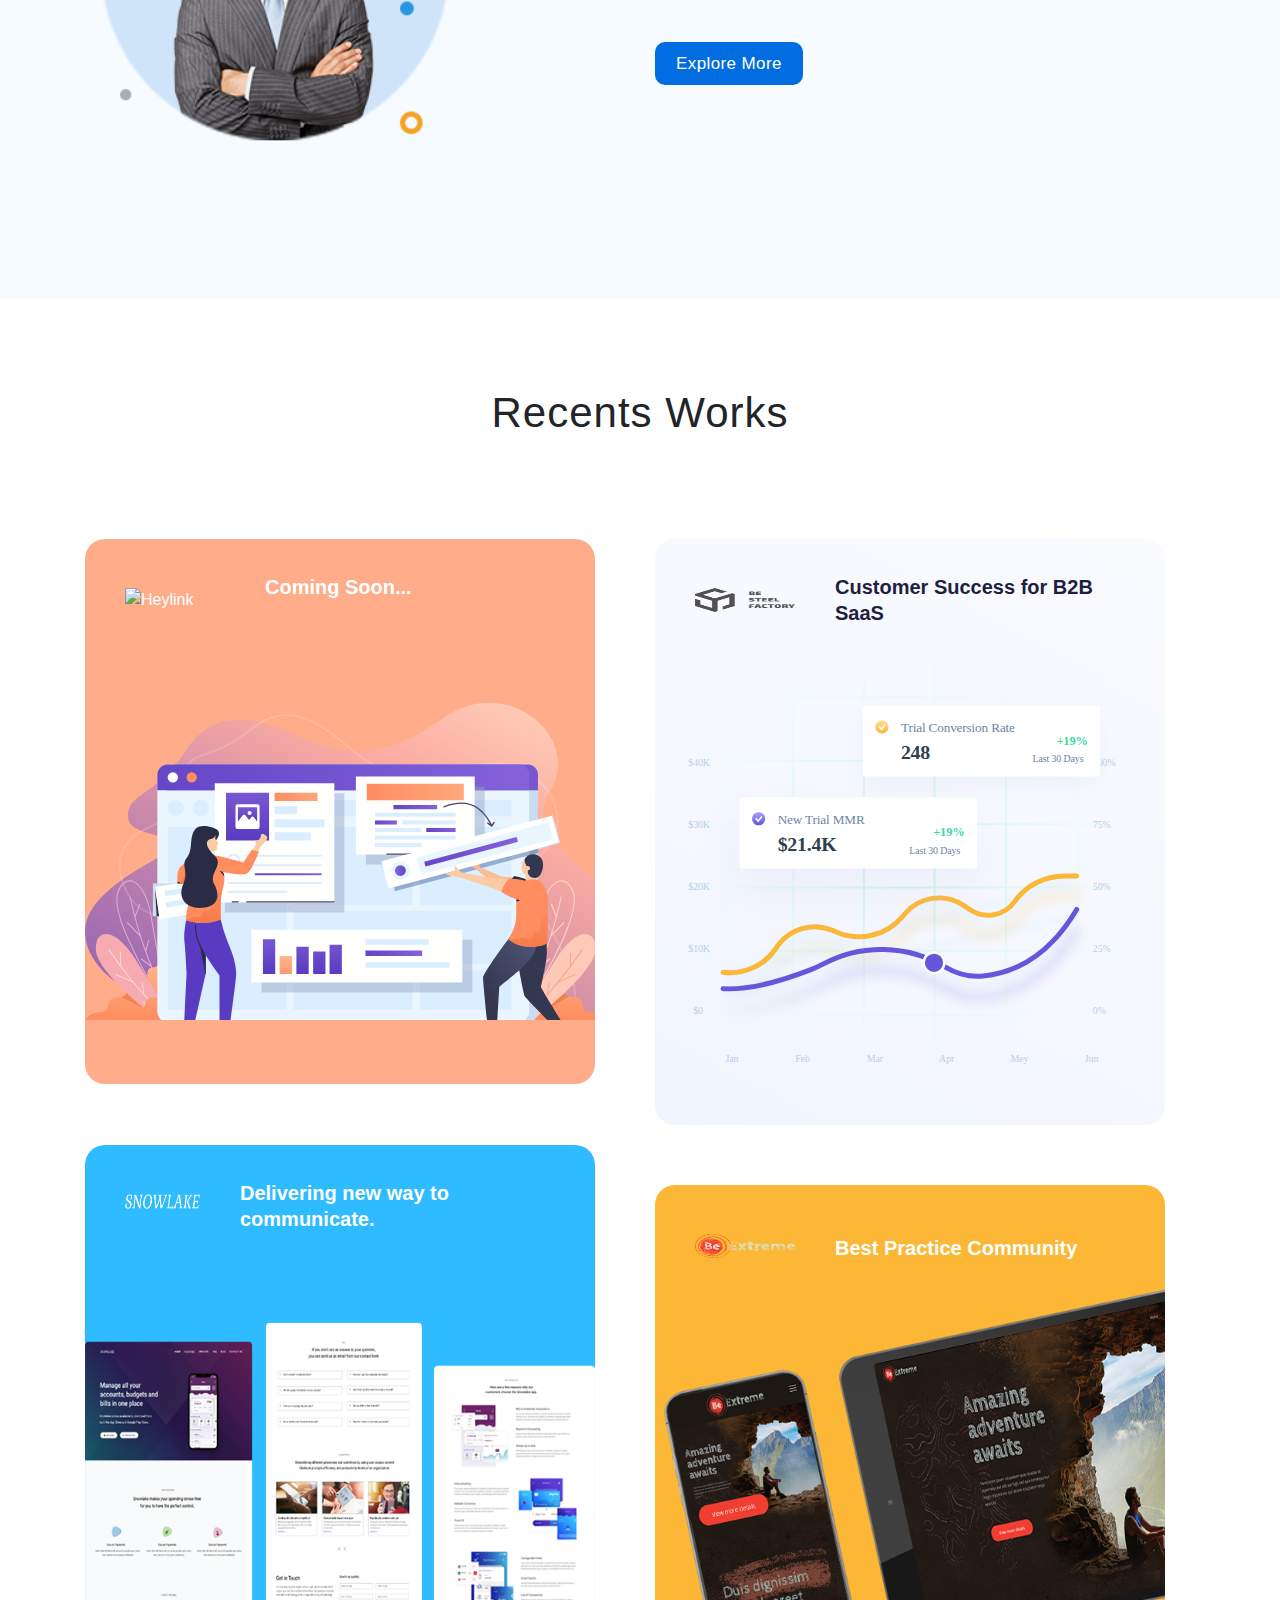
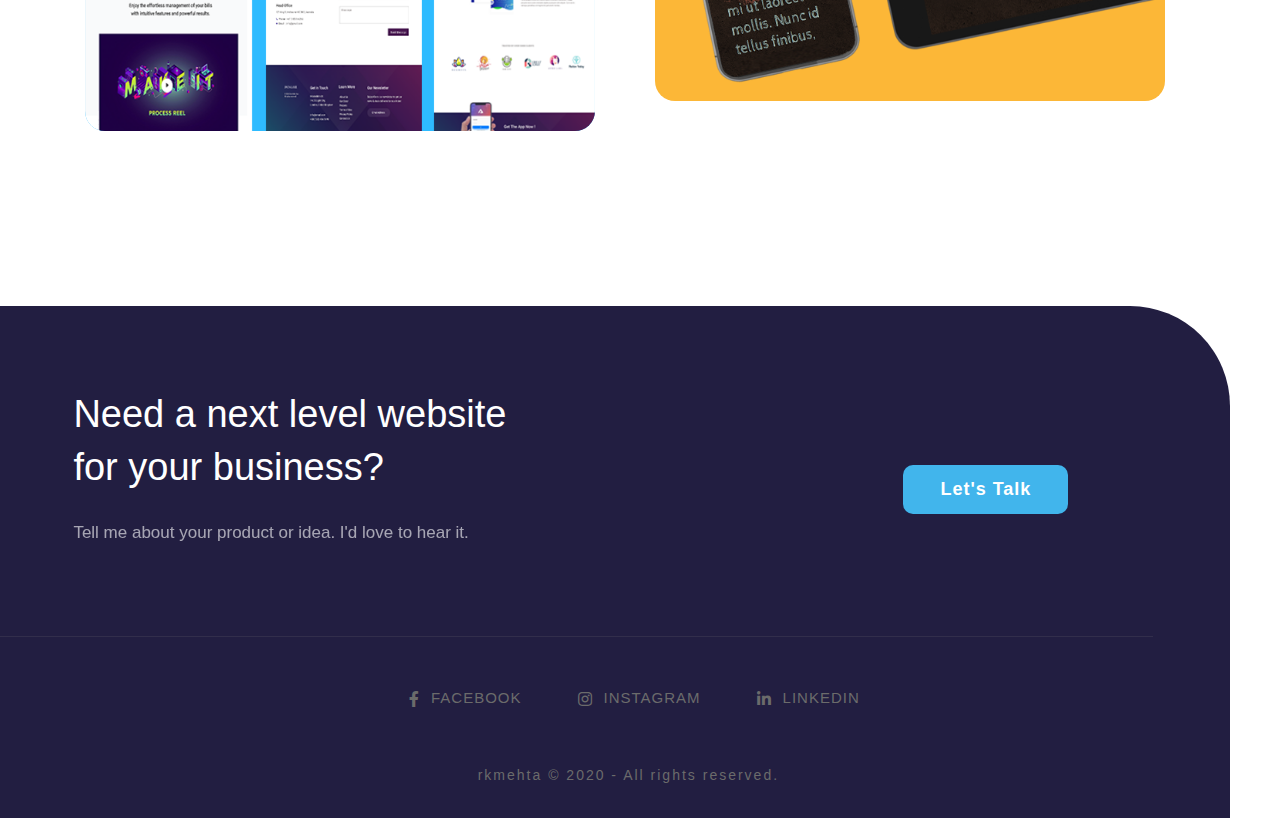
==== commit 738429b9: "Update index.html" ====
--- a/index.html
+++ b/index.html
@@ -51,7 +51,6 @@
     </nav>
 
    
-<img src="images/web2.png" class="img-fluid">
 
     <div class="container">
       <div class="row header-hr">
@@ -77,6 +76,7 @@
 
 <div class="main-content-area">
 
+    <img src="images/web2.png" class="img-fluid">
 <!-- home-services -->
 
 <section class="home_services">
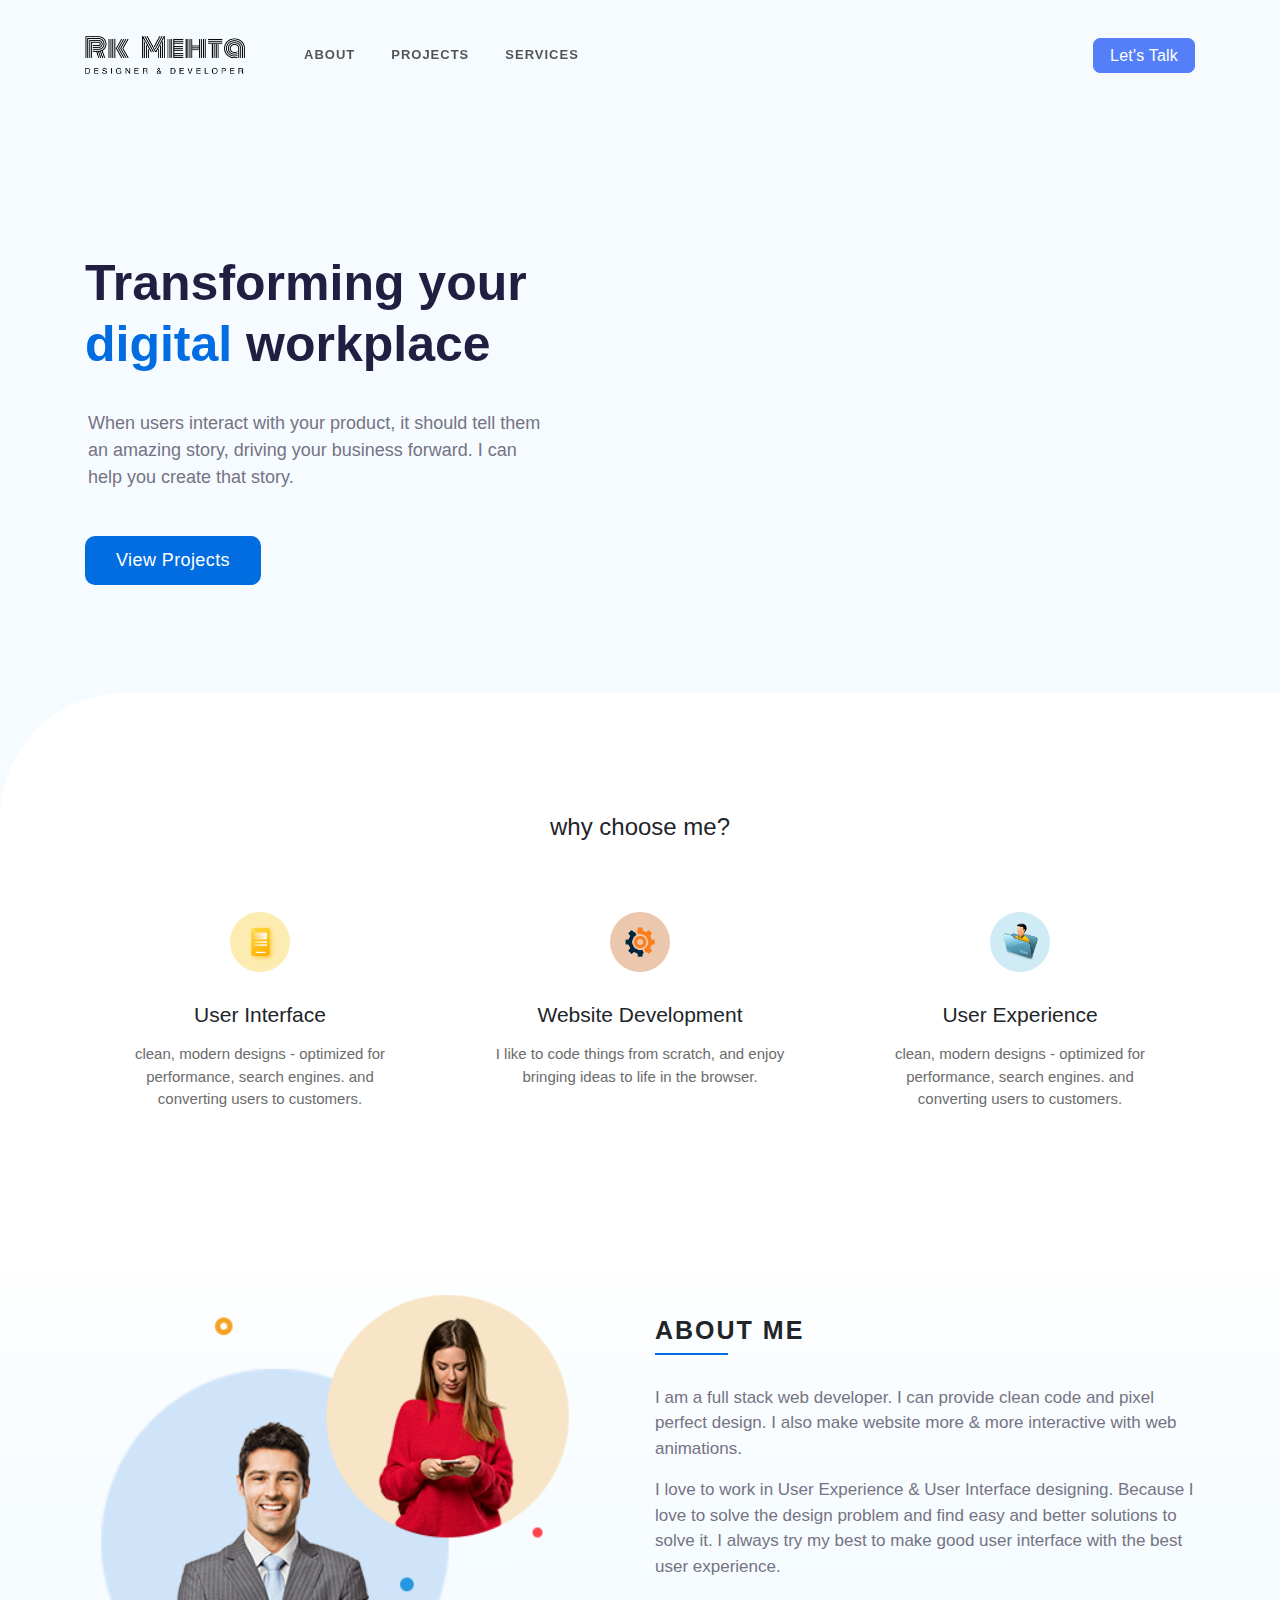
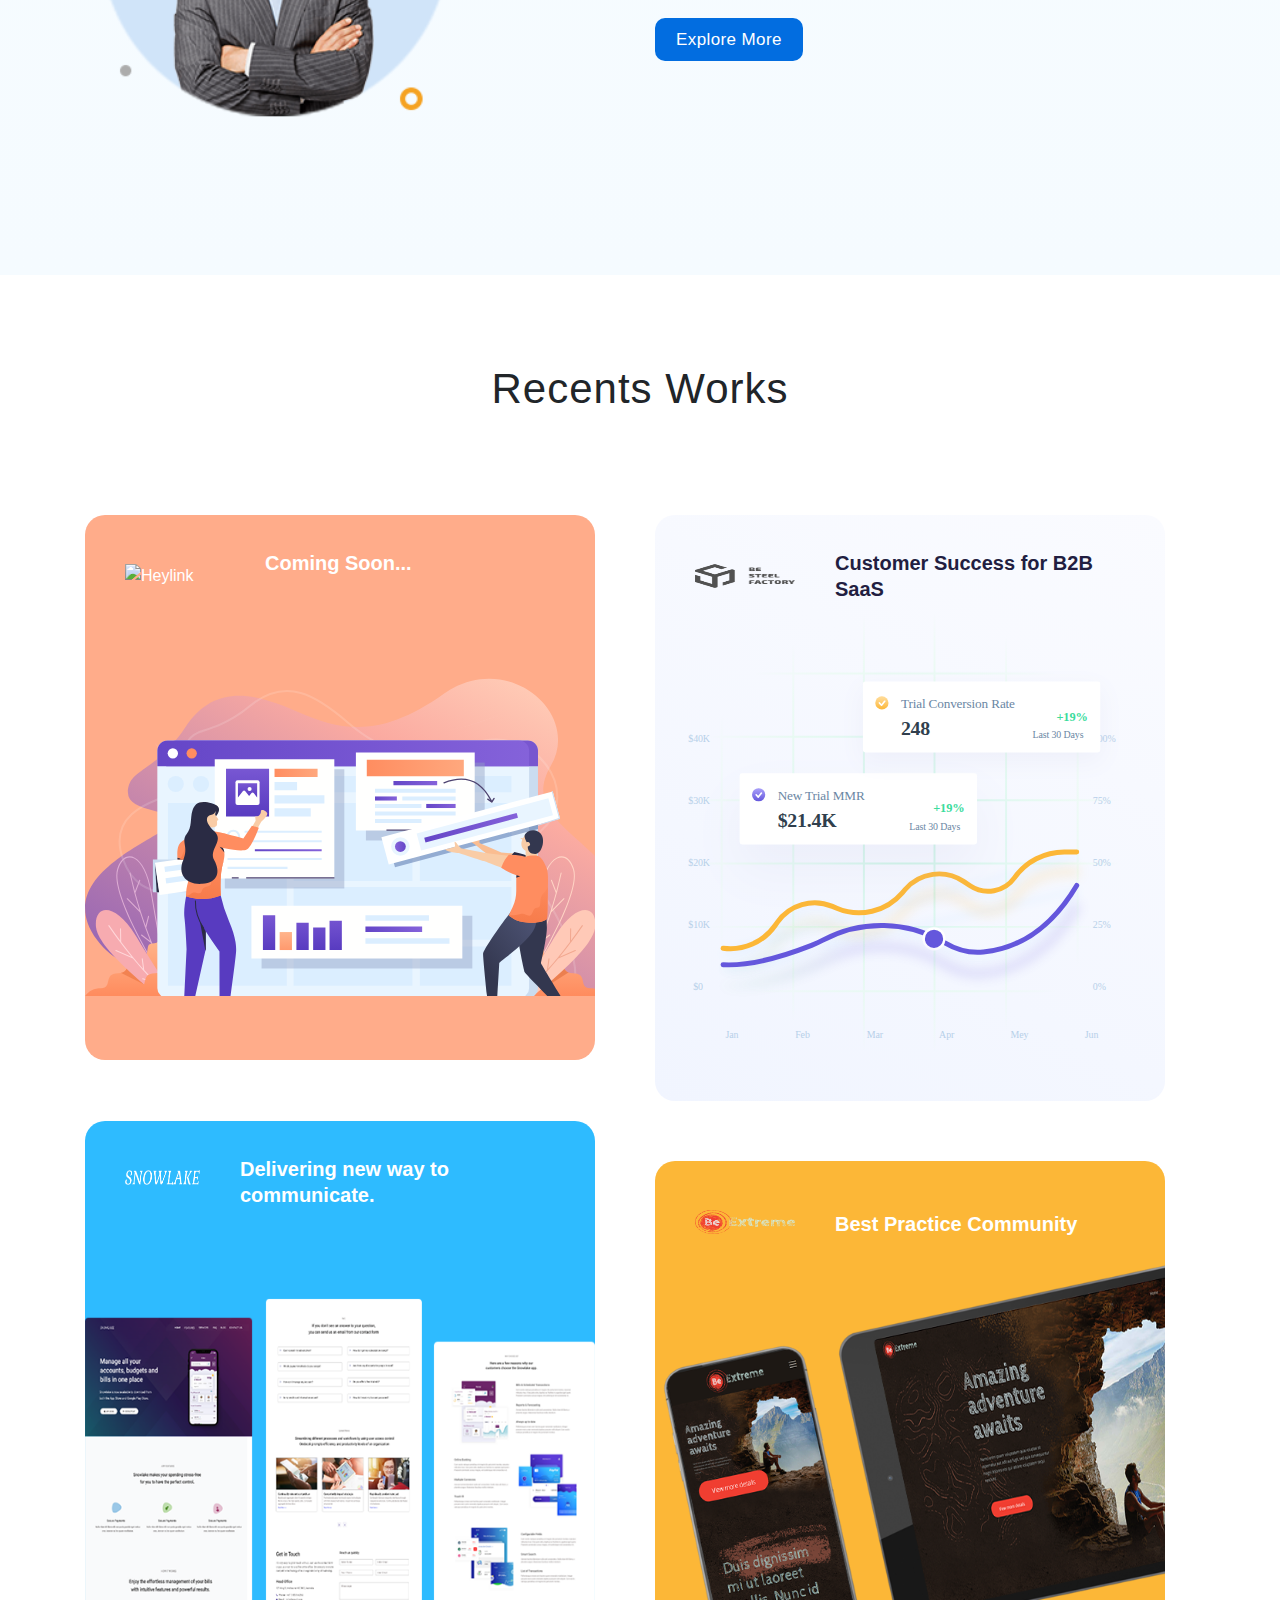
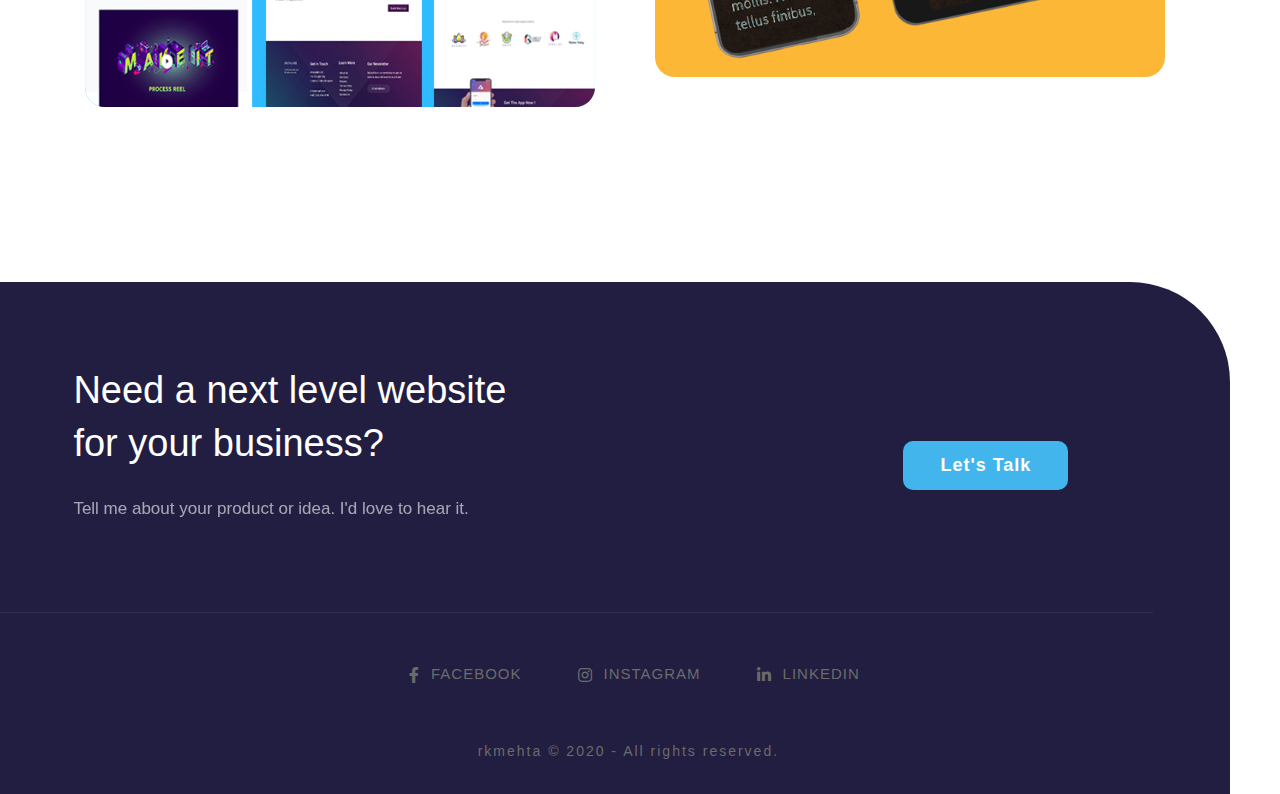
==== commit 78167063: "Update index.html" ====
--- a/index.html
+++ b/index.html
@@ -76,7 +76,6 @@
 
 <div class="main-content-area">
 
-    <img src="images/web2.png" class="img-fluid">
 <!-- home-services -->
 
 <section class="home_services">
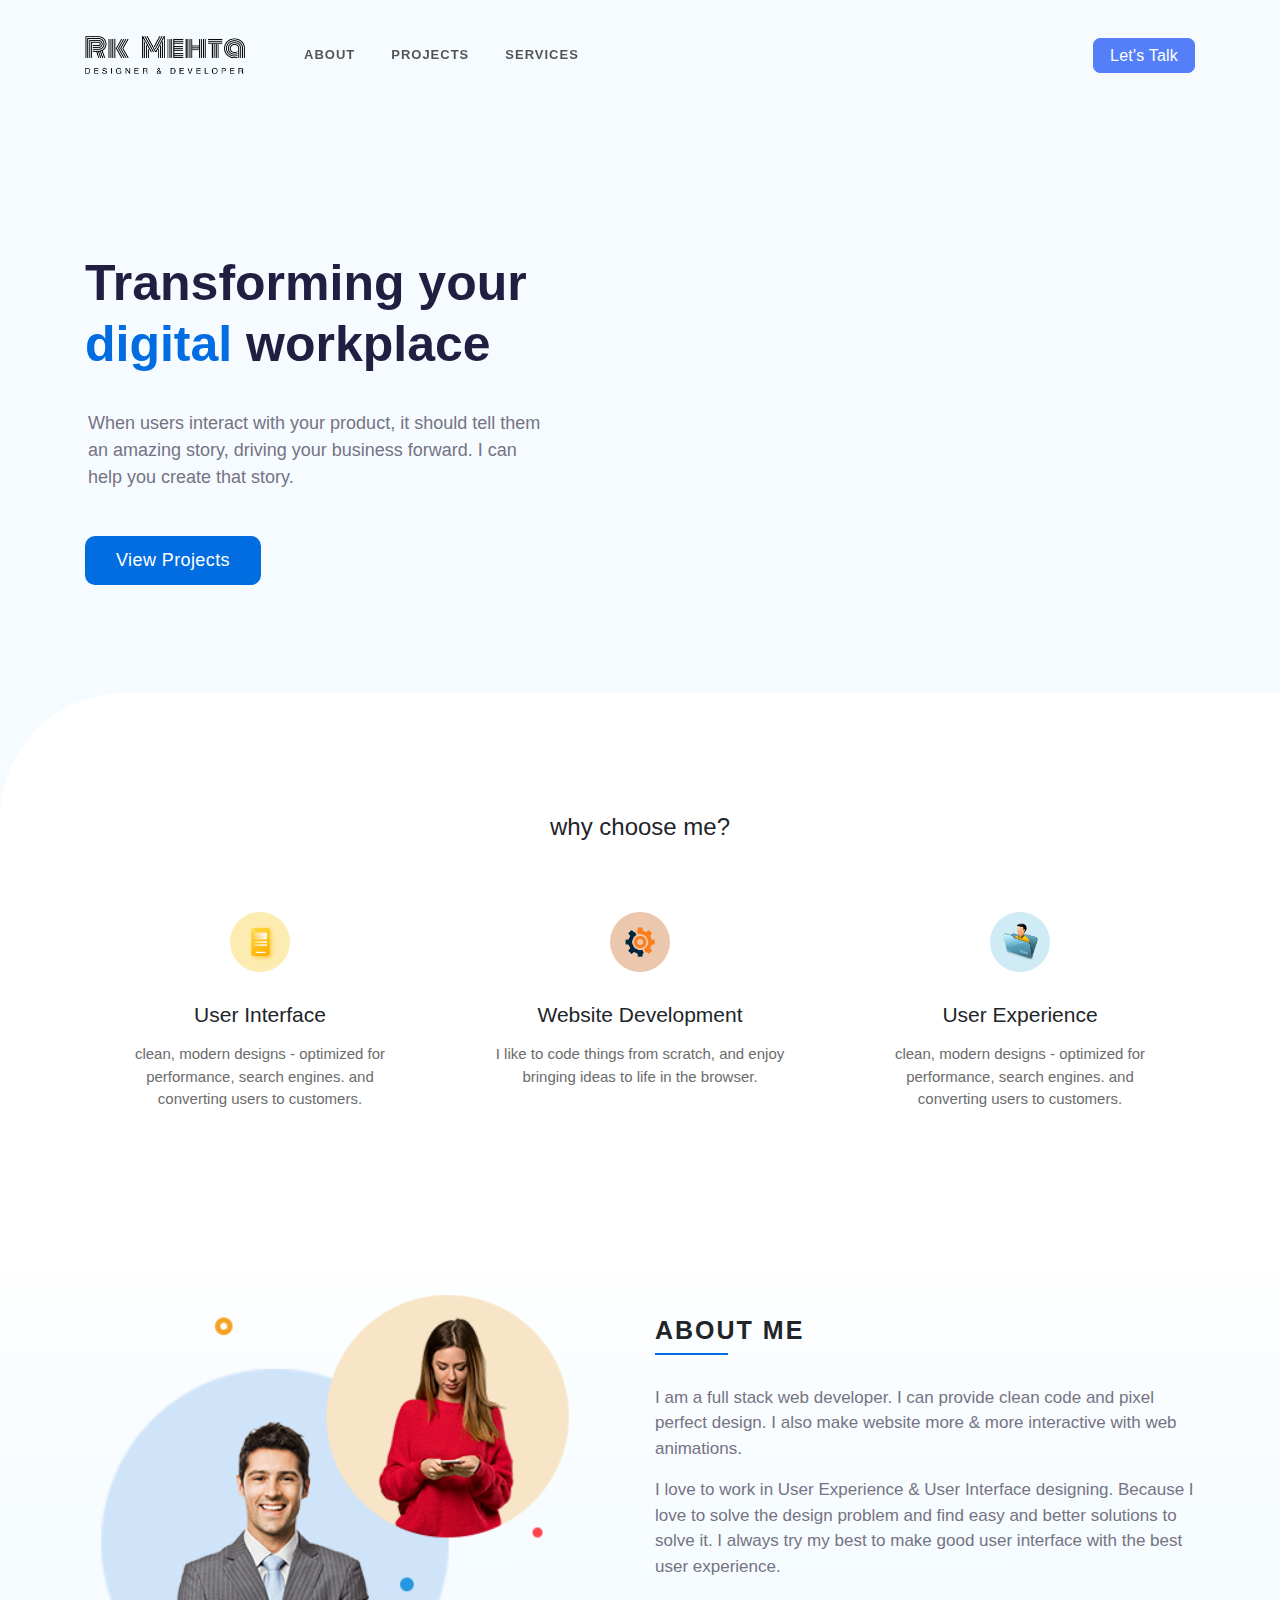
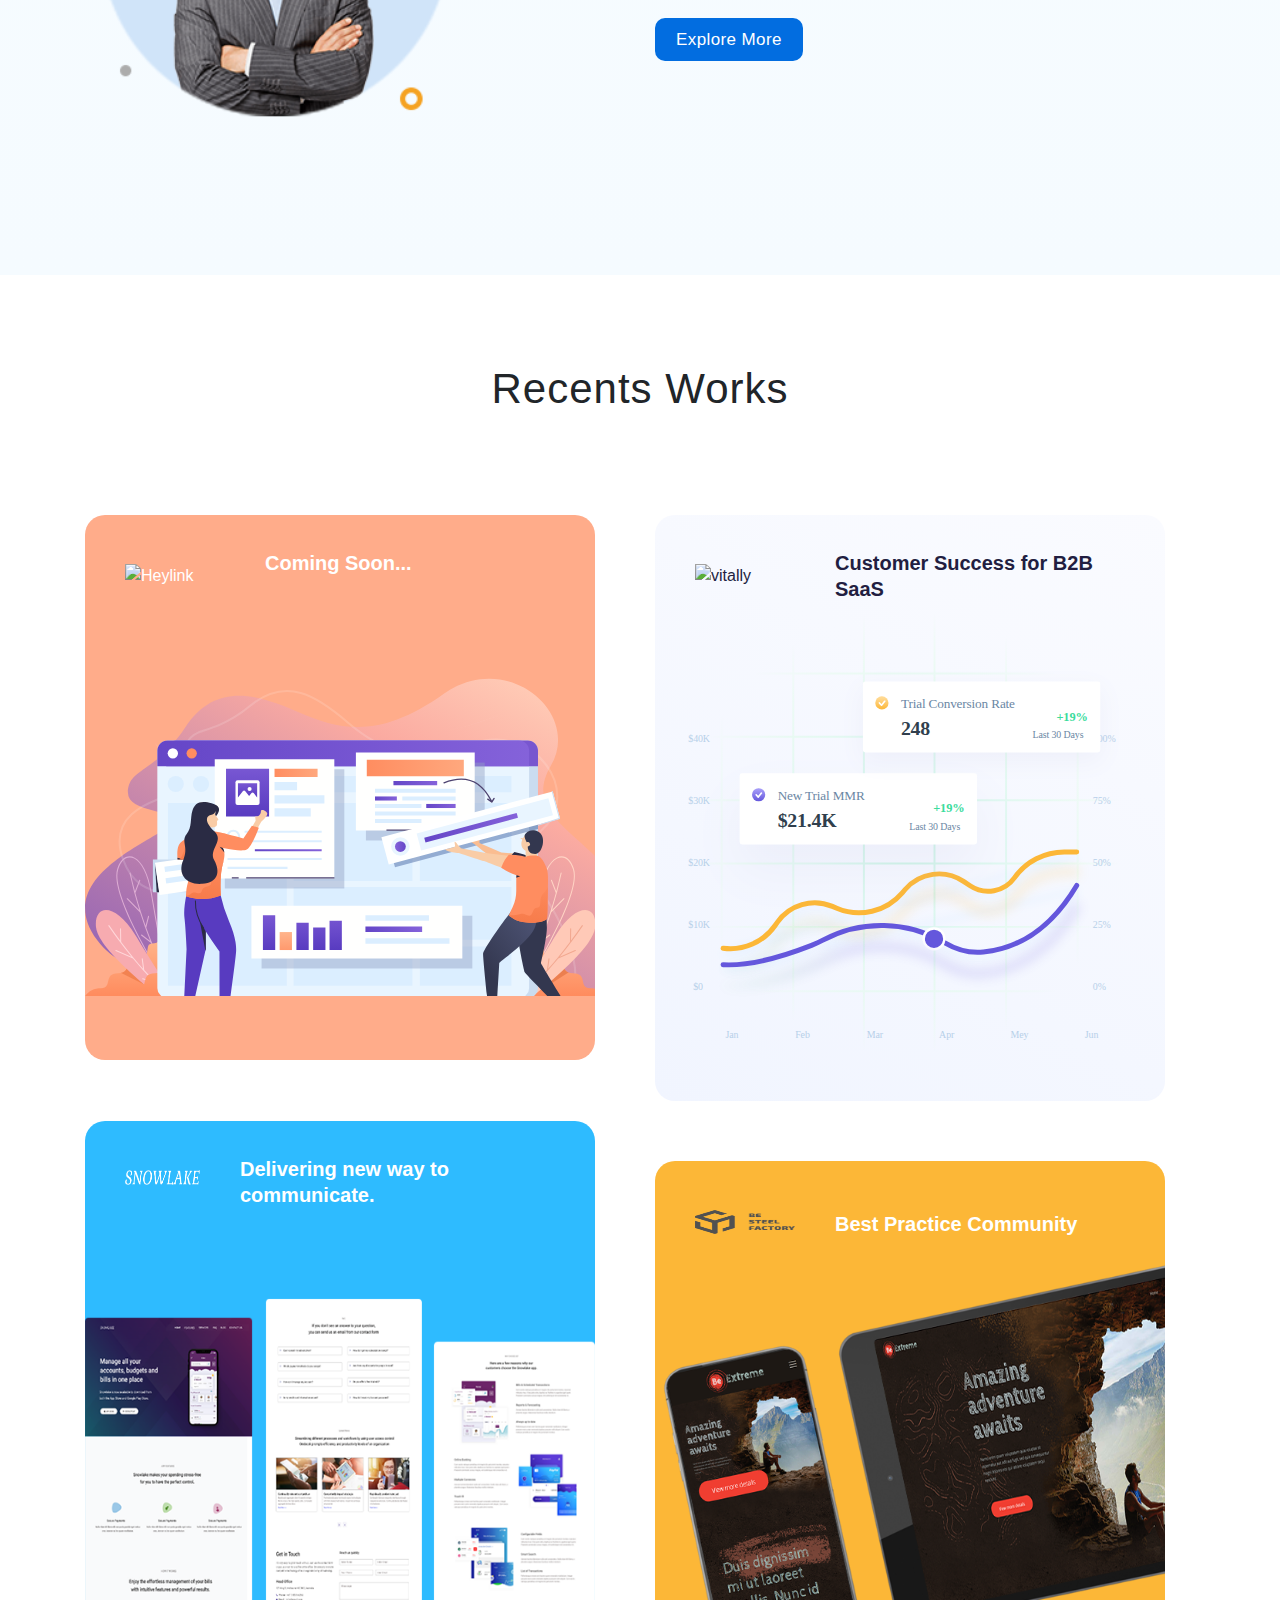
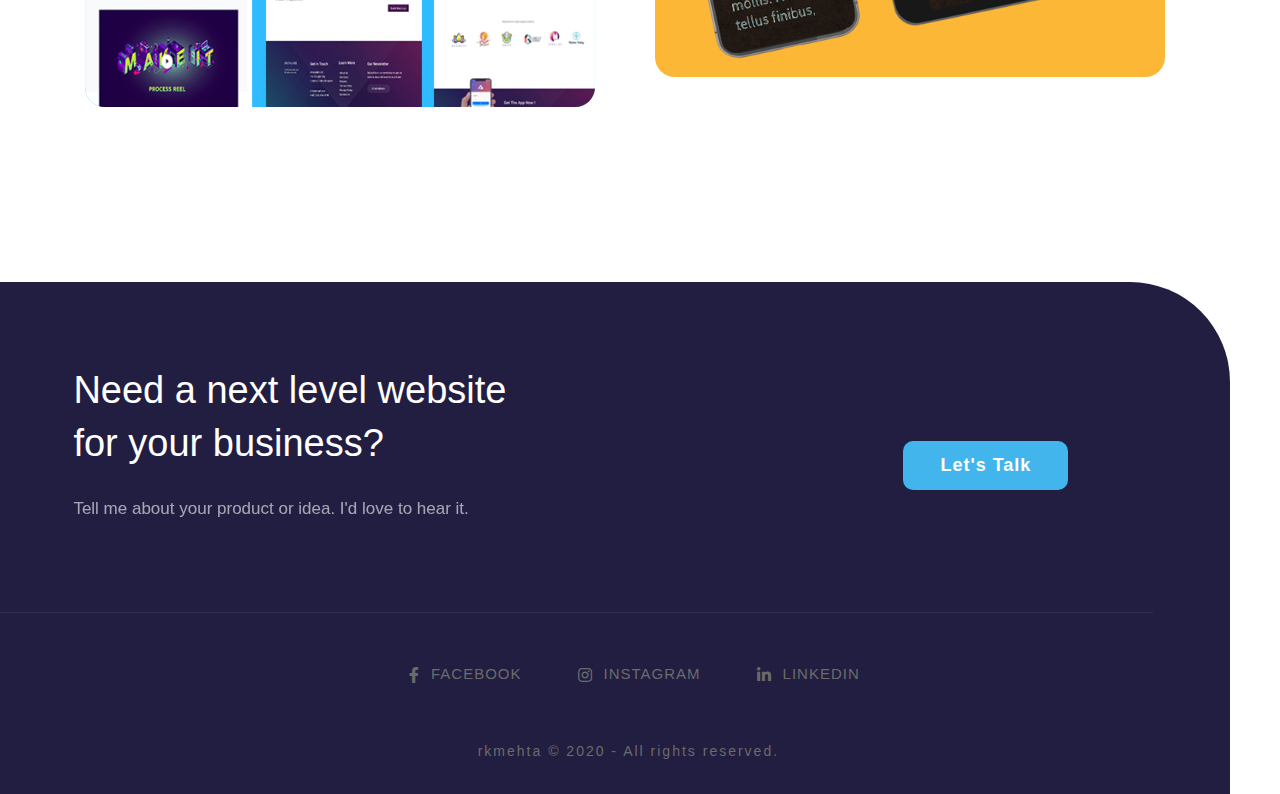
==== commit 3848796c: "Update index.html" ====
--- a/index.html
+++ b/index.html
@@ -167,11 +167,11 @@
     </div>
     <div class="row">
       <div class="col-md-6">
-       <a href="projects_details.html" class="projects" target="_blank">
+       <a href="http://healthylifestyler.epizy.com" class="projects" target="_blank">
         <div class="casestudy-outerarea project-item-1" data-tilt >
           <div class="casestudy-innerarea">
              <div class="content d-flex">
-               <img alt="Heylink" src="https://sebostudio.com/wp-content/themes/sebotheme-3.0.0/assets/img/project-item/heylink-logo.svg">
+               <img alt="Heylink" src="images/blog_logo.png">
                <h4>Coming Soon...</h4>
              </div>
              <div class="ill">
@@ -183,11 +183,11 @@
       </div>
 
        <div class="col-md-6">
-        <a href="http://besteel.rf.gd" class="projects" target="_blank">
+        <a href="http://www.talksmart31.com" class="projects" target="_blank">
          <div class="casestudy-outerarea project-item-2" data-tilt >
           <div class="casestudy-innerarea">
              <div class="content d-flex">
-               <img alt="vitally" src="images/project2_logo2.png">
+               <img alt="vitally" src="images/ecom_logo.png">
                <h4>Customer Success for B2B SaaS</h4>
              </div>
              <div class="ill">
@@ -215,11 +215,11 @@
       </div>
 
        <div class="col-md-6">
-        <a href="http://beextreme.rf.gd" class="projects" target="_blank">
+        <a href="http://besteel.rf.gd" class="projects" target="_blank">
           <div class="casestudy-outerarea project-item-4" data-tilt >
           <div class="casestudy-innerarea">
              <div class="content d-flex">
-               <img alt="randstad" src="images/project1_logo1.png">
+               <img alt="randstad" src="images/project2_logo2.png">
                <h4>Best Practice Community</h4>
              </div>
              <div class="ill">
